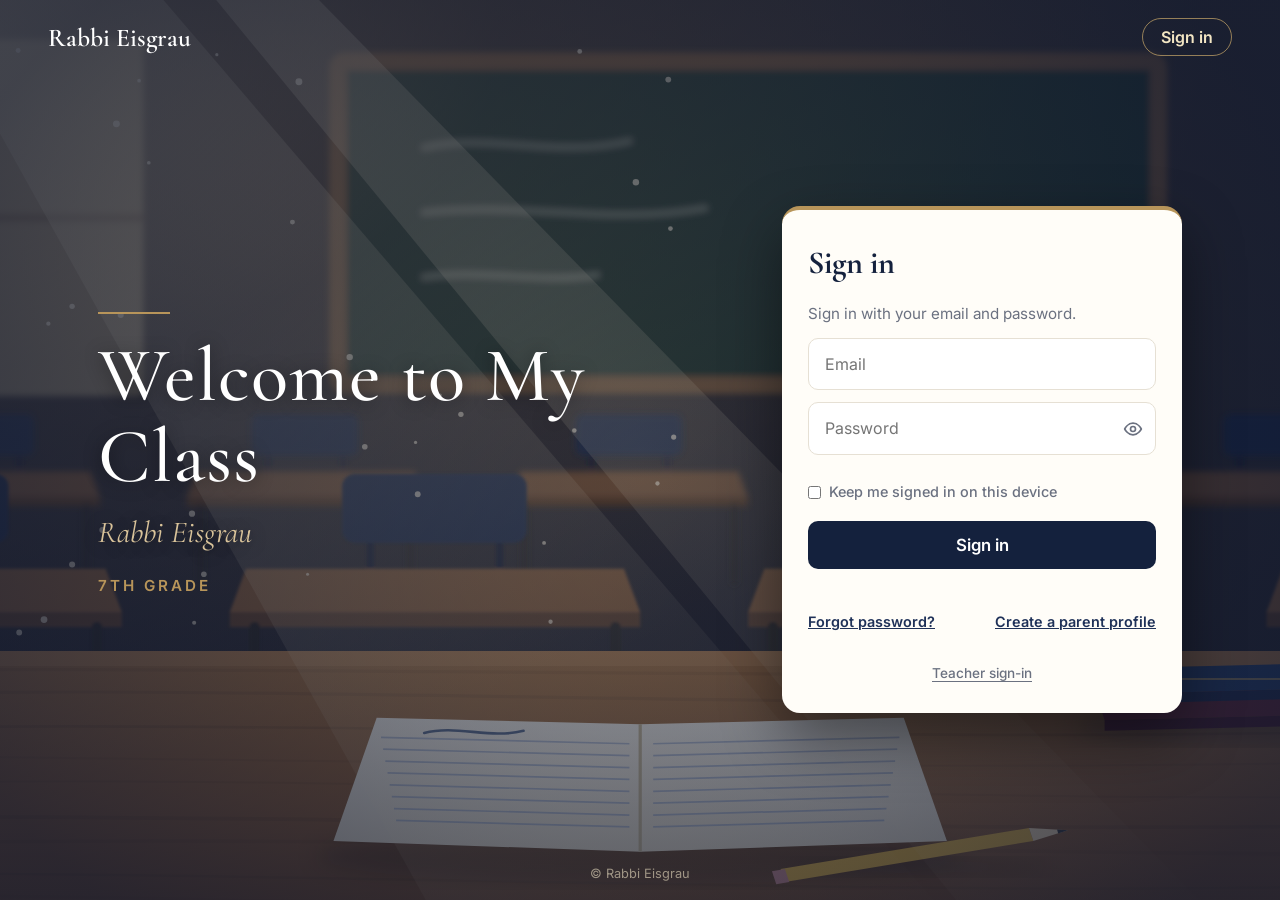
==== index.html @ 69b7c86b "Add files via upload" ====
<!doctype html>
<html lang="en">
<head>
  <meta charset="utf-8">
  <meta name="viewport" content="width=device-width, initial-scale=1">
  <title>Sign In – Rabbi Eisgrau</title>
  <link rel="stylesheet" href="style.css?v=20261238">
  <script src="data.js?v=20261238"></script>
  <script src="common.js?v=20261238"></script>
  <script>document.documentElement.classList.add("hp-wait"); setTimeout(() => document.documentElement.classList.remove("hp-wait"), 4000);</script>
</head>
<body class="landing-body" data-page="signin">
  <div class="home signin">
    <div class="home-bg signin-bg" aria-hidden="true">
      <div class="signin-photo" id="signin-photo"></div>
      <svg class="desk-scene" viewBox="0 0 1600 900" preserveAspectRatio="xMidYMid slice" aria-hidden="true">
        <defs>
          <linearGradient id="dsWall" x1="0" y1="0" x2="0" y2="1"><stop offset="0" stop-color="#3b3431"/><stop offset="1" stop-color="#26252d"/></linearGradient>
          <linearGradient id="dsWood" x1="0" y1="0" x2="0" y2="1"><stop offset="0" stop-color="#a8743f"/><stop offset=".55" stop-color="#8e5d31"/><stop offset="1" stop-color="#6b4424"/></linearGradient>
          <radialGradient id="dsSun" cx="8%" cy="8%" r="75%"><stop offset="0" stop-color="#ffe2a8" stop-opacity=".55"/><stop offset=".45" stop-color="#ffcf87" stop-opacity=".16"/><stop offset="1" stop-color="#ffcf87" stop-opacity="0"/></radialGradient>
          <linearGradient id="dsBeam" x1="0" y1="0" x2="1" y2="1"><stop offset="0" stop-color="#fff1cf" stop-opacity=".30"/><stop offset="1" stop-color="#fff1cf" stop-opacity="0"/></linearGradient>
          <linearGradient id="dsPage" x1="0" y1="0" x2="0" y2="1"><stop offset="0" stop-color="#fbf6ea"/><stop offset="1" stop-color="#e9dfc8"/></linearGradient>
          <filter id="dsBlur3"><feGaussianBlur stdDeviation="3.2"/></filter>
          <filter id="dsBlur15"><feGaussianBlur stdDeviation="1.4"/></filter>
          <filter id="dsSoft"><feGaussianBlur stdDeviation="10"/></filter>
        </defs>
        <g class="ds-move">
          <rect width="1600" height="900" fill="url(#dsWall)"/>
          <!-- window and chalkboard far behind (soft focus) -->
          <g filter="url(#dsBlur3)">
            <rect x="40" y="70" width="300" height="330" rx="6" fill="#d8c79f" opacity=".55"/>
            <path d="M190 70v330M40 235h300" stroke="#5a4a3a" stroke-width="10" opacity=".6"/>
            <rect x="520" y="90" width="760" height="300" rx="6" fill="#23372d"/>
            <rect x="520" y="90" width="760" height="300" rx="6" fill="none" stroke="#7a5a3a" stroke-width="16"/>
            <path d="M600 170c60-14 120 10 190-6M600 230c90-10 170 12 260-4M600 290c50-8 110 6 160-2" stroke="#d9e2d6" stroke-opacity=".35" stroke-width="6" fill="none" stroke-linecap="round"/>
            <rect x="140" y="417" width="99" height="38" rx="7" fill="#1d2a4a"/><path d="M155 456v29M225 456v29" stroke="#141c33" stroke-width="4"/><path d="M89 470H291L300 494H80z" fill="#7d5534"/><rect x="80" y="494" width="220" height="8" fill="#5e3d24"/><path d="M93 502V572M287 502V572" stroke="#2a2522" stroke-width="6" stroke-linecap="round"/><rect x="440" y="417" width="99" height="38" rx="7" fill="#1d2a4a"/><path d="M455 456v29M525 456v29" stroke="#141c33" stroke-width="4"/><path d="M389 470H591L600 494H380z" fill="#7d5534"/><rect x="380" y="494" width="220" height="8" fill="#5e3d24"/><path d="M393 502V572M587 502V572" stroke="#2a2522" stroke-width="6" stroke-linecap="round"/><rect x="740" y="417" width="99" height="38" rx="7" fill="#1d2a4a"/><path d="M755 456v29M825 456v29" stroke="#141c33" stroke-width="4"/><path d="M689 470H891L900 494H680z" fill="#7d5534"/><rect x="680" y="494" width="220" height="8" fill="#5e3d24"/><path d="M693 502V572M887 502V572" stroke="#2a2522" stroke-width="6" stroke-linecap="round"/><rect x="1040" y="417" width="99" height="38" rx="7" fill="#1d2a4a"/><path d="M1055 456v29M1125 456v29" stroke="#141c33" stroke-width="4"/><path d="M989 470H1191L1200 494H980z" fill="#7d5534"/><rect x="980" y="494" width="220" height="8" fill="#5e3d24"/><path d="M993 502V572M1187 502V572" stroke="#2a2522" stroke-width="6" stroke-linecap="round"/><rect x="1340" y="417" width="99" height="38" rx="7" fill="#1d2a4a"/><path d="M1355 456v29M1425 456v29" stroke="#141c33" stroke-width="4"/><path d="M1289 470H1491L1500 494H1280z" fill="#7d5534"/><rect x="1280" y="494" width="220" height="8" fill="#5e3d24"/><path d="M1293 502V572M1487 502V572" stroke="#2a2522" stroke-width="6" stroke-linecap="round"/>
          </g>
          <g filter="url(#dsBlur15)"><rect x="44" y="472" width="171" height="64" rx="12" fill="#1d2a4a"/><path d="M70 536v48M190 536v48" stroke="#141c33" stroke-width="7"/><path d="M-45 560H305L320 600H-60z" fill="#8c5f38"/><rect x="-60" y="600" width="380" height="14" fill="#64422a"/><path d="M-37 614V734M297 614V734" stroke="#2a2522" stroke-width="10" stroke-linecap="round"/><rect x="524" y="472" width="171" height="64" rx="12" fill="#1d2a4a"/><path d="M550 536v48M670 536v48" stroke="#141c33" stroke-width="7"/><path d="M435 560H785L800 600H420z" fill="#8c5f38"/><rect x="420" y="600" width="380" height="14" fill="#64422a"/><path d="M443 614V734M777 614V734" stroke="#2a2522" stroke-width="10" stroke-linecap="round"/><rect x="1004" y="472" width="171" height="64" rx="12" fill="#1d2a4a"/><path d="M1030 536v48M1150 536v48" stroke="#141c33" stroke-width="7"/><path d="M915 560H1265L1280 600H900z" fill="#8c5f38"/><rect x="900" y="600" width="380" height="14" fill="#64422a"/><path d="M923 614V734M1257 614V734" stroke="#2a2522" stroke-width="10" stroke-linecap="round"/><rect x="1484" y="472" width="171" height="64" rx="12" fill="#1d2a4a"/><path d="M1510 536v48M1630 536v48" stroke="#141c33" stroke-width="7"/><path d="M1395 560H1745L1760 600H1380z" fill="#8c5f38"/><rect x="1380" y="600" width="380" height="14" fill="#64422a"/><path d="M1403 614V734M1737 614V734" stroke="#2a2522" stroke-width="10" stroke-linecap="round"/></g>
          <!-- the desk up close -->
          <path d="M-80 900L1680 900L1530 636L70 636z" fill="url(#dsWood)"/>
          <path d="M70 636L1530 636L1545 650L55 650z" fill="#b98550" opacity=".7"/>
          <g><path d="M-79 656 C 421 646, 1032 668, 1700 652" stroke="#5a3a20" stroke-opacity="0.14" stroke-width="3.0" fill="none"/><path d="M-56 683 C 329 655, 1131 705, 1700 673" stroke="#5a3a20" stroke-opacity="0.16" stroke-width="2.9" fill="none"/><path d="M-113 715 C 351 687, 1180 736, 1700 700" stroke="#5a3a20" stroke-opacity="0.21" stroke-width="2.5" fill="none"/><path d="M-92 732 C 462 734, 1054 753, 1700 734" stroke="#5a3a20" stroke-opacity="0.14" stroke-width="1.8" fill="none"/><path d="M-81 766 C 366 737, 1168 788, 1700 766" stroke="#5a3a20" stroke-opacity="0.15" stroke-width="1.7" fill="none"/><path d="M-112 793 C 335 780, 1072 811, 1700 794" stroke="#5a3a20" stroke-opacity="0.21" stroke-width="3.4" fill="none"/><path d="M-61 819 C 436 799, 1096 829, 1700 824" stroke="#5a3a20" stroke-opacity="0.15" stroke-width="3.4" fill="none"/><path d="M-110 845 C 396 831, 1146 876, 1700 845" stroke="#5a3a20" stroke-opacity="0.24" stroke-width="2.2" fill="none"/><path d="M-111 863 C 451 855, 1062 898, 1700 873" stroke="#5a3a20" stroke-opacity="0.14" stroke-width="2.7" fill="none"/><path d="M-115 898 C 339 893, 1162 918, 1700 908" stroke="#5a3a20" stroke-opacity="0.26" stroke-width="2.3" fill="none"/></g>
          <!-- open notebook -->
          <ellipse cx="800" cy="826" rx="300" ry="26" fill="#2a1a0e" opacity=".35" filter="url(#dsSoft)"/>
          <path d="M800 704L556 698L516 812L800 822z" fill="url(#dsPage)"/>
          <path d="M800 704L1044 698L1084 812L800 822z" fill="url(#dsPage)"/>
          <path d="M800 704V822" stroke="#c8b892" stroke-width="3"/>
          <path d="M560 716L790 722" stroke="#9aa9c7" stroke-width="1.6" stroke-opacity=".7"/><path d="M562 727L790 733" stroke="#9aa9c7" stroke-width="1.6" stroke-opacity=".7"/><path d="M564 738L790 744" stroke="#9aa9c7" stroke-width="1.6" stroke-opacity=".7"/><path d="M566 749L790 755" stroke="#9aa9c7" stroke-width="1.6" stroke-opacity=".7"/><path d="M568 760L790 766" stroke="#9aa9c7" stroke-width="1.6" stroke-opacity=".7"/><path d="M570 771L790 777" stroke="#9aa9c7" stroke-width="1.6" stroke-opacity=".7"/><path d="M572 782L790 788" stroke="#9aa9c7" stroke-width="1.6" stroke-opacity=".7"/><path d="M574 793L790 799" stroke="#9aa9c7" stroke-width="1.6" stroke-opacity=".7"/><path d="M812 722L1040 716" stroke="#9aa9c7" stroke-width="1.6" stroke-opacity=".7"/><path d="M812 733L1038 727" stroke="#9aa9c7" stroke-width="1.6" stroke-opacity=".7"/><path d="M812 744L1036 738" stroke="#9aa9c7" stroke-width="1.6" stroke-opacity=".7"/><path d="M812 755L1034 749" stroke="#9aa9c7" stroke-width="1.6" stroke-opacity=".7"/><path d="M812 766L1032 760" stroke="#9aa9c7" stroke-width="1.6" stroke-opacity=".7"/><path d="M812 777L1030 771" stroke="#9aa9c7" stroke-width="1.6" stroke-opacity=".7"/><path d="M812 788L1028 782" stroke="#9aa9c7" stroke-width="1.6" stroke-opacity=".7"/><path d="M812 799L1026 793" stroke="#9aa9c7" stroke-width="1.6" stroke-opacity=".7"/>
          <path d="M600 712c30-8 60 6 92-2" stroke="#2b4470" stroke-width="2.4" fill="none" stroke-linecap="round" opacity=".8"/>
          <!-- pencil -->
          <ellipse cx="1060" cy="836" rx="120" ry="8" fill="#2a1a0e" opacity=".3" filter="url(#dsSoft)"/>
          <path d="M930 838L1160 800L1164 812L934 850z" fill="#e2b13c"/>
          <path d="M1160 800L1196 802L1164 812z" fill="#f0d9b0"/><path d="M1186 801.5L1196 802L1187 805z" fill="#333"/>
          <path d="M922 840L934 838L938 850L926 852z" fill="#c9898a"/>
          <!-- stack of books -->
          <ellipse cx="1350" cy="706" rx="150" ry="16" fill="#2a1a0e" opacity=".35" filter="url(#dsSoft)"/>
          <path d="M1222 676L1462 670L1474 694L1230 700z" fill="#6e2a36"/><path d="M1230 700L1474 694L1474 704L1230 710z" fill="#4f1d29"/>
          <path d="M1240 652L1450 647L1460 670L1246 676z" fill="#2b4470"/><path d="M1246 676L1460 670L1460 679L1246 685z" fill="#1e3155" opacity=".9"/>
          <path d="M1246 662h200" stroke="#c9a96a" stroke-width="2" opacity=".7"/>
          <!-- sunlight from the window -->
          <rect class="ds-sun" width="1600" height="900" fill="url(#dsSun)"/>
          <path class="ds-beam b1" d="M120 0L330 0L1100 900L620 900z" fill="url(#dsBeam)"/>
          <path class="ds-beam b2" d="M380 0L470 0L1350 900L1120 900z" fill="url(#dsBeam)"/>
          <g fill="#fff4da"><circle class="mote" cx="831" cy="438" r="2.4" style="--d:14.2s;--dl:-8.2s;--dx:-29px;--dy:-30px"/><circle class="mote" cx="396" cy="565" r="2.6" style="--d:9.6s;--dl:-13.2s;--dx:-1px;--dy:-49px"/><circle class="mote" cx="711" cy="536" r="1.8" style="--d:12.5s;--dl:-12.0s;--dx:-38px;--dy:-30px"/><circle class="mote" cx="592" cy="443" r="1.5" style="--d:10.1s;--dl:-1.1s;--dx:58px;--dy:-72px"/><circle class="mote" cx="252" cy="333" r="2.0" style="--d:17.3s;--dl:-8.9s;--dx:-19px;--dy:-62px"/><circle class="mote" cx="531" cy="364" r="3.0" style="--d:16.4s;--dl:-15.6s;--dx:-5px;--dy:-45px"/><circle class="mote" cx="545" cy="447" r="2.6" style="--d:12.4s;--dl:-4.2s;--dx:-30px;--dy:-79px"/><circle class="mote" cx="274" cy="317" r="2.5" style="--d:9.1s;--dl:-15.0s;--dx:-17px;--dy:-74px"/><circle class="mote" cx="408" cy="84" r="1.5" style="--d:13.8s;--dl:-11.0s;--dx:0px;--dy:-30px"/><circle class="mote" cx="248" cy="607" r="3.1" style="--d:14.9s;--dl:-13.3s;--dx:18px;--dy:-33px"/><circle class="mote" cx="816" cy="481" r="2.0" style="--d:12.5s;--dl:-8.7s;--dx:11px;--dy:-87px"/><circle class="mote" cx="315" cy="148" r="3.2" style="--d:13.0s;--dl:-2.0s;--dx:36px;--dy:-87px"/><circle class="mote" cx="224" cy="80" r="2.3" style="--d:13.8s;--dl:-17.1s;--dx:38px;--dy:-89px"/><circle class="mote" cx="192" cy="292" r="2.4" style="--d:10.3s;--dl:-4.5s;--dx:4px;--dy:-52px"/><circle class="mote" cx="492" cy="565" r="1.4" style="--d:16.6s;--dl:-17.9s;--dx:19px;--dy:-60px"/><circle class="mote" cx="615" cy="399" r="1.4" style="--d:9.9s;--dl:-6.2s;--dx:-7px;--dy:-60px"/><circle class="mote" cx="828" cy="245" r="2.2" style="--d:10.8s;--dl:-17.1s;--dx:6px;--dy:-81px"/><circle class="mote" cx="826" cy="107" r="2.7" style="--d:11.7s;--dl:-11.6s;--dx:-29px;--dy:-46px"/><circle class="mote" cx="387" cy="610" r="1.9" style="--d:10.5s;--dl:-13.9s;--dx:28px;--dy:-56px"/><circle class="mote" cx="634" cy="417" r="2.5" style="--d:14.5s;--dl:-14.2s;--dx:57px;--dy:-36px"/><circle class="mote" cx="319" cy="325" r="2.8" style="--d:15.7s;--dl:-4.1s;--dx:26px;--dy:-59px"/><circle class="mote" cx="484" cy="109" r="3.2" style="--d:16.1s;--dl:-8.5s;--dx:-16px;--dy:-46px"/><circle class="mote" cx="739" cy="432" r="2.1" style="--d:17.4s;--dl:-17.8s;--dx:6px;--dy:-85px"/><circle class="mote" cx="345" cy="184" r="1.7" style="--d:10.8s;--dl:-3.7s;--dx:39px;--dy:-33px"/><circle class="mote" cx="744" cy="81" r="2.2" style="--d:14.9s;--dl:-14.4s;--dx:-30px;--dy:-37px"/><circle class="mote" cx="796" cy="202" r="3.0" style="--d:16.0s;--dl:-13.5s;--dx:21px;--dy:-34px"/><circle class="mote" cx="302" cy="524" r="2.8" style="--d:12.0s;--dl:-14.4s;--dx:52px;--dy:-65px"/><circle class="mote" cx="594" cy="491" r="2.7" style="--d:9.8s;--dl:-2.9s;--dx:-24px;--dy:-89px"/><circle class="mote" cx="274" cy="556" r="2.8" style="--d:10.3s;--dl:-14.9s;--dx:20px;--dy:-48px"/><circle class="mote" cx="478" cy="239" r="2.3" style="--d:10.2s;--dl:-0.3s;--dx:52px;--dy:-49px"/><circle class="mote" cx="225" cy="619" r="2.7" style="--d:10.3s;--dl:-17.8s;--dx:-16px;--dy:-38px"/><circle class="mote" cx="336" cy="108" r="1.7" style="--d:11.6s;--dl:-4.3s;--dx:35px;--dy:-70px"/><circle class="mote" cx="385" cy="509" r="2.9" style="--d:9.5s;--dl:-13.3s;--dx:18px;--dy:-48px"/><circle class="mote" cx="717" cy="609" r="2.0" style="--d:17.3s;--dl:-9.0s;--dx:28px;--dy:-81px"/></g>
        </g>
      </svg>
      <div class="home-tint"></div>
    </div>
    <header class="hp-top">
      <span class="brand" data-teacher>Rabbi Eisgrau</span>
      <nav class="hp-nav"><a href="#signin-form">Sign in</a></nav>
    </header>
    <main class="hp-main">
      <section class="hp-hero">
        <div class="ornament"></div>
        <h1 data-welcome>Welcome to My Class</h1>
        <p class="teacher" data-teacher>Rabbi Eisgrau</p>
        <p class="grade-line" data-grade-wrap hidden><span data-grade></span></p>
        <p class="hp-blurb">Classwork, homework, news and programs for our class families — all in one place. Please sign in to continue.</p>
      </section>
      <form class="hp-card" id="signin-form" autocomplete="on">
        <h2>Sign in</h2>
        <div class="hp-tabs" role="tablist" aria-label="I am a">
          <button type="button" role="tab" class="hp-tab" data-role="parent" aria-selected="true">Parent</button>
          <button type="button" role="tab" class="hp-tab" data-role="teacher" aria-selected="false">Teacher</button>
        </div>
        <p class="hp-sub" id="signin-sub">Enter the class password.</p>
        <input type="email" id="si-email" class="hidden" placeholder="Email" autocomplete="username" aria-label="Email">
        <input type="password" id="si-pass" placeholder="Password" autocomplete="current-password" aria-label="Password" required>
        <label class="hp-remember"><input type="checkbox" id="si-remember"> Keep me signed in on this device</label>
        <button class="hp-btn" type="submit" id="si-btn">Sign in</button>
        <p class="hp-msg" id="si-msg"></p>
        <div class="hp-links hidden" id="si-parent-links">
          <a href="parents.html#forgot">Forgot password?</a>
          <a href="parents.html#signup">Create a parent profile</a>
        </div>
        <a class="hp-open hidden" id="si-open" href="parents.html">Go to the Parent Portal →</a>
        <button type="button" class="hp-role-link hidden" id="si-role-link"></button>
      </form>
    </main>
    <footer class="hp-foot">© <span data-teacher>Rabbi Eisgrau</span></footer>
  </div>
  <script>
    // Settings → Website Home Page (with a live preview inside the Teacher Area)
    const PREVIEW = /[?&]preview=1/.test(location.search);
    const ACCENTS = { navy: ["#14213d", "#fff"], gold: ["#c9a96a", "#14213d"], green: ["#2f6f4f", "#fff"], burgundy: ["#7d2635", "#fff"], blue: ["#1d4ed8", "#fff"] };
    const DEF_BLURB = document.querySelector(".hp-blurb").textContent;
    function applyHomePage(c) {
      let H = (c && c.settings && c.settings.home) || {}, photoData = "";
      if (PREVIEW) { try { const pv = JSON.parse(localStorage.getItem("site_home_preview") || "null"); if (pv) { H = pv.home || H; photoData = pv.photoData || "";
        applyNames(pv.teacherName || SITE.teacherName, pv.welcome || SITE.welcome); applyGrade(pv.grade); } } catch {} }
      const q = s => document.querySelector(s);
      const blurb = H.blurb == null ? DEF_BLURB : H.blurb;          // left empty in Settings = no message
      q(".hp-blurb").textContent = blurb; q(".hp-blurb").classList.toggle("hidden", !blurb.trim());
      q(".hp-card h2").textContent = H.cardTitle || "Sign in";
      q(".hp-hero .teacher").classList.toggle("hidden", H.showName === false);
      if (H.showGrade === false) q(".hp-hero .grade-line").hidden = true;
      q(".hp-nav").classList.toggle("hidden", H.showNav === false);
      const foot = q(".hp-foot");
      if (H.footer) foot.textContent = H.footer; else { foot.innerHTML = "© "; const s = document.createElement("span"); s.setAttribute("data-teacher", ""); s.textContent = q(".hp-top .brand").textContent; foot.appendChild(s); }
      const bg = q(".signin-bg"), photo = q("#signin-photo"), scene = q(".desk-scene");
      const kind = H.bg === "photo" && (photoData || H.photo) ? "photo" : H.bg === "color" ? "color" : "drawing";
      scene.classList.toggle("hidden", kind !== "drawing");
      photo.style.backgroundImage = kind === "photo" ? `url("${photoData || H.photo}")` : "";
      photo.classList.toggle("show", kind === "photo");
      bg.style.background = kind === "color" ? (H.color || "#14213d") : "";
      document.body.classList.toggle("hp-still", H.motion === false);
      q(".home-tint").style.opacity = String(H.dim == null ? 1 : H.dim);
      const main = q(".hp-main"); main.classList.toggle("lay-left", H.layout === "left"); main.classList.toggle("lay-center", H.layout === "center");
      const a = ACCENTS[H.accent] || ACCENTS.navy; q(".home").style.setProperty("--hp-accent", a[0]); q(".home").style.setProperty("--hp-accent-text", a[1]);
    }
    if (PREVIEW) window.addEventListener("storage", e => { if (e.key === "site_home_preview") loadContent().then(applyHomePage).catch(() => applyHomePage(null)); });

    (async function () {
      const $ = id => document.getElementById(id);
      const form = $("si-form") || $("signin-form"), msg = $("si-msg"), btn = $("si-btn");
      const store = (key, val, remember) => { try { (remember ? localStorage : sessionStorage).setItem(key, val); } catch {} };
      let c = null, teacherLock = null;
      try { c = await loadContent(); } catch {}
      try { teacherLock = await fetchTeacherLock(); } catch {}
      applyHomePage(c);
      const pa = c && c.settings.parentAccounts, lock = c && c.settings.siteLock;
      const profiles = !!(pa && pa.on && pa.apiKey);
      const open = c && !profiles && !(lock && lock.on && lock.hash);
      let role = "parent";
      function setRole(r) {
        role = r;
        document.querySelectorAll(".hp-tab").forEach(t => t.setAttribute("aria-selected", t.dataset.role === r ? "true" : "false"));
        const parent = r === "parent";
        $("si-email").classList.toggle("hidden", !(parent && profiles));
        $("si-parent-links").classList.toggle("hidden", !(parent && profiles));
        $("si-open").classList.toggle("hidden", !(parent && open));
        $("si-pass").classList.toggle("hidden", parent && open);
        $("si-btn").classList.toggle("hidden", parent && open);
        document.querySelector(".hp-remember").classList.toggle("hidden", parent && open);
        $("signin-sub").textContent = !parent ? "Enter your teacher password."
          : open ? "The Parent Portal is open — no password needed."
          : profiles ? "Sign in with your email and password." : "Enter the class password.";
        $("si-msg").textContent = "";
        // With parent profiles there's no Parent/Teacher switch: parents just sign in,
        // and a small link at the bottom opens the teacher sign-in.
        document.querySelector(".hp-tabs").classList.toggle("hidden", profiles);
        $("si-role-link").classList.toggle("hidden", !profiles);
        $("si-role-link").textContent = parent ? "Teacher sign-in" : "← Back to parent sign-in";
        $("si-email").placeholder = "Email";
        (parent && profiles ? $("si-email") : $("si-pass")).focus();
      }
      $("si-role-link").addEventListener("click", () => setRole(role === "parent" ? "teacher" : "parent"));
      document.querySelectorAll(".hp-tab").forEach(t => t.addEventListener("click", () => setRole(t.dataset.role)));
      form.addEventListener("submit", async e => {
        e.preventDefault();
        msg.textContent = "";
        const pw = $("si-pass").value, email = $("si-email").value.trim(), remember = $("si-remember").checked;
        if (!pw) return;
        if (!(window.crypto && crypto.subtle)) { msg.textContent = "Please open this site with https:// at the start of the address."; return; }
        btn.disabled = true; btn.textContent = "Signing in…";
        try {
          if (role === "parent" && email && profiles) {                                   // parent with a profile
            await ParentAccounts.signIn(pa.apiKey, email, pw, remember);
            location.href = "parents.html"; return;
          }
          if (teacherLock && teacherLock.salt) {                     // teacher password?
            let ok = false; try { ok = await teacherPasswordOK(teacherLock, pw); } catch {}
            if (ok) { store("classroom_teacher_unlocked", teacherLock.salt, remember); rememberPortalKey(ok, remember); location.href = "teacher.html"; return; }
          }
          if (lock && lock.hash && !profiles) {                       // class password?
            const h = await hashSitePassword(pw, lock.salt, lock.iterations);
            if (h === lock.hash) { store("classroom_site_unlocked", h, remember); location.href = "parents.html"; return; }
          }
          msg.textContent = role === "parent" && profiles && !email ? "Please type your email too." : "That password isn't right. Please try again.";
          $("si-pass").select();
        } catch (err) {
          msg.textContent = err.message || "That password isn't right. Please try again.";
        } finally { btn.disabled = false; btn.textContent = "Sign in"; }
      });
      // older way: a photo uploaded as "signin-photo.jpg" replaces the drawing (when no background is chosen in Settings)
      if (!(c && c.settings.home && c.settings.home.photo) && !(c && c.settings.home && c.settings.home.bg !== "drawing")) {
        const img = new Image();
        img.onload = () => { const el = $("signin-photo"); el.style.backgroundImage = "url(signin-photo.jpg)"; el.classList.add("show"); };
        img.src = "signin-photo.jpg";
      }
      addPasswordToggles(document);
      setRole("parent");
      document.documentElement.classList.remove("hp-wait");     // show the sign-in box now that it's set up (no flash of the wrong one)
    })();
  </script>
</body>
</html>
---- style.css ----
@import url("https://fonts.googleapis.com/css2?family=Cormorant+Garamond:wght@500;600;700&family=Inter:wght@400;500;600&display=swap");

:root {
  --navy: #14213d;
  --navy-2: #1f3158;
  --gold: #b8955a;
  --gold-soft: #d9c39a;
  --cream: #f7f4ee;
  --card: #ffffff;
  --text: #1c2333;
  --muted: #6b7180;
  --border: #e6e0d4;
  --serif: "Cormorant Garamond", Georgia, "Times New Roman", serif;
  --sans: "Inter", system-ui, -apple-system, "Segoe UI", Roboto, sans-serif;
}

* { box-sizing: border-box; }
html, body { height: 100%; }

body {
  margin: 0;
  font-family: var(--sans);
  background: var(--cream);
  color: var(--text);
  line-height: 1.55;
}

a { color: var(--navy-2); }

/* ================= Home page ================= */
.landing-body { background: var(--navy); }
.home {
  min-height: 100vh;
  min-height: 100dvh;
  display: flex;
  flex-direction: column;
  color: #fff;
  background:
    radial-gradient(ellipse 70% 55% at 30% 0%, rgba(201,169,106,.12), transparent 70%),
    linear-gradient(170deg, #0f1830 0%, #18264a 100%);
}
.home #banner .nohw-banner { margin: 12px 16px 0; }


.home-main {
  flex: 1;
  width: 100%;
  max-width: 1240px;
  margin: 0 auto;
  display: grid;
  grid-template-columns: minmax(0, 1fr) minmax(0, 350px);
  grid-template-areas: "art nav" "title nav";
  align-content: center;
  column-gap: clamp(14px, 5vw, 72px);
  row-gap: clamp(10px, 2vw, 28px);
  padding: clamp(18px, 4vw, 44px) clamp(14px, 4vw, 48px);
}
.home-art { grid-area: art; align-self: end; min-width: 0; }
.home-title { grid-area: title; align-self: start; text-align: center; min-width: 0; }
.home-nav { grid-area: nav; align-self: center; }
.classroom-art {
  width: 100%;
  max-width: 680px;
  height: auto;
  margin: 0 auto;
  display: block;
  filter: drop-shadow(0 10px 22px rgba(0,0,0,.3));
}
.home .ornament {
  width: clamp(40px, 8vw, 72px); height: 2px; background: var(--gold);
  margin: 0 auto clamp(12px, 2.4vw, 22px);
}
.home h1 {
  font-family: var(--serif);
  font-weight: 500;
  font-size: clamp(1.7rem, 6.4vw, 4.6rem);
  line-height: 1.05;
  margin: 0 0 clamp(6px, 1.5vw, 14px);
  letter-spacing: 1px;
}
.home .teacher {
  font-family: var(--serif);
  font-size: clamp(1.05rem, 2.8vw, 1.9rem);
  color: var(--gold-soft);
  margin: 0;
  font-style: italic;
}

/* side buttons */
.home-nav {
  display: flex;
  flex-direction: column;
  gap: clamp(10px, 2vw, 16px);
  min-width: 0;
}
.side-btn {
  display: flex;
  align-items: center;
  gap: 16px;
  padding: 16px 20px 16px 16px;
  background: linear-gradient(180deg, rgba(38,59,104,.85) 0%, rgba(26,42,77,.85) 100%);
  border: 1px solid rgba(201,169,106,.7);
  border-radius: 14px;
  color: #fff;
  text-decoration: none;
  font-family: var(--serif);
  font-size: 1.6rem;
  font-weight: 600;
  letter-spacing: .4px;
  line-height: 1.12;
  box-shadow: 0 8px 22px rgba(0,0,0,.28), inset 0 1px 0 rgba(255,255,255,.08);
  transition: transform .2s, box-shadow .2s, background .2s, color .2s;
}
.side-btn .badge {
  flex: none;
  display: grid;
  place-items: center;
  width: 58px; height: 58px;
  border-radius: 50%;
  background: rgba(201,169,106,.08);
  border: 1.5px solid var(--gold);
  transition: background .2s;
}
.side-btn svg { width: 30px; height: 30px; stroke: var(--gold-soft); }
.side-btn svg .accent { stroke: var(--gold-soft); opacity: .75; }
.side-btn:hover, .side-btn:focus-visible {
  transform: translateY(-3px);
  background: var(--gold);
  color: var(--navy);
  box-shadow: 0 14px 30px rgba(0,0,0,.45);
}
.side-btn:hover .badge, .side-btn:focus-visible .badge { background: var(--navy); border-color: var(--navy); }
.side-btn:hover svg, .side-btn:focus-visible svg,
.side-btn:hover svg .accent, .side-btn:focus-visible svg .accent { stroke: var(--gold-soft); }

/* contact button across the bottom + small login icon */
.home-bottom {
  position: relative;
  padding: 0 clamp(14px, 4vw, 48px) 38px;
  width: 100%;
  max-width: 1240px;
  margin: 0 auto;
}
.home-contact {
  display: flex;
  align-items: center;
  justify-content: center;
  gap: 14px;
  width: 100%;
  padding: clamp(11px, 1.8vw, 14px) 16px;
  background: linear-gradient(180deg, #d4b375 0%, var(--gold) 100%);
  border: 1.5px solid #e8d3a4;
  border-radius: 999px;
  color: var(--navy);
  text-decoration: none;
  font-weight: 600;
  letter-spacing: 4px;
  text-transform: uppercase;
  font-size: clamp(1rem, 2.4vw, 1.2rem);
  box-shadow: 0 10px 24px rgba(0,0,0,.35), inset 0 1px 0 rgba(255,255,255,.35);
  transition: transform .2s, box-shadow .2s, filter .2s;
}
.home-contact svg { width: 22px; height: 22px; }
.home-contact:hover, .home-contact:focus-visible {
  transform: translateY(-2px);
  filter: brightness(1.06);
  box-shadow: 0 14px 30px rgba(0,0,0,.45), inset 0 1px 0 rgba(255,255,255,.35);
}
.login-icon {
  position: absolute;
  right: clamp(14px, 4vw, 48px);
  bottom: 6px;
  display: grid;
  place-items: center;
  width: 26px; height: 26px;
  border-radius: 50%;
  color: var(--gold-soft);
  opacity: .8;
  transition: opacity .2s, background .2s, color .2s;
}
.login-icon svg { width: 15px; height: 15px; }
.login-icon:hover, .login-icon:focus-visible { opacity: 1; background: var(--gold); color: var(--navy); }

/* phones: same side-by-side layout, just more compact */
@media (max-width: 640px) {
  .home-main {
    grid-template-columns: minmax(0, 1.2fr) minmax(0, 1fr);
    grid-template-areas: "art art" "title nav";
    align-content: start;
    row-gap: 18px;
  }
  .home-title { align-self: center; }
  .side-btn {
    flex-direction: column;
    text-align: center;
    gap: 8px;
    padding: 12px 6px;
    font-size: 1.08rem;
  }
  .side-btn .badge { width: 44px; height: 44px; }
  .side-btn svg { width: 26px; height: 26px; }
  .side-btn:hover, .side-btn:focus-visible { transform: none; }
}

/* ================= Top bar on inner pages ================= */
.topbar {
  background: var(--navy);
  color: #fff;
  padding: 14px 20px;
  display: flex;
  align-items: center;
  justify-content: space-between;
  gap: 12px;
}
.topbar .brand {
  font-family: var(--serif);
  font-size: 1.5rem;
  font-weight: 600;
  color: #fff;
  text-decoration: none;
}
.topbar .back {
  color: var(--gold-soft);
  text-decoration: none;
  font-size: .9rem;
  white-space: nowrap;
}
.topbar .back:hover { color: #fff; }
.home-btn {
  display: inline-flex;
  align-items: center;
  gap: 8px;
  padding: 8px 18px;
  border: 1.5px solid var(--gold);
  border-radius: 999px;
  color: #fff;
  text-decoration: none;
  font-weight: 600;
  font-size: 1rem;
  letter-spacing: .5px;
  transition: background .2s, color .2s;
}
.home-btn svg { width: 18px; height: 18px; stroke: var(--gold-soft); }
.home-btn:hover, .home-btn:focus-visible { background: var(--gold); color: var(--navy); }
.home-btn:hover svg { stroke: var(--navy); }
@media (max-width: 420px) { .topbar .brand { font-size: 1.2rem; } }

/* ================= Options (menu) page ================= */
.menu-page {
  min-height: 100vh;
  display: flex;
  flex-direction: column;
  background: var(--cream);
}
.menu {
  flex: 1;
  display: grid;
  grid-template-columns: repeat(3, 1fr);
  grid-template-rows: 1fr auto;
  gap: 20px;
  padding: 20px;
}
.tile {
  --tile: #1e3a8a;
  position: relative;
  overflow: hidden;
  display: flex;
  flex-direction: column;
  align-items: center;
  justify-content: center;
  gap: 22px;
  min-height: 260px;
  padding: 32px 20px;
  background: linear-gradient(160deg, color-mix(in srgb, var(--tile) 88%, #fff) 0%, var(--tile) 55%, color-mix(in srgb, var(--tile) 80%, #000) 100%);
  border-radius: 16px;
  color: #fff;
  text-decoration: none;
  text-align: center;
  box-shadow: 0 6px 18px rgba(16,26,51,.18);
  transition: transform .2s, box-shadow .2s, filter .2s;
}
.tile::after {            /* thin gold inner frame */
  content: "";
  position: absolute;
  inset: 10px;
  border: 1px solid rgba(232,215,176,.35);
  border-radius: 10px;
  pointer-events: none;
}
.tile svg {
  width: 112px; height: 112px;
  stroke: #fff;
}
.tile svg .accent { stroke: var(--gold-soft); }
.tile .label {
  font-family: var(--serif);
  font-size: clamp(1.9rem, 3vw, 2.6rem);
  font-weight: 700;
  line-height: 1.1;
}
.tile .sub {
  font-size: .85rem;
  letter-spacing: 2px;
  text-transform: uppercase;
  color: rgba(255,255,255,.82);
  margin-top: -10px;
}
.tile:hover, .tile:focus-visible {
  transform: translateY(-5px);
  box-shadow: 0 18px 34px rgba(16,26,51,.3);
  filter: brightness(1.08);
}
.tile-classwork { --tile: #1e40af; }   /* deep blue */
.tile-homework  { --tile: #166534; }   /* forest green */
.tile-news      { --tile: #9f1239; }   /* burgundy */
.tile-contact   { --tile: #14213d; }   /* navy */

.tile.wide {
  grid-column: 1 / -1;
  flex-direction: row;
  min-height: 120px;
  gap: 22px;
}
.tile.wide svg { width: 56px; height: 56px; }

@media (max-width: 760px) {
  .menu { grid-template-columns: 1fr; grid-template-rows: none; gap: 14px; padding: 14px; }
  .tile { min-height: 180px; gap: 14px; }
  .tile svg { width: 64px; height: 64px; }
  .tile.wide { flex-direction: column; min-height: 150px; }
}

/* ================= Inner page content ================= */
main {
  max-width: 920px;
  margin: 0 auto;
  padding: 32px 16px 56px;
}
.card {
  background: var(--card);
  border: 1px solid var(--border);
  border-radius: 14px;
  padding: 28px;
  margin-bottom: 20px;
}
.page-title {
  font-family: var(--serif);
  font-weight: 600;
  font-size: 2.4rem;
  line-height: 1.1;
  margin: 0 0 6px;
  color: var(--navy);
}
.date { color: var(--muted); margin: 0 0 14px; }
.due {
  display: inline-block;
  font-weight: 600;
  color: var(--navy);
  background: #f3ead9;
  border-left: 3px solid var(--gold);
  padding: 6px 12px;
  border-radius: 4px;
  margin: 0 0 14px;
}
.rule { width: 56px; height: 2px; background: var(--gold); margin: 10px 0 18px; border: 0; }

/* Preview & download */
.preview {
  width: 100%;
  height: 75vh;
  min-height: 420px;
  border: 1px solid var(--border);
  border-radius: 10px;
  background: #fafafa;
}
img.preview { height: auto; min-height: 0; object-fit: contain; }

.actions { display: flex; flex-wrap: wrap; gap: 12px; margin-top: 18px; }
.button {
  display: inline-flex;
  align-items: center;
  gap: 8px;
  padding: 13px 26px;
  border-radius: 8px;
  border: 1.5px solid var(--navy);
  background: var(--navy);
  color: #fff;
  font: 500 1rem var(--sans);
  text-decoration: none;
  cursor: pointer;
  transition: background .2s, color .2s;
}
.button:hover { background: var(--navy-2); }
.button.secondary { background: transparent; color: var(--navy); }
.button.secondary:hover { background: var(--navy); color: #fff; }
.button:disabled { opacity: .6; cursor: wait; }
.button svg { width: 18px; height: 18px; }

.empty { text-align: center; color: var(--muted); padding: 40px 16px; }

/* News */
.news-item { border-left: 3px solid var(--gold); }
.news-item h2 {
  font-family: var(--serif);
  font-size: 1.7rem;
  font-weight: 600;
  margin: 0 0 2px;
  color: var(--navy);
}
.news-item p { margin: 0; white-space: pre-line; }
.news-item .date { margin-bottom: 10px; font-size: .9rem; letter-spacing: .5px; }

/* Contact */
.contact-grid { display: grid; grid-template-columns: 1fr 1.6fr; gap: 20px; }
@media (max-width: 760px) { .contact-grid { grid-template-columns: 1fr; } }
.contact-grid .card { margin: 0; align-self: start; }
.section-title {
  font-family: var(--serif);
  font-size: 1.6rem;
  font-weight: 600;
  color: var(--navy);
  margin: 0 0 4px;
}
.phone-number {
  font-family: var(--serif);
  font-size: 2rem;
  font-weight: 600;
  color: var(--navy);
  text-decoration: none;
  display: block;
  margin: 8px 0 4px;
}
.phone-number:hover { color: var(--gold); }
.call-big {
  display: flex;
  align-items: center;
  justify-content: center;
  gap: 12px;
  width: 100%;
  margin-top: 16px;
  padding: 18px 16px;
  border-radius: 10px;
  background: #166534;
  color: #fff;
  text-decoration: none;
  font-size: 1.25rem;
  font-weight: 600;
  letter-spacing: .5px;
  transition: filter .2s;
}
.call-big:hover { filter: brightness(1.1); }
.call-big svg { width: 24px; height: 24px; }
.call-big small { display: block; font-weight: 400; font-size: .8rem; letter-spacing: 1.5px; text-transform: uppercase; opacity: .85; }

form label { display: block; font-weight: 500; margin: 14px 0 6px; font-size: .95rem; }
form input, form textarea {
  width: 100%;
  padding: 12px 14px;
  font: inherit;
  border: 1px solid var(--border);
  border-radius: 8px;
  background: #fdfcf9;
}
form textarea { min-height: 150px; resize: vertical; }
form input:focus, form textarea:focus {
  outline: 3px solid rgba(184,149,90,.25);
  border-color: var(--gold);
}
.status { margin-top: 14px; font-weight: 500; }
.status.ok { color: #2f6b3f; }
.status.err { color: #b42318; }

/* ================= No-homework banner ================= */
.nohw-banner {
  display: flex;
  align-items: center;
  justify-content: center;
  gap: 10px;
  margin: 16px 20px 0;
  padding: 8px 16px;
  background: var(--b-bg, #fcd34d);
  border: 1.5px solid var(--b-border, #eab308);
  border-radius: 10px;
  color: var(--b-text, #3b2f05);
  font-family: var(--serif);
  font-size: clamp(1.1rem, 2.4vw, 1.45rem);
  font-weight: 700;
  line-height: 1.2;
  text-align: center;
  box-shadow: 0 4px 12px rgba(0,0,0,.14);
}

main .nohw-banner { margin: 0 0 20px; }
.page-banners { display: flex; flex-direction: column; gap: 10px; padding: 14px 16px 0; }
.page-banners .nohw-banner { margin: 0; }


/* ================= Posted files ================= */
.file-head {
  display: flex; align-items: center; gap: 10px;
  font-weight: 600; color: var(--navy); margin-bottom: 14px; word-break: break-word;
}
.file-head svg { width: 22px; height: 22px; stroke: var(--gold); flex: none; }
.notes { margin: 0; white-space: pre-line; }

.news-text { white-space: pre-line; }
.attachment {
  display: flex; align-items: center; gap: 10px; flex-wrap: wrap;
  margin-top: 12px; padding: 10px 14px;
  background: #faf7f0; border: 1px solid var(--border); border-radius: 8px;
}
.attachment svg { width: 20px; height: 20px; stroke: var(--gold); flex: none; }
.attachment-name { flex: 1; min-width: 120px; font-weight: 500; word-break: break-word; }
.link { color: var(--navy-2); font-weight: 600; text-decoration: none; }
.link:hover { text-decoration: underline; }

/* ================= Teacher portal ================= */
.portal main { max-width: 860px; padding-bottom: 120px; }
.portal .field { margin-bottom: 16px; }
.portal label, .portal .label-text { display: block; font-weight: 500; margin-bottom: 6px; font-size: .95rem; }
.portal input[type=text], .portal input[type=password], .portal input[type=date], .portal input[type=email], .portal input[type=tel], .portal input[type=search], .portal textarea {
  width: 100%;
  padding: 11px 14px;
  font: inherit;
  border: 1px solid var(--border);
  border-radius: 8px;
  background: #fdfcf9;
}
.portal textarea { min-height: 110px; resize: vertical; }
.portal input:focus, .portal textarea:focus { outline: 3px solid rgba(184,149,90,.25); border-color: var(--gold); }
.portal .row { display: flex; gap: 10px; align-items: center; }
.portal .row input { flex: 1; }
.portal .two { display: grid; grid-template-columns: 1fr 1fr; gap: 16px; }
@media (max-width: 640px) { .portal .two { grid-template-columns: 1fr; } }
.help { color: var(--muted); font-size: .9rem; margin: 4px 0 0; }

.small-btn {
  padding: 9px 14px; border-radius: 8px; border: 1px solid var(--border);
  background: #fff; font: 500 .9rem var(--sans); color: var(--navy); cursor: pointer; white-space: nowrap;
}
.small-btn:hover { border-color: var(--navy); }
.small-btn.danger { color: #b42318; }
.small-btn.danger:hover { border-color: #b42318; }

.tabs { display: flex; gap: 8px; margin: 8px 0 16px; flex-wrap: wrap; }
.tab {
  padding: 11px 22px; border-radius: 999px; border: 1.5px solid var(--navy);
  background: transparent; color: var(--navy); font: 600 1rem var(--sans); cursor: pointer;
}
.tab[aria-selected=true] { background: var(--navy); color: #fff; }

.file-list { list-style: none; padding: 0; margin: 0 0 12px; }
.file-list li {
  display: flex; align-items: center; gap: 10px;
  padding: 10px 12px; border: 1px solid var(--border); border-radius: 8px; margin-bottom: 8px; background: #fff;
}
.file-list li svg { width: 20px; height: 20px; stroke: var(--gold); flex: none; }
.file-list .fname { flex: 1; word-break: break-word; }
.file-list .tag { font-size: .75rem; letter-spacing: 1px; text-transform: uppercase; color: #92400e; background: #fef3c7; padding: 2px 8px; border-radius: 999px; }
.upload-zone {
  display: block; text-align: center; padding: 18px; border: 2px dashed var(--gold-soft);
  border-radius: 10px; color: var(--navy); cursor: pointer; background: #fdfaf3; font-weight: 500;
}
.upload-zone:hover, .upload-zone.drag { background: #f7efdc; }
.upload-zone input { display: none; }

/* toggle switch */
.switch-row { display: flex; align-items: center; justify-content: space-between; gap: 16px; }
.switch { position: relative; width: 64px; height: 36px; flex: none; }
.switch input { opacity: 0; width: 0; height: 0; }
.switch .slider {
  position: absolute; inset: 0; background: #cbd5e1; border-radius: 999px; cursor: pointer; transition: background .2s;
}
.switch .slider::before {
  content: ""; position: absolute; width: 28px; height: 28px; left: 4px; top: 4px;
  background: #fff; border-radius: 50%; transition: transform .2s; box-shadow: 0 1px 3px rgba(0,0,0,.3);
}
.switch input:checked + .slider { background: #eab308; }
.switch input:checked + .slider::before { transform: translateX(28px); }
.switch input:focus-visible + .slider { outline: 3px solid rgba(184,149,90,.5); }
.switch-state { font-weight: 700; min-width: 34px; }

.savebar {
  position: fixed; left: 0; right: 0; bottom: 0;
  background: var(--navy); color: #fff;
  display: flex; align-items: center; justify-content: center; gap: 16px; flex-wrap: wrap;
  padding: 14px 16px; box-shadow: 0 -6px 20px rgba(0,0,0,.15); z-index: 10;
}
.savebar .msg { font-size: .95rem; color: var(--gold-soft); }
.savebar .msg.err { color: #fecaca; }
.savebar .button { background: var(--gold); border-color: var(--gold); color: var(--navy); font-weight: 600; }
.savebar .button:hover { background: #d6b878; }

.steps { padding-left: 20px; margin: 8px 0 0; }
.steps li { margin-bottom: 6px; }
details summary { cursor: pointer; font-weight: 600; color: var(--navy); }
.topbar .top-actions { display: flex; gap: 16px; align-items: center; }
.topbar button.back { background: none; border: 0; font: inherit; cursor: pointer; padding: 0; }
.hidden { display: none !important; }
.nohw-emoji { font-size: 1.15em; line-height: 1; display: inline-block; animation: nohw-bounce 1.6s ease-in-out infinite; }
.nohw-emoji:last-child { animation-delay: .3s; }
@keyframes nohw-bounce { 0%, 100% { transform: translateY(0) rotate(0); } 25% { transform: translateY(-5px) rotate(-8deg); } 50% { transform: translateY(0) rotate(0); } 75% { transform: translateY(-3px) rotate(8deg); } }
@media (prefers-reduced-motion: reduce) { .nohw-emoji { animation: none; } }

/* ================= News count on the home button ================= */
.side-btn .badge { position: relative; }
.side-btn .count {
  position: absolute;
  top: -5px; right: -7px;
  min-width: 22px; height: 22px;
  padding: 0 6px;
  border-radius: 999px;
  background: #b3261e;
  color: #fff;
  border: 2px solid var(--gold-soft);
  font-family: var(--sans);
  font-size: .72rem;
  font-weight: 700;
  line-height: 18px;
  text-align: center;
  box-shadow: 0 2px 6px rgba(0,0,0,.35);
}
@media (max-width: 640px) {
  .side-btn .count { min-width: 19px; height: 19px; line-height: 15px; font-size: .66rem; padding: 0 5px; top: -4px; right: -6px; }
}
.new-tag {
  display: inline-block;
  margin-left: 10px;
  padding: 2px 9px;
  border-radius: 999px;
  background: #b3261e;
  color: #fff;
  font-family: var(--sans);
  font-size: .7rem;
  font-weight: 700;
  letter-spacing: 1px;
  text-transform: uppercase;
  vertical-align: middle;
}
.post-image {
  display: block;
  max-width: 100%;
  max-height: 420px;
  margin-top: 14px;
  border-radius: 10px;
  border: 1px solid var(--border);
}

/* ================= Classwork page with side menu ================= */
.cw-layout {
  display: grid;
  grid-template-columns: 270px minmax(0, 1fr);
  min-height: calc(100vh - 70px);
}
.cw-main { min-width: 0; max-width: 1040px; width: 100%; margin: 0; padding: 32px clamp(16px, 4vw, 48px) 56px; }

/* follow menu: pinned to the left edge, stays in view while scrolling */
.cw-menu {
  position: sticky;
  top: 0;
  align-self: start;
  height: 100vh;
  overflow-y: auto;
  display: flex;
  flex-direction: column;
  gap: 4px;
  padding: 26px 14px;
  background: linear-gradient(180deg, #14213d 0%, #101a33 100%);
  border-right: 1px solid rgba(201,169,106,.35);
  box-shadow: 6px 0 24px rgba(20,33,61,.12);
  z-index: 5;
}
.cw-menu-title {
  font-family: var(--serif);
  font-size: 1.7rem;
  font-weight: 700;
  color: #fff;
  text-decoration: none;
  padding: 0 14px 16px;
  margin-bottom: 10px;
  border-bottom: 1px solid rgba(201,169,106,.45);
}
.cw-item {
  position: relative;
  display: flex;
  align-items: center;
  gap: 12px;
  padding: 12px 14px;
  border-radius: 10px;
  color: #e9e3d6;
  text-decoration: none;
  font-weight: 500;
  transition: background .15s, color .15s;
  word-break: break-word;
}
.cw-item::before {
  content: "";
  flex: none;
  width: 8px; height: 8px;
  border-radius: 50%;
  border: 1.5px solid var(--gold);
  transition: background .15s;
}
.cw-item:hover { background: rgba(255,255,255,.07); color: #fff; }
.cw-item.active { background: rgba(201,169,106,.16); color: var(--gold-soft); font-weight: 600; }
.cw-item.active::before { background: var(--gold); }
.cw-item.active::after {
  content: "";
  position: absolute; left: -14px; top: 8px; bottom: 8px;
  width: 4px; border-radius: 0 4px 4px 0;
  background: var(--gold);
}
.cw-menu-title.active { color: var(--gold-soft); }

/* phones: the menu becomes a bar that sticks to the top while scrolling */
@media (max-width: 760px) {
  .cw-layout { grid-template-columns: 1fr; min-height: 0; align-content: start; }
  .cw-menu {
    position: sticky;
    top: 0;
    height: auto;
    flex-direction: row;
    align-items: center;
    gap: 8px;
    padding: 10px 12px;
    overflow-x: auto;
    overflow-y: hidden;
    border-right: 0;
    border-bottom: 2px solid var(--gold);
    box-shadow: 0 6px 16px rgba(20,33,61,.2);
    scrollbar-width: none;
    -webkit-overflow-scrolling: touch;
  }
  .cw-menu::-webkit-scrollbar { display: none; }
  .cw-menu-title, .cw-item {
    flex: none;
    white-space: nowrap;
    font-family: var(--sans);
    font-size: .95rem;
    font-weight: 600;
    padding: 8px 14px;
    margin: 0;
    border: 1px solid rgba(201,169,106,.45);
    border-radius: 999px;
    color: #e9e3d6;
  }
  .cw-item::before, .cw-item.active::after { display: none; }
  .cw-menu-title.active, .cw-item.active { background: var(--gold); color: var(--navy); border-color: var(--gold); }
  .cw-main { padding: 18px 16px 48px; }
}

/* ================= Portal: classwork sections ================= */
.portal details.section-card { padding: 0; }
.portal details.section-card > summary {
  list-style: none;
  display: flex; align-items: center; gap: 12px;
  padding: 18px 22px;
  cursor: pointer;
}
.portal details.section-card > summary::-webkit-details-marker { display: none; }
.portal details.section-card > summary::after { content: "▾"; margin-left: auto; color: var(--muted); transition: transform .2s; }
.portal details.section-card[open] > summary::after { transform: rotate(180deg); }
.portal .section-body { padding: 0 22px 22px; }
.portal .sec-num { font-weight: 700; color: var(--gold); min-width: 22px; }
.portal .sec-name { font-family: var(--serif); font-size: 1.35rem; font-weight: 700; color: var(--navy); }
.portal .sec-off .sec-name { color: var(--muted); text-decoration: line-through; }
.portal .pill { font-size: .72rem; letter-spacing: 1px; text-transform: uppercase; padding: 2px 9px; border-radius: 999px; }
.portal .pill.on { background: #dcfce7; color: #166534; }
.portal .pill.off { background: #f1f5f9; color: #64748b; }
.portal input[type=number] { width: 90px; padding: 11px 14px; font: inherit; border: 1px solid var(--border); border-radius: 8px; background: #fdfcf9; }

/* ================= News & Programs: click to open ================= */
.post { padding: 0; border-left: 3px solid var(--gold); overflow: hidden; }
.post-head {
  list-style: none;
  display: flex;
  align-items: center;
  gap: 16px;
  padding: 20px 24px;
  cursor: pointer;
  transition: background .15s;
}
.post-head::-webkit-details-marker { display: none; }
.post-head:hover { background: #fbf8f1; }
.post-titles { flex: 1; min-width: 0; }
.post-title {
  font-family: var(--serif);
  font-size: 1.7rem;
  font-weight: 700;
  line-height: 1.15;
  color: var(--navy);
  margin: 0;
}
.post-subtitle { margin: 4px 0 0; font-size: 1.05rem; color: var(--text); }
.post-date { margin: 6px 0 0; font-size: .85rem; color: var(--muted); letter-spacing: .3px; }
.post-toggle {
  flex: none;
  width: 34px; height: 34px;
  border-radius: 50%;
  border: 1.5px solid var(--gold);
  position: relative;
  transition: transform .2s, background .2s;
}
.post-toggle::before {
  content: "";
  position: absolute; left: 50%; top: 45%;
  width: 9px; height: 9px;
  border-right: 2px solid var(--navy); border-bottom: 2px solid var(--navy);
  transform: translate(-50%, -50%) rotate(45deg);
}
.post[open] .post-toggle { transform: rotate(180deg); background: var(--gold); }
.post-body { padding: 0 24px 22px; border-top: 1px solid var(--border); padding-top: 16px; }
.post-body .news-text { margin: 0; }
@media (max-width: 640px) {
  .post-head { padding: 16px 16px; gap: 12px; }
  .post-title { font-size: 1.4rem; }
  .post-body { padding: 14px 16px 18px; }
}

/* ================= Portal: banner editor ================= */
.portal .banner-card .banner-top { display: flex; align-items: center; justify-content: space-between; gap: 12px; flex-wrap: wrap; }
.portal .swatches { display: flex; flex-wrap: wrap; gap: 8px; align-items: center; }
.portal .swatch {
  width: 34px; height: 34px; border-radius: 50%;
  border: 2px solid rgba(0,0,0,.15); cursor: pointer; padding: 0;
  box-shadow: inset 0 0 0 2px #fff;
}
.portal .swatch[aria-pressed=true] { outline: 3px solid var(--navy); outline-offset: 2px; }
.portal .custom-color { display: inline-flex; align-items: center; gap: 6px; font-size: .9rem; color: var(--muted); }
.portal .custom-color input { width: 40px; height: 34px; padding: 0; border: 1px solid var(--border); border-radius: 8px; background: #fff; cursor: pointer; }
.portal .emoji-row { display: flex; gap: 16px; flex-wrap: wrap; }
.portal .emoji-row .field { flex: 1; min-width: 200px; }
.portal .emoji-box { width: 72px !important; text-align: center; font-size: 1.4rem; }
.portal .emoji-picks { display: flex; flex-wrap: wrap; gap: 4px; margin-top: 6px; }
.portal .emoji-picks button {
  font-size: 1.25rem; line-height: 1; padding: 5px; border-radius: 8px;
  border: 1px solid transparent; background: none; cursor: pointer;
}
.portal .emoji-picks button:hover { background: #f3ead9; border-color: var(--border); }
.portal .page-checks { display: flex; flex-wrap: wrap; gap: 8px 18px; }
.portal .page-checks label { display: inline-flex; align-items: center; gap: 6px; font-weight: 400; margin: 0; }
.portal .banner-preview { margin-top: 6px; }
.portal .banner-preview .nohw-banner { margin: 0; }
.portal .emoji-picks .no-emoji {
  font-size: .85rem; font-weight: 600; padding: 6px 12px;
  border: 1px solid var(--border); border-radius: 999px; color: var(--navy); background: #fff;
}
.portal .emoji-picks button[aria-pressed=true] { background: #f3ead9; border-color: var(--gold); box-shadow: 0 0 0 2px rgba(184,149,90,.35); }

/* ================= Site lock screen ================= */
html.gate-wait body > :not(.site-gate) { visibility: hidden; }
.site-gate {
  position: fixed; inset: 0; z-index: 1000;
  display: grid; place-items: center;
  padding: 20px;
  background:
    radial-gradient(ellipse 70% 55% at 50% 0%, rgba(201,169,106,.14), transparent 70%),
    linear-gradient(170deg, #0f1830 0%, #18264a 100%);
}
.gate-box {
  width: 100%; max-width: 380px;
  display: flex; flex-direction: column; align-items: center; gap: 14px;
  padding: 34px 28px;
  background: rgba(255,255,255,.04);
  border: 1px solid rgba(201,169,106,.6);
  border-radius: 18px;
  text-align: center;
  color: #fff;
  box-shadow: 0 20px 50px rgba(0,0,0,.35);
}
.gate-box svg { width: 40px; height: 40px; color: var(--gold-soft); }
.gate-title { font-family: var(--serif); font-weight: 500; font-size: 2rem; margin: 0; letter-spacing: .5px; }
.gate-sub { margin: 0 0 6px; color: #d8cfbd; font-size: .95rem; }
.gate-box input[type=password] {
  width: 100%; padding: 13px 16px; font: inherit; font-size: 1.05rem;
  border-radius: 10px; border: 1px solid rgba(201,169,106,.6);
  background: rgba(255,255,255,.95); color: var(--text);
}
.gate-box input[type=password]:focus { outline: 3px solid rgba(201,169,106,.45); }
.gate-remember { display: flex; align-items: center; gap: 8px; font-size: .9rem; color: #d8cfbd; align-self: flex-start; }
.gate-btn {
  width: 100%; padding: 13px; border: 0; border-radius: 999px;
  background: linear-gradient(180deg, #d4b375 0%, var(--gold) 100%);
  color: var(--navy); font: 700 1rem var(--sans); letter-spacing: 2px; text-transform: uppercase; cursor: pointer;
}
.gate-btn:disabled { opacity: .7; cursor: wait; }
.gate-msg { margin: 0; min-height: 1.2em; color: #fca5a5; font-size: .92rem; }

/* ================= Urgent news ================= */
.post.urgent { border: 2px solid #b3261e; border-left-width: 6px; }
.post.urgent .post-head { background: #fff5f5; }
.post.urgent .post-head:hover { background: #ffecec; }
.urgent-tag {
  display: inline-block;
  margin-right: 10px;
  padding: 3px 10px;
  border-radius: 6px;
  background: #b3261e;
  color: #fff;
  font-family: var(--sans);
  font-size: .72rem;
  font-weight: 800;
  letter-spacing: 1.5px;
  text-transform: uppercase;
  vertical-align: middle;
}

/* Portal: site lock + urgent controls */
.portal .lock-box { margin-top: 18px; padding-top: 18px; border-top: 1px solid var(--border); }
.portal .check-line { display: flex !important; align-items: center; gap: 8px; font-weight: 600 !important; }
.portal .news-item.is-urgent { border: 2px solid #b3261e; }
.gate-box .gate-remember input { width: auto; padding: 0; margin: 0; }
.gate-box .gate-remember { margin: 0; font-weight: 400; }

/* ================= Show/hide password (eye) ================= */
.pw-wrap { position: relative; display: block; width: 100%; }
.pw-wrap > input { width: 100%; padding-right: 46px !important; }
.pw-eye {
  position: absolute; right: 6px; top: 50%; transform: translateY(-50%);
  width: 34px; height: 34px; display: grid; place-items: center;
  border: 0; border-radius: 8px; background: transparent; color: #6b7180; cursor: pointer;
}
.pw-eye:hover, .pw-eye:focus-visible { background: rgba(20,33,61,.07); color: var(--navy); }
.pw-eye svg { width: 20px; height: 20px; }
.site-gate .pw-eye { color: #475069; }

/* ================= Portal: Website | Classroom switch ================= */
.mode-switch {
  display: grid; grid-template-columns: 1fr 1fr; gap: 6px;
  padding: 6px; margin-bottom: 22px;
  background: var(--navy); border-radius: 14px;
  box-shadow: 0 8px 22px rgba(20,33,61,.18);
}
.mode-btn {
  display: flex; align-items: center; justify-content: center; gap: 10px;
  padding: 14px 12px; border: 0; border-radius: 10px;
  background: transparent; color: #d8cfbd; cursor: pointer;
  font: 600 1.1rem var(--sans); letter-spacing: .5px;
}
.mode-btn svg { width: 22px; height: 22px; }
.mode-btn:hover { color: #fff; background: rgba(255,255,255,.06); }
.mode-btn[aria-selected=true] { background: var(--gold); color: var(--navy); }

/* ================= Classroom tools ================= */
.cr-head .page-title { margin-bottom: 4px; }
.cr-menu { display: grid; grid-template-columns: repeat(5, 1fr); gap: 12px; margin-bottom: 20px; }
@media (max-width: 700px) { .cr-menu { grid-template-columns: 1fr 1fr; } }
.cr-tool {
  display: flex; flex-direction: column; align-items: center; gap: 10px;
  padding: 18px 10px; border-radius: 14px; cursor: pointer;
  background: #fff; border: 1px solid var(--border); color: var(--navy);
  font: 600 1rem var(--sans); transition: border-color .15s, box-shadow .15s, transform .15s;
}
.cr-tool:hover { border-color: var(--gold); transform: translateY(-2px); box-shadow: 0 8px 18px rgba(20,33,61,.1); }
.cr-tool-icon { width: 50px; height: 50px; border-radius: 50%; display: grid; place-items: center; border: 1.5px solid var(--gold); color: var(--gold); }
.cr-tool-icon svg { width: 26px; height: 26px; }
.cr-tool[aria-current=true] { background: var(--navy); color: #fff; border-color: var(--navy); }
.cr-tool[aria-current=true] .cr-tool-icon { color: var(--gold-soft); border-color: var(--gold-soft); }
.cr-row { display: flex; align-items: center; justify-content: space-between; gap: 12px; flex-wrap: wrap; }
.cr-count { color: var(--muted); font-size: .9rem; }
.cr-names { min-height: 180px; }
.cr-chips { display: flex; flex-wrap: wrap; gap: 8px; margin-top: 10px; }
.cr-chip {
  padding: 7px 14px; border-radius: 999px; border: 1px solid var(--border);
  background: #fdfcf9; color: var(--navy); font: 500 .95rem var(--sans); cursor: pointer;
}
.cr-chip:hover { border-color: var(--gold); }
.cr-chip[aria-pressed=true] { background: var(--navy); color: #fff; border-color: var(--navy); }
.cr-chip.away { background: #f1f0ec; color: #9a9aa3; text-decoration: line-through; border-style: dashed; }
.cr-num { width: 96px; padding: 10px 12px; font: inherit; border: 1px solid var(--border); border-radius: 8px; background: #fdfcf9; }
.cr-ico { display: inline-flex; } .cr-ico svg { width: 16px; height: 16px; }
.cr-stage { background: #fff; border-radius: 12px; }
.cr-stage:fullscreen { padding: 4vh 4vw; background: var(--cream); overflow: auto; display: flex; flex-direction: column; justify-content: center; }
.cr-center { text-align: center; padding: 26px 10px 10px; }
.cr-big {
  font-family: var(--serif); font-weight: 600; color: var(--navy);
  font-size: clamp(4rem, 14vw, 8rem); line-height: 1.05; min-height: 1.1em;
}
.cr-name { font-size: clamp(2.4rem, 8vw, 5rem); word-break: break-word; }
.cr-stage:fullscreen .cr-big { font-size: min(30vh, 20vw); }
.cr-stage:fullscreen .cr-name { font-size: min(16vh, 10vw); }
.cr-big.pop { animation: cr-pop .35s ease-out; }
@keyframes cr-pop { 0% { transform: scale(.85); color: var(--gold); } 100% { transform: scale(1); } }
.cr-go { font-size: 1.1rem; padding: 14px 30px; }
.cr-history { color: var(--muted); text-align: center; margin: 14px 0 0; font-size: .95rem; }
.cr-groups { display: grid; grid-template-columns: repeat(auto-fill, minmax(210px, 1fr)); gap: 14px; }
.cr-group { background: #fff; border: 1px solid var(--border); border-top: 4px solid var(--gold); border-radius: 12px; padding: 14px 16px; }
.cr-group h3 { display: flex; justify-content: space-between; align-items: baseline; margin: 0 0 8px; font-family: var(--serif); font-size: 1.4rem; color: var(--navy); }
.cr-group h3 span { font-family: var(--sans); font-size: .8rem; color: var(--muted); font-weight: 500; }
.cr-group ol { margin: 0; padding-left: 22px; } .cr-group li { padding: 3px 0; }
.cr-stage:fullscreen .cr-group { font-size: 1.3rem; }
.cr-order { columns: 3 200px; column-gap: 28px; margin: 14px 0 0; padding-left: 28px; font-size: 1.05rem; }
.cr-order li { padding: 4px 0; break-inside: avoid; }
.cr-stage:fullscreen .cr-order { font-size: 1.6rem; }
.cr-empty { text-align: center; padding: 24px; color: var(--muted); }
.cr-upload {
  display: flex; align-items: center; gap: 16px;
  padding: 18px 22px; margin-top: 6px;
  border: 2px dashed var(--gold); border-radius: 14px;
  background: #fdfaf3; color: var(--navy); cursor: pointer;
  transition: background .15s, border-color .15s;
}
.cr-upload:hover, .cr-upload.drag { background: #f7efdc; border-style: solid; }
.cr-upload input { display: none; }
.cr-upload-icon { flex: none; width: 54px; height: 54px; border-radius: 12px; display: grid; place-items: center; background: var(--navy); color: var(--gold-soft); }
.cr-upload-icon svg { width: 30px; height: 30px; }
.cr-upload strong { display: block; font-family: var(--serif); font-size: 1.45rem; }
.cr-upload small { display: block; color: var(--muted); font-size: .9rem; }
.cr-chooser { margin-top: 16px; padding: 18px 20px; border: 1px solid var(--gold); border-radius: 12px; background: #fffdf8; }
.portal .cr-chooser select { width: 100%; padding: 10px 12px; font: inherit; border: 1px solid var(--border); border-radius: 8px; background: #fff; }
.cr-preview { margin: 0; padding-left: 24px; columns: 2 180px; }
.cr-preview li { padding: 2px 0; }
.portal .cr-upload { display: flex; margin-bottom: 0; font-weight: 400; }
.cr-big { font-variant-numeric: tabular-nums; word-break: break-all; }

/* Random number: newest big, earlier picks small and numbered */
.cr-pickno { font-size: .85rem; letter-spacing: 2px; text-transform: uppercase; color: var(--gold); font-weight: 700; min-height: 1.2em; }
.cr-picks { margin-top: 18px; padding-top: 14px; border-top: 1px solid var(--border); }
.cr-picks:empty { display: none; }
.cr-picks-title { font-size: .78rem; letter-spacing: 1.5px; text-transform: uppercase; color: var(--muted); margin-bottom: 8px; }
.cr-picks-list { list-style: none; margin: 0; padding: 0; display: flex; flex-wrap: wrap; justify-content: center; gap: 6px; }
.cr-picks-list li { padding: 4px 10px; border-radius: 999px; background: #f6f1e6; border: 1px solid var(--border); font-size: .95rem; color: var(--navy); font-variant-numeric: tabular-nums; }
.cr-picks-list .n { color: var(--muted); font-size: .8rem; }
.cr-stage:fullscreen .cr-picks-list li { font-size: 1.4rem; }

/* Printing groups: only the groups sheet prints */
#print-area { display: none; }
@media print {
  body.printing > *:not(#print-area) { display: none !important; }
  body.printing { background: #fff !important; }
  body.printing #print-area { display: block; font-family: var(--sans); color: #000; }
  #print-area h1 { font-family: var(--serif); font-size: 28pt; margin: 0 0 2pt; }
  #print-area .print-sub { margin: 0 0 14pt; color: #444; font-size: 11pt; }
  #print-area .print-groups { display: grid; grid-template-columns: repeat(3, 1fr); gap: 10pt; }
  #print-area .print-group { border: 1.5pt solid #333; border-radius: 6pt; padding: 8pt 10pt; break-inside: avoid; }
  #print-area .print-group h2 { font-family: var(--serif); font-size: 15pt; margin: 0 0 4pt; border-bottom: 1pt solid #999; padding-bottom: 3pt; }
  #print-area .print-group ol { margin: 0; padding-left: 16pt; font-size: 12pt; }
  #print-area .print-group li { padding: 1.5pt 0; }
  @page { margin: 14mm; }
}
@media print {
  #print-area .print-list { column-gap: 30pt; margin: 0; padding-left: 26pt; font-size: 13pt; }
  #print-area .print-list.cols-1 { columns: 1; font-size: 16pt; }
  #print-area .print-list.cols-2 { columns: 2; }
  #print-area .print-list.cols-3 { columns: 3; }
  #print-area .print-list li { padding: 3pt 0; break-inside: avoid; }
}

/* ================= Raffle ================= */
.rf-form { display: flex; gap: 10px; align-items: center; flex-wrap: wrap; }
.portal .rf-form .rf-name { flex: 1; min-width: 180px; width: auto; }
.rf-times { color: var(--muted); font-weight: 600; }
.rf-list { display: flex; flex-direction: column; gap: 6px; margin-top: 8px; max-height: 340px; overflow: auto; }
.rf-row {
  display: grid; grid-template-columns: minmax(0, 1fr) auto auto auto; gap: 12px; align-items: center;
  padding: 8px 12px; border: 1px solid var(--border); border-radius: 10px; background: #fdfcf9;
}
.rf-row-name { font-weight: 600; color: var(--navy); overflow-wrap: anywhere; }
.rf-row-nums { color: var(--muted); font-size: .85rem; font-variant-numeric: tabular-nums; }
.rf-stepper { display: inline-flex; align-items: center; gap: 8px; }
.rf-stepper button, .rf-x {
  width: 30px; height: 30px; border-radius: 50%; border: 1px solid var(--border); background: #fff;
  color: var(--navy); font-size: 1.1rem; line-height: 1; cursor: pointer;
}
.rf-stepper button:hover { border-color: var(--gold); }
.rf-stepper strong { min-width: 22px; text-align: center; font-variant-numeric: tabular-nums; }
.rf-x { border-color: transparent; color: #b42318; font-size: 1.3rem; }
.rf-x:hover { background: #fdecea; }
.rf-options { display: flex; gap: 18px 28px; flex-wrap: wrap; align-items: center; justify-content: center; margin-top: 14px; }
.portal .rf-opt { display: inline-flex; align-items: center; gap: 8px; margin: 0; font-weight: 500; }
.rf-select { padding: 8px 10px; font: inherit; border: 1px solid var(--border); border-radius: 8px; background: #fff; }

.rf-stage {
  position: relative; overflow: hidden; min-height: 360px;
  display: grid; place-items: center; padding: 22px 14px;
  background: radial-gradient(ellipse 70% 60% at 50% 40%, #213563 0%, #14213d 70%);
  border-radius: 14px; border: 1px solid rgba(201,169,106,.45);
}
.rf-confetti { position: absolute; inset: 0; width: 100%; height: 100%; pointer-events: none; z-index: 1; }
.rf-drum { grid-area: 1 / 1; width: min(320px, 78%); transition: opacity .4s, transform .4s; }
.rf-drum svg { width: 100%; height: auto; display: block; filter: drop-shadow(0 12px 24px rgba(0,0,0,.35)); }
.rf-wheel { transform-origin: 130px 104px; transform-box: view-box; }
.rf-stage.spinning .rf-wheel { animation: rf-spin .5s linear infinite; }
@keyframes rf-spin { to { transform: rotate(360deg); } }
.rf-flicker {
  grid-area: 1 / 1; align-self: end; margin-bottom: 4px; min-height: 1.4em;
  font-family: var(--serif); font-size: 1.5rem; color: var(--gold-soft); letter-spacing: .5px;
}
.rf-stage.won .rf-drum { opacity: .18; transform: scale(.92); }
.rf-winner { grid-area: 1 / 1; z-index: 2; width: 100%; display: grid; place-items: center; }
.rf-winner:not(.hidden) .rf-ticket { animation: rf-reveal .7s cubic-bezier(.2,.9,.3,1.25) both; }
@keyframes rf-reveal { from { transform: translateY(70px) scale(.4) rotate(-8deg); opacity: 0; } to { transform: none; opacity: 1; } }

/* the gold winning ticket */
.rf-ticket {
  --notch: 14px;
  display: grid; grid-template-columns: 1fr auto;
  width: min(560px, 94%);
  background: linear-gradient(135deg, #f1dfae 0%, #d9bb7c 45%, #c9a96a 100%);
  color: var(--navy);
  border-radius: 10px;
  box-shadow: 0 0 0 1px rgba(255,255,255,.5) inset, 0 18px 40px rgba(0,0,0,.45), 0 0 60px rgba(227,200,143,.35);
  -webkit-mask: radial-gradient(circle var(--notch) at 0 50%, #0000 98%, #000) left / 51% 100% no-repeat,
                radial-gradient(circle var(--notch) at 100% 50%, #0000 98%, #000) right / 51% 100% no-repeat;
          mask: radial-gradient(circle var(--notch) at 0 50%, #0000 98%, #000) left / 51% 100% no-repeat,
                radial-gradient(circle var(--notch) at 100% 50%, #0000 98%, #000) right / 51% 100% no-repeat;
}
.rf-ticket-main { padding: 22px 26px 22px 34px; text-align: center; border: 2px solid rgba(20,33,61,.25); border-right: 0; margin: 8px 0 8px 8px; border-radius: 6px 0 0 6px; }
.rf-ticket-label { font: 700 .8rem var(--sans); letter-spacing: 6px; text-transform: uppercase; color: #6b4f1d; }
.rf-ticket-name { font-family: var(--serif); font-weight: 700; font-size: clamp(2rem, 6vw, 3.4rem); line-height: 1.05; margin: 6px 0; overflow-wrap: anywhere; }
.rf-ticket-meta { font: 600 .9rem var(--sans); color: #5a4420; letter-spacing: .5px; }
.rf-ticket-stub {
  display: flex; flex-direction: column; align-items: center; justify-content: center; gap: 2px;
  padding: 0 24px 0 20px; margin: 8px 8px 8px 0; border: 2px solid rgba(20,33,61,.25); border-left: 2px dashed rgba(20,33,61,.45);
  border-radius: 0 6px 6px 0; font-family: var(--sans); color: #5a4420;
}
.rf-ticket-stub span { font-size: .7rem; letter-spacing: 2px; text-transform: uppercase; }
.rf-ticket-stub strong { font-family: var(--serif); font-size: 1.9rem; color: var(--navy); font-variant-numeric: tabular-nums; }
.rf-stage.won { animation: rf-glow 1.6s ease-out 1; }
@keyframes rf-glow { 0% { box-shadow: 0 0 0 0 rgba(227,200,143,.0); } 30% { box-shadow: 0 0 0 6px rgba(227,200,143,.45); } 100% { box-shadow: 0 0 0 0 rgba(227,200,143,0); } }
.rf-stage:fullscreen { min-height: 100vh; border-radius: 0; }
.rf-stage:fullscreen .rf-drum { width: min(46vh, 60vw); }
.rf-stage:fullscreen .rf-ticket { width: min(900px, 90vw); }
.rf-stage:fullscreen .rf-ticket-name { font-size: min(12vh, 8vw); }
.rf-winners { margin: 10px 0 0; padding-left: 24px; }
.rf-winners li { padding: 4px 0; }
.rf-winners li span { color: var(--muted); font-size: .92rem; }
@media (max-width: 700px) {
  .rf-row { grid-template-columns: minmax(0, 1fr) auto auto; }
  .rf-row-nums { display: none; }
  .rf-stage { min-height: 300px; }
  .rf-ticket-main { padding: 16px 14px 16px 22px; }
  .rf-ticket-stub { padding: 0 14px; }
}
@media (prefers-reduced-motion: reduce) { .rf-stage.spinning .rf-wheel { animation-duration: 2s; } .rf-winner .rf-ticket { animation: none !important; } }
.rf-upload { margin-bottom: 4px; }
.rf-or { text-align: center; color: var(--muted); font-size: .8rem; letter-spacing: 2px; text-transform: uppercase; margin: 14px 0 10px; }
.rf-three { display: grid; grid-template-columns: repeat(3, minmax(0, 1fr)); gap: 12px; }
@media (max-width: 700px) { .rf-three { grid-template-columns: 1fr; } }
.portal .cr-chooser .rf-three select { width: 100%; padding: 10px 12px; font: inherit; border: 1px solid var(--border); border-radius: 8px; background: #fff; }

/* controls inside full screen */
.fs-bar { display: none; }
:fullscreen > .fs-bar {
  display: flex; gap: 12px; flex-wrap: wrap; justify-content: center; align-items: center;
  position: fixed; left: 50%; bottom: 3vh; transform: translateX(-50%); z-index: 20;
  padding: 10px 14px; border-radius: 999px;
  background: rgba(20,33,61,.88); border: 1px solid rgba(201,169,106,.55);
  box-shadow: 0 10px 30px rgba(0,0,0,.35);
}
:fullscreen > .fs-bar .button { font-size: 1.1rem; padding: 12px 24px; }
:fullscreen > .fs-bar .button.secondary { background: transparent; color: #f3e6c4; border-color: rgba(201,169,106,.7); }
:fullscreen > .fs-bar .button.secondary:hover { background: rgba(201,169,106,.18); }
:fullscreen > .fs-bar .button.cr-go { background: var(--gold); border-color: var(--gold); color: var(--navy); }
.cr-stage:fullscreen { padding-bottom: 14vh; }
.rf-stage.cr-stage:fullscreen {
  display: grid; place-items: center; padding: 4vh 4vw 14vh;
  background: radial-gradient(ellipse 70% 60% at 50% 40%, #213563 0%, #14213d 70%);
}
.rf-stage.cr-stage:fullscreen .rf-flicker { font-size: 2.4rem; }

/* ================= Home: moving picture of desks ================= */
.home { position: relative; isolation: isolate; overflow: hidden; }
.home > :not(.home-bg) { position: relative; z-index: 1; }
.home-bg { position: absolute; inset: 0; z-index: 0; overflow: hidden; }
.desk-scene, .home-photo { position: absolute; inset: -4%; width: 108%; height: 108%; }
.desk-scene .ds-move, .home-photo {
  transform-origin: 60% 70%;
  animation: ds-drift 38s ease-in-out infinite alternate;
}
.desk-scene .ds-move { transform-box: view-box; }
@keyframes ds-drift {
  0%   { transform: scale(1.02) translate(0, 0); }
  50%  { transform: scale(1.10) translate(-1.6%, -1%); }
  100% { transform: scale(1.16) translate(-3%, 0.6%); }
}
.ds-beam { animation: ds-beam 9s ease-in-out infinite alternate; }
.ds-beam.b2 { animation-duration: 12s; animation-delay: -4s; }
@keyframes ds-beam { from { opacity: .35; } to { opacity: 1; } }
.ds-sun { animation: ds-beam 14s ease-in-out infinite alternate; }
.mote { animation: ds-mote var(--d) ease-in-out var(--dl) infinite alternate; opacity: .7; }
@keyframes ds-mote { from { transform: translate(0, 0); opacity: .15; } 50% { opacity: .8; } to { transform: translate(var(--dx), var(--dy)); opacity: .2; } }
.home-photo { background: center / cover no-repeat; opacity: 0; transition: opacity 1.2s; }
.home-photo.show { opacity: 1; }
.home-tint {
  position: absolute; inset: 0;
  background:
    linear-gradient(90deg, rgba(15,24,48,.78) 0%, rgba(15,24,48,.42) 50%, rgba(15,24,48,.55) 100%),
    linear-gradient(180deg, rgba(15,24,48,.30) 0%, rgba(15,24,48,0) 35%, rgba(15,24,48,.25) 80%, rgba(15,24,48,.6) 100%);
}
@media (prefers-reduced-motion: reduce) {
  .desk-scene .ds-move, .home-photo, .ds-beam, .ds-sun, .mote { animation: none; }
}

/* the moving desk picture replaces the bookshelf drawing on the home page */
.home .home-art { display: none; }
.home .home-main { grid-template-areas: "title nav"; }
.home .home-title { align-self: center; text-align: left; }
.home .home-title .ornament { margin-left: 0; }
.home h1, .home .teacher { text-shadow: 0 2px 18px rgba(0,0,0,.45); }
@media (max-width: 640px) {
  .home .home-main { grid-template-areas: "title nav"; align-content: center; }
  .home .home-title { text-align: center; }
  .home .home-title .ornament { margin-left: auto; }
}

/* ================= Main site (hub) ================= */
.hub { min-height: 100vh; min-height: 100dvh; }
.hub-top {
  display: flex; align-items: center; justify-content: space-between; gap: 12px;
  padding: 16px clamp(16px, 4vw, 44px);
  position: relative; z-index: 5 !important;
}
.hub-top .brand { font-family: var(--serif); font-size: 1.5rem; font-weight: 600; color: #fff; letter-spacing: .5px; }
.hub-menu { position: relative; }
.hub-menu-btn {
  display: inline-flex; align-items: center; gap: 10px;
  padding: 10px 18px; border-radius: 999px;
  background: rgba(20,33,61,.7); color: #f3e6c4;
  border: 1px solid rgba(201,169,106,.7);
  font: 600 1rem var(--sans); letter-spacing: .3px; cursor: pointer;
  backdrop-filter: blur(4px);
  transition: background .2s, color .2s;
}
.hub-menu-btn svg { width: 20px; height: 20px; }
.hub-menu-btn .caret { width: 16px; height: 16px; transition: transform .2s; }
.hub-menu-btn[aria-expanded=true] .caret { transform: rotate(180deg); }
.hub-menu-btn:hover, .hub-menu-btn[aria-expanded=true] { background: var(--gold); color: var(--navy); }
.hub-dropdown {
  position: absolute; right: 0; top: calc(100% + 10px);
  width: min(360px, calc(100vw - 32px));
  padding: 8px; border-radius: 14px;
  background: #fffdf8; border: 1px solid var(--gold);
  box-shadow: 0 18px 40px rgba(0,0,0,.35);
  animation: hub-drop .16s ease-out;
}
.hub-dropdown[hidden] { display: none; }
@keyframes hub-drop { from { opacity: 0; transform: translateY(-6px); } to { opacity: 1; transform: none; } }
.hub-dropdown a {
  display: flex; align-items: center; gap: 14px;
  padding: 12px 12px; border-radius: 10px;
  color: var(--navy); text-decoration: none;
}
.hub-dropdown a + a { margin-top: 2px; }
.hub-dropdown a:hover, .hub-dropdown a:focus-visible { background: #f3ead9; outline: none; }
.hub-dropdown strong { display: block; font-family: var(--serif); font-size: 1.25rem; line-height: 1.15; }
.hub-dropdown small { display: block; color: var(--muted); font-size: .85rem; margin-top: 2px; }
.hub-ico { flex: none; width: 44px; height: 44px; border-radius: 50%; display: grid; place-items: center; border: 1.5px solid var(--gold); color: var(--gold); }
.hub-ico svg { width: 22px; height: 22px; }

.hub-main {
  flex: 1; display: flex; flex-direction: column; align-items: center; justify-content: center;
  text-align: center; padding: 20px 16px 60px;
}
.hub-main .ornament { margin: 0 auto 22px; }
.hub-main h1 { font-size: clamp(2.6rem, 8vw, 5.4rem); }
.hub-main .teacher { margin-bottom: 38px; }
.hub-parent {
  display: inline-flex; align-items: center; gap: 14px;
  padding: 18px 36px; border-radius: 999px;
  background: linear-gradient(180deg, #d4b375 0%, var(--gold) 100%);
  border: 1.5px solid #e8d3a4; color: var(--navy); text-decoration: none;
  font: 600 1.25rem var(--sans); letter-spacing: 3px; text-transform: uppercase;
  box-shadow: 0 12px 28px rgba(0,0,0,.35);
  transition: transform .2s, box-shadow .2s, filter .2s;
}
.hub-parent svg { width: 26px; height: 26px; }
.hub-parent .arrow { transition: transform .2s; }
.hub-parent:hover, .hub-parent:focus-visible { transform: translateY(-2px); filter: brightness(1.05); box-shadow: 0 16px 34px rgba(0,0,0,.45); }
.hub-parent:hover .arrow { transform: translateX(4px); }
.hub-sub { margin: 18px 0 0; color: #d8cfbd; font-size: .9rem; letter-spacing: 1.5px; }
.hub .home-tint { background: linear-gradient(180deg, rgba(15,24,48,.55) 0%, rgba(15,24,48,.62) 50%, rgba(15,24,48,.8) 100%); }
@media (max-width: 520px) {
  .hub-menu-btn span { display: none; }
  .hub-parent { padding: 16px 26px; font-size: 1.05rem; letter-spacing: 2px; }
}

/* small "Main site" link on the Parent Portal home */
.to-main {
  position: absolute; top: 14px; left: 16px; z-index: 6 !important;
  display: inline-flex; align-items: center; gap: 4px;
  padding: 5px 12px 5px 8px; border-radius: 999px;
  color: #e8dcc0; font-size: .82rem; text-decoration: none;
  border: 1px solid rgba(201,169,106,.45); background: rgba(15,24,48,.45);
}
.to-main svg { width: 14px; height: 14px; }
.to-main:hover { background: var(--gold); color: var(--navy); }

/* Classroom Tools / Teacher Tools pages */
.tools-note { text-align: center; color: var(--muted); font-size: .85rem; margin: 26px 0 0; }
.coming-soon { text-align: center; padding: 48px 24px; }
.coming-soon .rule { margin: 10px auto 18px; }
.home > .to-main { position: absolute; }
.gate-foot { margin: 4px 0 0; font-size: .85rem; }
.gate-foot a { color: var(--gold-soft); }

/* ================= Parent sign-in & profile ================= */
.parent-box input[type=text], .parent-box input[type=email], .parent-box input[type=password] {
  width: 100%; padding: 12px 16px; font: inherit; font-size: 1rem;
  border-radius: 10px; border: 1px solid rgba(201,169,106,.6); background: rgba(255,255,255,.95); color: var(--text);
}
.parent-box { gap: 10px; max-width: 400px; }
.gate-links { display: flex; justify-content: space-between; gap: 12px; width: 100%; flex-wrap: wrap; }
.gate-link { background: none; border: 0; padding: 4px 0; color: var(--gold-soft); font: 500 .9rem var(--sans); cursor: pointer; text-decoration: underline; text-underline-offset: 3px; }
.gate-link:hover { color: #fff; }
.gate-msg.ok { color: #bbf7d0; }
.parent-pill { position: fixed; right: 12px; bottom: 12px; z-index: 950; }
.parent-pill-btn {
  display: inline-flex; align-items: center; gap: 8px; max-width: 70vw;
  padding: 7px 14px 7px 10px; border-radius: 999px; cursor: pointer;
  background: rgba(20,33,61,.9); color: #f3e6c4; border: 1px solid rgba(201,169,106,.6);
  font: 500 .85rem var(--sans); box-shadow: 0 6px 18px rgba(0,0,0,.25);
}
.parent-pill-btn span { overflow: hidden; text-overflow: ellipsis; white-space: nowrap; }
.parent-pill-btn svg { width: 18px; height: 18px; flex: none; }
.parent-pill-menu {
  position: absolute; right: 0; bottom: calc(100% + 8px); width: 240px;
  padding: 12px; border-radius: 12px; background: #fffdf8; border: 1px solid var(--gold);
  box-shadow: 0 14px 30px rgba(0,0,0,.25); display: flex; flex-direction: column; gap: 8px;
}
.parent-pill-menu.hidden { display: none; }
.parent-pill-email { margin: 0 0 4px; color: var(--muted); font-size: .85rem; overflow-wrap: anywhere; }
@media print { .parent-pill { display: none; } }
.home .home-bottom { padding-bottom: 46px; }

/* Portal: Parent Portal access choice */
.access-box { border-top: 0; margin-top: 18px; padding-top: 0; }
.access-choices { display: grid; grid-template-columns: repeat(3, minmax(0, 1fr)); gap: 10px; margin-top: 10px; }
@media (max-width: 700px) { .access-choices { grid-template-columns: 1fr; } }
.portal .access-opt {
  display: flex; gap: 10px; align-items: flex-start; margin: 0; cursor: pointer;
  padding: 12px 14px; border: 1.5px solid var(--border); border-radius: 12px; background: #fdfcf9; font-weight: 400;
}
.access-opt input { margin-top: 4px; accent-color: var(--navy); }
.access-opt strong { display: block; color: var(--navy); }
.access-opt small { display: block; color: var(--muted); font-size: .85rem; line-height: 1.35; margin-top: 2px; }
.access-opt.chosen { border-color: var(--gold); background: #fff8e8; box-shadow: 0 0 0 2px rgba(201,169,106,.25); }

/* ================= Prize Boxes ================= */
.pz-quick { display: inline-flex; gap: 6px; }
.pz-more { margin-top: 10px; }
.pz-more summary { cursor: pointer; font-weight: 600; color: var(--navy); margin-bottom: 8px; }
.portal .pz-paste { min-height: 96px; }
.pz-stage {
  position: relative; overflow: hidden; padding: 34px 18px 26px; min-height: 340px;
  background: radial-gradient(ellipse 70% 60% at 50% 35%, #213563 0%, #14213d 72%);
  border-radius: 14px; border: 1px solid rgba(201,169,106,.45);
  display: flex; flex-direction: column; align-items: center; justify-content: center;
}
.pz-boxes { position: relative; z-index: 2; display: grid; grid-template-columns: repeat(var(--pz-cols, 4), minmax(0, 1fr)); justify-content: center; gap: clamp(12px, 3vw, 34px); width: 100%; max-width: 900px; }
.pz-msg { position: relative; z-index: 2; color: var(--gold-soft); font-family: var(--serif); font-size: 1.5rem; margin: 18px 0 0; min-height: 1.4em; text-align: center; }
.pz-box {
  position: relative; height: clamp(170px, 24vw, 230px); padding: 0; border: 0; background: none; cursor: pointer;
  display: flex; flex-direction: column; align-items: center; justify-content: flex-end;
  transition: transform .2s, opacity .3s, filter .3s;
}
.pz-box:not([disabled]):hover { transform: translateY(-6px) rotate(-1.5deg); }
.pz-box:not([disabled]):focus-visible { outline: 3px solid var(--gold); outline-offset: 6px; border-radius: 10px; }
.pz-body {
  position: relative; width: 86%; height: 62%;
  background: linear-gradient(180deg, #2b4470 0%, #1a2a4d 100%);
  border: 2px solid #c9a96a; border-top: 0; border-radius: 0 0 8px 8px;
  box-shadow: 0 16px 28px rgba(0,0,0,.4);
  display: grid; place-items: center;
}
.pz-body::before { content: ""; position: absolute; top: 0; bottom: 0; left: 50%; width: 16%; transform: translateX(-50%); background: linear-gradient(180deg, #e3c88f, #b8955a); }
.pz-num {
  position: relative; z-index: 1; width: 2.1em; height: 2.1em; border-radius: 50%; display: grid; place-items: center;
  background: #14213d; border: 2px solid #e3c88f; color: #f3e6c4;
  font-family: var(--serif); font-weight: 700; font-size: clamp(1.4rem, 3.4vw, 2.2rem);
}
.pz-lid {
  position: absolute; left: 3%; right: 3%; bottom: 62%; height: 15%; z-index: 3;
  background: linear-gradient(180deg, #34508a 0%, #22365f 100%);
  border: 2px solid #c9a96a; border-radius: 6px; box-shadow: 0 4px 10px rgba(0,0,0,.3);
  transition: transform .55s cubic-bezier(.3,1.4,.5,1), opacity .5s;
}
.pz-lid::before { content: ""; position: absolute; top: 0; bottom: 0; left: 50%; width: 16%; transform: translateX(-50%); background: linear-gradient(180deg, #e3c88f, #b8955a); }
.pz-bow { position: absolute; left: 50%; bottom: 100%; width: 46%; height: 70%; transform: translateX(-50%); }
.pz-bow::before, .pz-bow::after {
  content: ""; position: absolute; bottom: -2px; width: 50%; height: 100%;
  border: 3px solid #e3c88f; border-radius: 50% 50% 10% 50%; background: rgba(227,200,143,.25);
}
.pz-bow::before { left: 0; transform: rotate(-18deg); }
.pz-bow::after { right: 0; transform: scaleX(-1) rotate(-18deg); }
.pz-prize {
  position: absolute; left: 50%; bottom: 40%; z-index: 2; width: 118%;
  transform: translate(-50%, 30%) scale(.4); opacity: 0;
  padding: 12px 10px; border-radius: 10px; text-align: center;
  background: linear-gradient(135deg, #f1dfae 0%, #d9bb7c 55%, #c9a96a 100%); color: var(--navy);
  box-shadow: 0 14px 30px rgba(0,0,0,.45), 0 0 40px rgba(227,200,143,.35);
  transition: transform .6s cubic-bezier(.2,1.3,.4,1) .15s, opacity .35s .15s;
}
.pz-prize small { display: block; font: 700 .7rem var(--sans); letter-spacing: 3px; text-transform: uppercase; color: #6b4f1d; }
.pz-prize strong { display: block; font-family: var(--serif); font-size: clamp(1.15rem, 2.4vw, 1.7rem); line-height: 1.1; margin-top: 4px; overflow-wrap: anywhere; }
.pz-box.open .pz-lid { transform: translate(-30%, -150%) rotate(-28deg); opacity: 0; }
.pz-box.open .pz-prize { opacity: 1; transform: translate(-50%, -38%) scale(1); }
.pz-box.open { z-index: 4; }
.pz-box.other { opacity: .42; filter: saturate(.6); cursor: default; }
.pz-box.peek { opacity: .85; filter: none; }
.pz-box.peek .pz-lid { transform: translateY(-70%) rotate(-6deg); }
.pz-box.peek .pz-prize { opacity: 1; transform: translate(-50%, -10%) scale(.78); background: #f7efdc; box-shadow: 0 8px 18px rgba(0,0,0,.35); }
.pz-box[disabled] { cursor: default; }
.pz-stage:fullscreen { min-height: 100vh; border-radius: 0; padding: 6vh 4vw 16vh; }
.pz-stage:fullscreen .pz-boxes { max-width: 1400px; }
.pz-stage:fullscreen .pz-box { height: 42vh; }
.pz-stage:fullscreen .pz-prize strong { font-size: min(5vh, 3vw); }
.pz-boxes.many { max-width: 1100px; row-gap: 46px; }
.pz-boxes.many .pz-box { height: clamp(130px, 16vw, 190px); }
.pz-prize.empty strong { color: #8a8f98; font-style: italic; }
.pz-settings { display: flex; flex-wrap: wrap; gap: 10px 24px; align-items: center; }
.pz-settings select { width: auto; padding: 6px 10px; margin-left: 6px; }
@media (max-width: 700px) {
  .pz-boxes { grid-template-columns: repeat(2, minmax(0, 1fr)); row-gap: 46px; }
  .pz-box { height: 160px; }
}
@media (prefers-reduced-motion: reduce) { .pz-lid, .pz-prize, .pz-box { transition: none; } }

/* ================= Sign-in home page ================= */
.signin-main { flex: 1; display: grid; place-items: center; padding: 24px 16px; }
.signin-box { max-width: 400px; gap: 12px; background: rgba(15,24,48,.62); backdrop-filter: blur(6px); }
.signin-box input[type=password], .signin-box input[type=email] {
  width: 100%; padding: 13px 16px; font: inherit; font-size: 1.05rem;
  border-radius: 10px; border: 1px solid rgba(201,169,106,.6); background: rgba(255,255,255,.95); color: var(--text);
}
.signin-eyebrow { margin: 0; font-size: .78rem; letter-spacing: 3px; text-transform: uppercase; color: var(--gold-soft); }
.signin-box .gate-title { font-size: 2.4rem; }
.signin-open { color: var(--gold-soft); font-weight: 600; text-decoration: none; letter-spacing: 1px; }
.signin-open:hover { color: #fff; }
.signin .home-tint { background: radial-gradient(ellipse 60% 70% at 50% 50%, rgba(15,24,48,.35) 0%, rgba(15,24,48,.75) 100%); }
/* the empty classroom slowly pulls back ("pans out") */
.signin .desk-scene .ds-move, .signin-photo { animation: si-pullback 26s cubic-bezier(.2,.6,.2,1) forwards; }
@keyframes si-pullback {
  from { transform: scale(1.75) translate(4%, 9%); }
  to   { transform: scale(1.0) translate(0, 0); }
}
.signin-photo { position: absolute; inset: -4%; width: 108%; height: 108%; background: center / cover no-repeat; opacity: 0; transition: opacity 1.2s; transform-origin: 55% 75%; }
.signin-photo.show { opacity: 1; }
.hub-right { display: flex; align-items: center; gap: 10px; }
.hub-signout {
  padding: 9px 14px; border-radius: 999px; cursor: pointer;
  background: transparent; color: #e8dcc0; border: 1px solid rgba(201,169,106,.5); font: 500 .9rem var(--sans);
}
.hub-signout:hover { background: rgba(201,169,106,.2); color: #fff; }
@media (prefers-reduced-motion: reduce) { .signin .desk-scene .ds-move, .signin-photo { animation: none; } }

/* ================= Home page with sign-in ================= */
.hp-top { position: relative; z-index: 5 !important; display: flex; align-items: center; justify-content: space-between; padding: 18px clamp(16px, 4vw, 48px); }
.hp-top .brand { font-family: var(--serif); font-size: 1.6rem; font-weight: 600; color: #fff; }
.hp-nav a { color: #f3e6c4; text-decoration: none; padding: 8px 18px; border: 1px solid rgba(201,169,106,.7); border-radius: 999px; font-weight: 600; }
.hp-nav a:hover { background: var(--gold); color: var(--navy); }
.hp-main {
  flex: 1; width: 100%; max-width: 1180px; margin: 0 auto;
  display: grid; grid-template-columns: minmax(0, 1.2fr) minmax(0, 400px); gap: clamp(24px, 6vw, 80px);
  align-items: center; padding: 20px clamp(16px, 4vw, 48px) 40px;
}
.hp-hero .ornament { margin: 0 0 22px; }
.hp-hero h1 { font-family: var(--serif); font-weight: 500; font-size: clamp(2.6rem, 6vw, 4.8rem); line-height: 1.05; margin: 0 0 12px; color: #fff; text-shadow: 0 2px 18px rgba(0,0,0,.45); }
.hp-hero .teacher { margin: 0 0 22px; }
.hp-blurb { color: #e3dccd; font-size: 1.1rem; max-width: 520px; line-height: 1.6; margin: 0; }
.hp-card {
  background: #fffdf8; color: var(--text); border-radius: 18px; padding: 28px 26px;
  box-shadow: 0 24px 60px rgba(0,0,0,.45); border-top: 4px solid var(--gold);
  display: flex; flex-direction: column; gap: 12px;
}
.hp-card h2 { font-family: var(--serif); font-size: 2rem; color: var(--navy); margin: 0; }
.hp-tabs { display: grid; grid-template-columns: 1fr 1fr; background: #f1ebdf; border-radius: 999px; padding: 4px; }
.hp-tab { border: 0; background: none; padding: 10px; border-radius: 999px; font: 600 1rem var(--sans); color: var(--navy); cursor: pointer; }
.hp-tab[aria-selected=true] { background: var(--navy); color: #fff; }
.hp-sub { margin: 2px 0 0; color: var(--muted); font-size: .95rem; }
.hp-card input[type=password], .hp-card input[type=email], .hp-card input[type=text] {
  width: 100%; padding: 13px 16px; font: inherit; border: 1px solid var(--border); border-radius: 10px; background: #fff;
}
.hp-card input:focus { outline: 3px solid rgba(201,169,106,.3); border-color: var(--gold); }
.hp-remember { display: flex; gap: 8px; align-items: center; font-size: .9rem; color: var(--muted); }
.hp-btn { padding: 14px; border: 0; border-radius: 10px; background: var(--navy); color: #fff; font: 600 1.05rem var(--sans); cursor: pointer; }
.hp-btn:hover { background: var(--navy-2); }
.hp-btn:disabled { opacity: .7; }
.hp-msg { margin: 0; min-height: 1.2em; color: #b42318; font-size: .92rem; }
.hp-links { display: flex; justify-content: space-between; gap: 10px; font-size: .9rem; }
.hp-links a, .hp-open { color: var(--navy-2); font-weight: 600; }
.hp-open { display: block; text-align: center; padding: 14px; border-radius: 10px; background: var(--gold); color: var(--navy); text-decoration: none; }
.hp-foot { position: relative; z-index: 2; text-align: center; color: rgba(232,220,192,.6); font-size: .8rem; padding: 0 0 16px; }
.hp-card .hidden { display: none !important; }
@media (max-width: 820px) {
  .hp-main { grid-template-columns: 1fr; text-align: center; }
  .hp-hero .ornament { margin: 0 auto 18px; }
  .hp-blurb { margin: 0 auto; }
  .hp-nav { display: none; }
}
.hp-card .hp-remember input { width: auto; margin: 0; padding: 0; } .hp-card .hp-remember { justify-content: flex-start; text-align: left; }
.cr-menu { grid-auto-flow: row; }
@media (max-width: 900px) { .cr-menu { grid-template-columns: repeat(3, minmax(0,1fr)) !important; } }
@media (max-width: 520px) { .cr-menu { grid-template-columns: repeat(2, minmax(0,1fr)) !important; } }

/* ================= Teacher Area shell (side menu) ================= */
body.tshell { display: grid; grid-template-columns: 260px minmax(0, 1fr); align-items: start; height: auto; min-height: 100vh;
  /* navy ribbon painted down the whole left side, however long the page is */
  background: linear-gradient(90deg, #14213d 0, #0f1830 260px, var(--cream) 260px) fixed, var(--cream); }
html:has(body.tshell) { height: auto; }
.ts-side {
  position: sticky; top: 0; height: 100vh; display: flex; flex-direction: column; gap: 6px;
  padding: 22px 14px; background: linear-gradient(180deg, #14213d 0%, #0f1830 100%); color: #e9e3d6;
  border-right: 1px solid rgba(201,169,106,.35);
}
.ts-brand { display: flex; align-items: center; gap: 12px; padding: 4px 8px 18px; margin-bottom: 8px; border-bottom: 1px solid rgba(201,169,106,.35); color: #fff; text-decoration: none; }
.ts-mono { width: 44px; height: 44px; border-radius: 50%; display: grid; place-items: center; background: var(--gold); color: var(--navy); font: 700 1rem var(--sans); letter-spacing: 1px; flex: none; }
.ts-brand strong { display: block; font-family: var(--serif); font-size: 1.3rem; }
.ts-brand small { display: block; color: var(--gold-soft); font-size: .78rem; letter-spacing: 1.5px; text-transform: uppercase; }
.ts-nav { display: flex; flex-direction: column; gap: 4px; flex: 1; }
.ts-item {
  position: relative; display: flex; align-items: center; gap: 12px; padding: 12px 14px; border-radius: 10px;
  color: #e9e3d6; text-decoration: none; font: 500 .98rem var(--sans); background: none; border: 0; cursor: pointer; text-align: left; width: 100%;
}
.ts-item svg { width: 20px; height: 20px; flex: none; color: var(--gold-soft); }
.ts-item:hover { background: rgba(255,255,255,.07); color: #fff; }
.ts-item.active { background: rgba(201,169,106,.16); color: var(--gold-soft); font-weight: 600; }
.ts-item.active::before { content: ""; position: absolute; left: -14px; top: 8px; bottom: 8px; width: 4px; border-radius: 0 4px 4px 0; background: var(--gold); }
.ts-out { margin-top: auto; color: #cfc6b4; }
.ts-side { overflow-y: auto; scrollbar-width: thin; }
.ts-main { min-height: 100vh; min-width: 0; padding: clamp(18px, 3vw, 36px) clamp(16px, 3.5vw, 44px) 60px; }
.ts-main > main, .ts-main > section { max-width: 1100px; }
.tshell .ts-main #classroom, .tshell .ts-main #phonelog { max-width: 1100px; }
/* dashboard */
.ts-hero h1 { font-family: var(--serif); font-weight: 600; font-size: clamp(2rem, 4vw, 2.8rem); color: var(--navy); margin: 0; }
.ts-date { margin: 0 0 4px; color: var(--gold); font-size: .85rem; letter-spacing: 2px; text-transform: uppercase; font-weight: 600; }
.ts-lead { color: var(--muted); margin: 6px 0 24px; }
.ts-stats { display: grid; grid-template-columns: repeat(3, minmax(0, 1fr)); gap: 16px; max-width: 1100px; }
.ts-stat {
  display: flex; flex-direction: column; gap: 2px; padding: 20px 22px; border-radius: 16px; text-decoration: none;
  background: linear-gradient(160deg, #1f3158 0%, #14213d 100%); color: #fff; box-shadow: 0 10px 24px rgba(20,33,61,.18);
  transition: transform .2s;
}
.ts-stat:hover { transform: translateY(-3px); }
.ts-stat-num { font-family: var(--serif); font-size: 2.8rem; font-weight: 600; line-height: 1; color: var(--gold-soft); }
.ts-stat-label { font-weight: 600; margin-top: 6px; }
.ts-stat small { color: #c9c2b2; font-size: .82rem; }
.ts-stat.alert { background: linear-gradient(160deg, #8a2430 0%, #5e1a24 100%); }
.ts-stat.alert .ts-stat-num { color: #fff; }
.ts-h2 { font-family: var(--serif); color: var(--navy); font-size: 1.6rem; margin: 30px 0 12px; }
.ts-cards { display: grid; grid-template-columns: repeat(2, minmax(0, 1fr)); gap: 16px; max-width: 1100px; }
.ts-card {
  display: grid; grid-template-columns: auto 1fr; grid-template-rows: auto auto; column-gap: 16px; align-items: center;
  padding: 20px; border-radius: 16px; background: #fff; border: 1px solid var(--border); text-decoration: none; color: var(--navy);
  transition: border-color .2s, box-shadow .2s, transform .2s;
}
.ts-card:hover { border-color: var(--gold); box-shadow: 0 10px 24px rgba(20,33,61,.1); transform: translateY(-2px); }
.ts-card-ico { grid-row: span 2; width: 52px; height: 52px; border-radius: 14px; display: grid; place-items: center; background: var(--navy); color: var(--gold-soft); }
.ts-card-ico svg { width: 26px; height: 26px; }
.ts-card strong { font-family: var(--serif); font-size: 1.35rem; }
.ts-card small { color: var(--muted); }
@media (max-width: 860px) {
  body.tshell { grid-template-columns: 1fr; background: var(--cream); }
  .ts-side { position: sticky; top: 0; z-index: 30; height: auto; flex-direction: row; align-items: center; padding: 8px 10px; overflow-x: auto; gap: 4px; border-right: 0; border-bottom: 2px solid var(--gold); scrollbar-width: none; }
  .ts-side::-webkit-scrollbar { display: none; }
  .ts-brand { padding: 0 6px 0 0; margin: 0; border: 0; }
  .ts-brand > span:last-child { display: none; }
  .ts-mono { width: 36px; height: 36px; font-size: .85rem; }
  .ts-nav { flex-direction: row; flex: none; }
  .ts-item { width: auto; white-space: nowrap; padding: 9px 12px; font-size: .9rem; }
  .ts-item.active::before { display: none; }
  .ts-out { margin: 0; }
  .ts-stats { grid-template-columns: 1fr; }
  .ts-cards { grid-template-columns: 1fr; }
}

/* ================= Phone Log ================= */
.pl-tabs { display: flex; gap: 6px; flex-wrap: wrap; margin: 0 0 18px; padding: 5px; background: var(--navy); border-radius: 14px; max-width: 1100px; }
.pl-tabs button { flex: 1; min-width: 120px; padding: 11px 14px; border: 0; border-radius: 10px; background: none; color: #d8cfbd; font: 600 1rem var(--sans); cursor: pointer; position: relative; }
.pl-tabs button:hover { color: #fff; background: rgba(255,255,255,.06); }
.pl-tabs button[aria-selected=true] { background: var(--gold); color: var(--navy); }
.pl-tab-badge { margin-left: 6px; display: inline-grid; place-items: center; min-width: 20px; height: 20px; padding: 0 6px; border-radius: 999px; background: #c0392b; color: #fff; font-size: .75rem; }
.pl-panel h3 { font-family: var(--serif); color: var(--navy); font-size: 1.4rem; margin: 0 0 6px; }
.pl-count { display: inline-grid; place-items: center; min-width: 26px; height: 26px; padding: 0 8px; margin-left: 6px; border-radius: 999px; background: #f1ebdf; color: var(--navy); font: 700 .85rem var(--sans); vertical-align: middle; }
.pl-none { color: var(--muted); margin: 6px 0; }
.pl-top { display: grid; grid-template-columns: minmax(0, 1fr) minmax(0, 1.4fr); gap: 16px; }
.pl-top .card { margin-bottom: 0; }
.pl-chips { display: flex; flex-wrap: wrap; gap: 8px; }
.pl-chip { padding: 7px 14px; border-radius: 999px; border: 1px solid #d9d4c8; background: #f4f2ee; color: var(--navy); font: 500 .92rem var(--sans); cursor: pointer; }
.pl-chip:hover { border-color: var(--gold); background: #fff8e8; }
.pl-legend { display: inline-flex; align-items: center; gap: 6px; color: var(--muted); font-size: .82rem; flex-wrap: wrap; }
.pl-legend i { display: inline-block; width: 14px; height: 6px; border-radius: 3px; margin-left: 8px; }
.pl-legend i.green, .pl-stu.green::before { background: #2f8f57; }
.pl-legend i.gold, .pl-stu.gold::before { background: #c9a96a; }
.pl-legend i.grey, .pl-stu.grey::before { background: #b5b1a8; }
.pl-grid { display: grid; grid-template-columns: repeat(auto-fill, minmax(170px, 1fr)); gap: 12px; margin-top: 14px; }
.pl-stu {
  position: relative; overflow: hidden; display: flex; flex-direction: column; align-items: flex-start; gap: 4px;
  padding: 16px 14px 14px; border-radius: 12px; border: 1px solid var(--border); background: #fff; cursor: pointer; text-align: left;
  transition: transform .15s, box-shadow .15s, border-color .15s;
}
.pl-stu::before { content: ""; position: absolute; left: 0; right: 0; top: 0; height: 6px; }
.pl-stu:hover { transform: translateY(-2px); box-shadow: 0 8px 18px rgba(20,33,61,.12); border-color: var(--gold); }
.pl-stu-name { font-weight: 600; color: var(--navy); font-size: 1.02rem; overflow-wrap: anywhere; }
.pl-stu-when { color: var(--muted); font-size: .85rem; }
.pl-stu.grey .pl-stu-when { color: #8a867d; }
.pl-tags { display: flex; flex-wrap: wrap; gap: 5px; margin: 6px 0 2px; }
.pl-tag { padding: 2px 9px; border-radius: 999px; border: 1px solid; font-size: .78rem; font-weight: 600; line-height: 1.5; }
.pl-tags.small .pl-tag { font-size: .72rem; padding: 1px 7px; }
.pl-fu, .pl-entry { display: grid; grid-template-columns: 6px minmax(0, 1fr) auto; gap: 14px; align-items: start; padding: 12px 0; border-top: 1px solid var(--border); }
.pl-fu:first-of-type { border-top: 0; }
.pl-fu-stripe { align-self: stretch; border-radius: 4px; min-height: 36px; }
.pl-fu-top { display: flex; justify-content: space-between; gap: 10px; flex-wrap: wrap; }
.pl-fu-top strong { color: var(--navy); font-size: 1.05rem; }
.pl-fu-when { color: var(--muted); font-size: .88rem; }
.pl-fu.due .pl-fu-when { color: #b42318; font-weight: 700; }
.pl-fu-meta { margin: 2px 0; color: var(--muted); font-size: .85rem; }
.pl-fu-note { margin: 6px 0 0; white-space: pre-line; font-size: .95rem; }
.pl-fu-flag { margin: 6px 0 0; font-size: .85rem; font-weight: 600; color: #b25e00; }
.pl-fu-flag.done { color: #2f8f57; }
.pl-fu-btns { display: flex; gap: 8px; flex-wrap: wrap; justify-content: flex-end; }
.pl-fu-btns .button { padding: 8px 14px; font-size: .9rem; }
.pl-group { display: flex; align-items: center; }
.pl-group.red { color: #b42318 !important; }
.pl-bar { display: flex; flex-wrap: wrap; gap: 12px 18px; align-items: center; }
.portal .pl-bar label { margin: 0; display: inline-flex; align-items: center; gap: 8px; font-weight: 500; }
.pl-bar-btns { margin-left: auto; display: flex; gap: 8px; flex-wrap: wrap; }
.pl-select { padding: 9px 12px; font: inherit; border: 1px solid var(--border); border-radius: 8px; background: #fff; max-width: 100%; }
.pl-day h3 { font-size: 1.2rem; border-bottom: 1px solid var(--border); padding-bottom: 8px; }
.pl-check { display: inline-flex !important; align-items: center; gap: 8px; font-weight: 600 !important; margin: 14px 0 4px !important; }
.portal .pl-names { min-height: 120px; }
/* form */
.pl-overlay { position: fixed; inset: 0; z-index: 1200; background: rgba(15,24,48,.6); display: grid; place-items: start center; overflow-y: auto; padding: 4vh 12px; }
.pl-form { width: min(680px, 100%); background: #fffdf8; border-radius: 18px; padding: 22px 24px; box-shadow: 0 24px 60px rgba(0,0,0,.4); border-top: 5px solid var(--gold); }
.pl-form-head { display: flex; justify-content: space-between; align-items: flex-start; gap: 10px; }
.pl-form-head small { color: var(--gold); font-weight: 700; letter-spacing: 2px; text-transform: uppercase; font-size: .75rem; }
.pl-form-head h2 { font-family: var(--serif); font-size: 2rem; color: var(--navy); margin: 2px 0 6px; }
.pl-x { border: 0; background: #f1ebdf; width: 38px; height: 38px; border-radius: 50%; font-size: 1.4rem; cursor: pointer; color: var(--navy); }
.pl-label { margin: 16px 0 6px; font-weight: 700; color: var(--navy); font-size: .92rem; }
.pl-opt { font-weight: 400; color: var(--muted); }
.pl-seg { display: flex; flex-wrap: wrap; gap: 8px; }
.pl-seg-btn { padding: 9px 16px; border-radius: 999px; border: 1.5px solid var(--border); background: #fff; color: var(--navy); font: 600 .95rem var(--sans); cursor: pointer; }
.pl-seg-btn[aria-pressed=true] { background: var(--navy); color: #fff; border-color: var(--navy); }
.pl-cats { display: grid; grid-template-columns: repeat(4, minmax(0, 1fr)); gap: 8px; }
.portal .pl-cat { display: flex; align-items: center; gap: 8px; margin: 0; padding: 10px 12px; border-radius: 10px; border: 2px solid var(--c); color: var(--c); font-weight: 700; cursor: pointer; background: #fff; }
.pl-cat input { accent-color: var(--c); width: 18px; height: 18px; }
.pl-cat.on { background: var(--bg); }
.pl-subs { display: flex; flex-wrap: wrap; gap: 6px; align-items: center; margin-top: 8px; padding: 10px; border-radius: 10px; background: var(--bg); border-left: 4px solid var(--c); }
.pl-subs-label { font-weight: 700; color: var(--c); font-size: .85rem; margin-right: 4px; }
.pl-sub { padding: 6px 12px; border-radius: 999px; border: 1.5px solid var(--c); background: #fff; color: var(--c); font: 600 .85rem var(--sans); cursor: pointer; }
.pl-sub[aria-pressed=true] { background: var(--c); color: #fff; }
.portal .pl-note { width: 100%; min-height: 80px; }
.pl-dt { padding: 10px 12px; font: inherit; border: 1px solid var(--border); border-radius: 8px; background: #fff; }
.pl-select + .pl-label, .pl-form > .pl-select { margin-top: 8px; width: 100%; }
.pl-msg { color: #b42318; min-height: 1.2em; margin: 10px 0 0; }
.pl-actions { display: flex; justify-content: flex-end; gap: 10px; margin-top: 8px; }
.pl-actions .button { padding: 12px 26px; }
.pl-toast { position: fixed; left: 50%; bottom: 24px; transform: translateX(-50%); z-index: 1300; display: flex; gap: 16px; align-items: center; padding: 12px 18px; border-radius: 12px; background: var(--navy); color: #fff; box-shadow: 0 12px 30px rgba(0,0,0,.35); max-width: calc(100vw - 24px); }
.pl-toast button { background: none; border: 1px solid var(--gold); color: var(--gold-soft); border-radius: 999px; padding: 5px 14px; font-weight: 700; cursor: pointer; }
.pl-empty { text-align: center; }
@media (max-width: 760px) {
  .pl-top { grid-template-columns: 1fr; }
  .pl-cats { grid-template-columns: 1fr 1fr; }
  .pl-fu, .pl-entry { grid-template-columns: 6px minmax(0, 1fr); }
  .pl-fu-btns { grid-column: 2; justify-content: flex-start; }
  .pl-tabs button { min-width: 0; padding: 10px 8px; font-size: .92rem; }
  .pl-bar-btns { margin-left: 0; }
}
@media print {
  #print-area .pl-print h2 { font-family: var(--serif); font-size: 14pt; margin: 14pt 0 4pt; border-bottom: 1pt solid #999; }
  #print-area .pl-print-row { padding: 4pt 0 6pt; border-bottom: .5pt solid #ddd; break-inside: avoid; }
  #print-area .pl-print-row p { margin: 1pt 0; font-size: 11pt; }
  #print-area .pl-print-row .note { font-style: italic; }
}
.pl-form .pl-check input, .pl-bar .pl-check input { width: 18px; height: 18px; margin: 0; flex: none; }
.pl-form .pl-check { display: flex !important; }
.pl-top { margin-bottom: 16px; }
.pl-box .pl-fu.due { background: #fff4f2; border-radius: 8px; padding: 10px; border-top: 0; }
.portal .pl-cat { min-width: 0; padding: 10px; font-size: .92rem; line-height: 1.2; } .pl-cat span { overflow-wrap: anywhere; }

/* Phone Log settings */
.pl-set-cats { display: flex; flex-direction: column; gap: 12px; }
.pl-set-cat { border: 2px solid var(--c); border-left-width: 6px; border-radius: 12px; padding: 12px; background: var(--bg); }
.pl-set-cat-head { display: flex; align-items: center; gap: 10px; flex-wrap: wrap; margin-bottom: 8px; }
.pl-set-cat-head input[type=color] { width: 42px; height: 38px; padding: 0; border: 1px solid var(--border); border-radius: 8px; background: #fff; cursor: pointer; }
.portal .pl-set-name { flex: 1; min-width: 160px; width: auto; padding: 9px 12px; font: 700 1.05rem var(--sans); color: var(--c); border: 1px solid var(--border); border-radius: 8px; background: #fff; }
.pl-set-btns { display: flex; gap: 6px; }
.portal .pl-set-subs { width: 100%; min-height: 70px; font: inherit; padding: 10px 12px; border: 1px solid var(--border); border-radius: 8px; background: #fff; }
.pl-set-two { display: grid; grid-template-columns: 1fr 1fr; gap: 16px; }
.pl-set-row { display: flex; align-items: center; gap: 8px; flex-wrap: wrap; margin: 8px 0; }
.pl-set-when { display: flex; flex-direction: column; gap: 4px; align-items: flex-start; }
.pl-set-save { display: flex; align-items: center; gap: 14px; flex-wrap: wrap; position: sticky; bottom: 12px; box-shadow: 0 10px 24px rgba(20,33,61,.15); }
.pl-set-save .status { margin: 0; }
@media (max-width: 760px) { .pl-set-two { grid-template-columns: 1fr; } }

.hp-message { margin: 14px 0 0; color: #e3dccd; font-size: 1.1rem; line-height: 1.5; max-width: 560px; text-shadow: 0 1px 10px rgba(0,0,0,.4); }
.hp-words { margin-top: 16px; padding-top: 14px; border-top: 1px solid var(--border); }
.hp-words summary { cursor: pointer; font-family: var(--serif); font-size: 1.3rem; font-weight: 600; color: var(--navy); }
.hp-words-grid { display: grid; grid-template-columns: repeat(auto-fill, minmax(180px, 1fr)); gap: 0 14px; }
.pl-set-row .cr-num { width: 72px; }

/* ================= Teacher Tools switcher ================= */
/* Teacher Tools switch: navy bar, gold highlight slides to the chosen tool */
.tt-switch {
  position: relative; display: grid; grid-template-columns: repeat(6, minmax(0, 1fr)); gap: 4px; padding: 6px; margin-bottom: 20px; max-width: 1100px;
  background: linear-gradient(180deg, #1b2b4f, #14213d); border-radius: 18px; box-shadow: 0 10px 28px rgba(20,33,61,.18), inset 0 1px 0 rgba(255,255,255,.06);
}
.tt-switch button {
  position: relative; z-index: 1; display: flex; align-items: center; justify-content: center; gap: 10px; padding: 14px 12px; border: 0; border-radius: 13px;
  background: none; color: #d9d0bd; font: 600 1.02rem var(--sans); cursor: pointer; white-space: nowrap; transition: color .35s ease;
}
.tt-switch button svg { width: 22px; height: 22px; color: var(--gold-soft); flex: none; transition: color .35s ease, transform .35s ease; }
.tt-switch button:hover { color: #fff; }
.tt-switch button:hover svg { transform: translateY(-1px); }
.tt-switch button:focus-visible { outline: 2px solid var(--gold); outline-offset: 2px; }
.tt-switch button[aria-selected=true] { color: var(--navy); }
.tt-switch button[aria-selected=true] svg { color: var(--navy); }
.tt-glider {
  position: absolute; left: 0; top: 0; z-index: 0; border-radius: 13px; pointer-events: none;
  background: linear-gradient(180deg, #e2c58f, #c9a96a); box-shadow: 0 6px 16px rgba(201,169,106,.35);
  transition: transform .45s cubic-bezier(.65,.05,.25,1), width .45s cubic-bezier(.65,.05,.25,1);
}
.tt-enter { animation: tt-fade .4s ease both; }
@keyframes tt-fade { from { opacity: 0; transform: translateY(8px); } to { opacity: 1; transform: none; } }
@media (max-width: 1400px) { .tt-switch button { font-size: .9rem; gap: 6px; padding: 13px 5px; } .tt-switch button svg { width: 19px; height: 19px; } }
@media (max-width: 1240px) {
  .tt-switch { display: flex; overflow-x: auto; scroll-snap-type: x mandatory; scrollbar-width: none; }
  .tt-switch::-webkit-scrollbar { display: none; }
  .tt-switch button { flex: none; scroll-snap-align: center; padding: 12px 16px; }
}
@media (prefers-reduced-motion: reduce) { .tt-glider, .tt-enter { transition: none; animation: none; } }

/* ================= Gradebook ================= */
.gb-tiles { display: grid; grid-template-columns: repeat(auto-fill, minmax(170px, 1fr)); gap: 12px; margin-bottom: 16px; }
.gb-tile { display: flex; flex-direction: column; gap: 2px; padding: 14px 16px; border-radius: 14px; background: #fff; border: 1px solid var(--border); border-top: 5px solid var(--c); }
.gb-tile-name { font-weight: 700; color: var(--navy); }
.gb-tile-num { font-family: var(--serif); font-size: 2rem; font-weight: 600; color: var(--navy); line-height: 1.1; }
.gb-tile small { color: var(--muted); font-size: .8rem; }
.gb-tile.g { background: #f0fbf3; } .gb-tile.y { background: #fffaeb; } .gb-tile.r { background: #fff3f2; }
.gb-flags { display: flex; flex-direction: column; gap: 8px; }
.gb-flag { display: flex; flex-wrap: wrap; align-items: center; gap: 6px; padding: 10px 12px; border-radius: 10px; border: 1px solid var(--border); background: #fff; cursor: pointer; text-align: left; }
.gb-flag strong { margin-right: 6px; color: var(--navy); }
.gb-flag:hover { border-color: var(--gold); }
.gb-scroll { overflow-x: auto; }
.gb-table { border-collapse: collapse; width: 100%; font-size: .95rem; }
.gb-table th, .gb-table td { padding: 8px 10px; border-bottom: 1px solid var(--border); text-align: center; white-space: nowrap; }
.gb-table thead th { position: sticky; top: 0; background: #f6f1e6; color: var(--navy); border-top: 4px solid transparent; font-size: .85rem; }
.gb-table thead th small { display: block; font-weight: 400; color: var(--muted); }
.gb-table tbody th, .gb-table tr > th:first-child { text-align: left; }
.gb-table.small th, .gb-table.small td { padding: 5px 8px; font-size: .85rem; }
.gb-table td.gb-text { white-space: normal; text-align: left; min-width: 180px; }
.gb-link { background: none; border: 0; padding: 0; color: var(--navy); font: 600 .95rem var(--sans); cursor: pointer; text-decoration: underline; text-underline-offset: 3px; }
.gb-c.g, .gb-cell.g, td.gb-avg.g { background: #dcfce7; } .gb-c.y, .gb-cell.y, td.gb-avg.y { background: #fef3c7; } .gb-c.r, .gb-cell.r, td.gb-avg.r { background: #fee2e2; }
.gb-c { font-variant-numeric: tabular-nums; font-weight: 600; border-radius: 6px; padding: 2px 8px; }
.gb-detail { width: min(900px, 100%); }
.gb-dh { display: flex; align-items: center; gap: 12px; margin: 18px 0 6px; padding-left: 10px; border-left: 5px solid; font-size: 1.2rem; }
.gb-toolbar { gap: 10px 16px; }
.gb-week, .gb-fill { display: inline-flex; align-items: center; gap: 6px; flex-wrap: wrap; }
.portal .gb-week label, .portal .gb-fill label { display: inline-flex; align-items: center; gap: 6px; margin: 0; font-weight: 500; }
/* the spreadsheet */
.gb-gridcard { position: relative; padding: 14px; }
.gb-grid { border-collapse: separate; border-spacing: 0; font-size: .95rem; outline: none; user-select: none; }
.gb-grid th, .gb-grid td { border-right: 1px solid #e4ded1; border-bottom: 1px solid #e4ded1; padding: 0 8px; height: 38px; min-width: 84px; text-align: center; }
.gb-grid thead th { background: var(--navy); color: #fff; font-weight: 600; font-size: .85rem; position: sticky; top: 0; z-index: 2; border-color: #2b3a5c; }
.gb-grid thead th.today { background: var(--gold); color: var(--navy); }
.gb-grid .gb-name { position: sticky; left: 0; z-index: 1; background: #f6f1e6; text-align: left; min-width: 170px; color: var(--navy); font-weight: 600; white-space: nowrap; border-left: 4px solid var(--c); }
.gb-grid thead .gb-name { z-index: 3; background: var(--navy); color: #fff; border-left-color: var(--c); }
.gb-cell { background: #fff; cursor: cell; font-variant-numeric: tabular-nums; }
.gb-cell.text { text-align: left; max-width: 240px; overflow: hidden; text-overflow: ellipsis; white-space: nowrap; }
.gb-cell.sel { background: #e8eef8 !important; }
.gb-cell.act { box-shadow: inset 0 0 0 2px var(--navy); }
.gb-cell.fill { box-shadow: inset 0 0 0 2px var(--gold); background: #fff8e8 !important; }
.gb-avg { background: #f6f1e6; font-weight: 700; color: var(--navy); }
.gb-foot td, .gb-foot th { background: #eef1f7; font-weight: 700; color: var(--navy); }
.gb-handle { position: absolute; width: 10px; height: 10px; background: var(--gold); border: 2px solid #fff; box-shadow: 0 0 0 1px var(--navy); cursor: crosshair; display: none; z-index: 5; touch-action: none; }
.gb-editor { position: absolute; display: none; z-index: 6; box-sizing: border-box; border: 2px solid var(--navy) !important; border-radius: 0 !important; padding: 0 8px !important; font: inherit; text-align: center; background: #fff; }
.gb-set-grid { display: grid; grid-template-columns: repeat(auto-fill, minmax(190px, 1fr)); gap: 10px; margin-bottom: 8px; }
.portal .gb-set-f { display: flex; flex-direction: column; gap: 4px; margin: 0; font-weight: 500; font-size: .85rem; color: var(--muted); }
.gb-set-f input[type=checkbox] { width: 20px; height: 20px; }

/* Parent Portal Controls inside the Teacher Area shell */
.tshell .ts-main > main { max-width: 1100px; padding: 0; margin: 0; }
.tshell .savebar { left: 260px; }
.pp-head { display: flex; align-items: flex-end; justify-content: space-between; gap: 14px; flex-wrap: wrap; margin: 0 0 18px; }
.pp-head h1 { font-family: var(--serif); font-weight: 600; font-size: clamp(1.9rem, 3.6vw, 2.6rem); color: var(--navy); margin: 0; }
@media (max-width: 860px) { .tshell .savebar { left: 0; } }

/* ===== Printing Teacher Area pages: only the page content, no menus or toggles ===== */
.gb-print-title { display: none; }
@media print {
  body.tshell { display: block; background: #fff !important; }
  .tshell .ts-side, .tshell .tt-switch, .tshell .pl-tabs, .tshell .savebar { display: none !important; }
  .tshell .ts-main { padding: 0; min-height: 0; }
  #gradebook .pl-bar, #gradebook .pl-actions, #gradebook .gb-toolbar, #gradebook .pl-empty button { display: none !important; }
  #gradebook .gb-print-title { display: block; font-family: var(--serif); font-size: 20pt; margin: 0 0 10pt; color: #000; }
  #gradebook .card { box-shadow: none; border: 1px solid #ccc; break-inside: avoid; }
  #gradebook .gb-scroll { overflow: visible; }
  .gb-link, .gb-flag { border: 0 !important; background: none !important; color: #000 !important; padding: 0 !important; }
  body.gb-print-detail > *:not(.pl-overlay) { display: none !important; }
  body.gb-print-detail .pl-overlay { position: static; background: none; padding: 0; display: block; overflow: visible; }
  body.gb-print-detail .gb-detail { box-shadow: none; border: 0; width: auto; max-width: none; max-height: none; overflow: visible; padding: 0; }
  body.gb-print-detail .gb-detail .pl-x, body.gb-print-detail .gb-detail .pl-actions { display: none !important; }
  * { -webkit-print-color-adjust: exact; print-color-adjust: exact; }
}

/* ================= Teacher Area home page widgets ================= */
.th-customize { color: var(--gold); font-weight: 600; margin-left: 8px; white-space: nowrap; }
#th-home { display: flex; flex-direction: column; gap: 18px; max-width: 1100px; }
.th-wide .ts-h2 { margin-top: 6px; }
.th-grid { display: grid; grid-template-columns: repeat(2, minmax(0, 1fr)); gap: 16px; align-items: start; }
.th-card { background: #fff; border: 1px solid var(--border); border-radius: 16px; padding: 18px 20px; }
.th-card-head { display: flex; align-items: baseline; justify-content: space-between; gap: 10px; margin-bottom: 10px; }
.th-card-head h3 { margin: 0; font-family: var(--serif); font-size: 1.35rem; color: var(--navy); }
.th-more { font-size: .85rem; font-weight: 600; color: var(--gold); text-decoration: none; white-space: nowrap; }
.th-more:hover { text-decoration: underline; }
.th-none { margin: 4px 0; color: var(--muted); }
.th-list { list-style: none; margin: 0; padding: 0; }
.th-list li { display: flex; flex-wrap: wrap; align-items: baseline; gap: 4px 10px; padding: 8px 0; border-top: 1px solid #f0ebe0; }
.th-list li:first-child { border-top: 0; }
.th-list li strong { color: var(--navy); }
.th-list li span { color: var(--muted); font-size: .92rem; }
.th-list li small { color: var(--gold); font-weight: 600; }
.th-list li.today { background: #fff7e6; margin: 0 -10px; padding: 8px 10px; border-radius: 10px; }
.th-list li.today span { color: #8a5a00; font-weight: 700; }
.th-list li.past { opacity: .6; }
.th-list li.late span { color: #b42318; font-weight: 600; }
.th-ol { counter-reset: th; }
.th-ol li::before { counter-increment: th; content: counter(th); width: 22px; height: 22px; border-radius: 50%; background: var(--gold); color: var(--navy); font: 700 .75rem var(--sans); display: inline-grid; place-items: center; align-self: center; }
.th-tags { display: flex; flex-wrap: wrap; gap: 6px; }
.th-tag { --c: var(--navy); display: inline-block; padding: 3px 10px; border-radius: 999px; font-size: .82rem; font-weight: 600; color: #fff; background: var(--c); }
.th-avgs { display: grid; grid-template-columns: repeat(auto-fill, minmax(150px, 1fr)); gap: 10px; }
.th-avg { --c: var(--navy); border-radius: 12px; padding: 12px 14px; background: #fbf8f2; border-left: 5px solid var(--c); display: flex; flex-direction: column; }
.th-avg strong { font-family: var(--serif); font-size: 1.7rem; color: var(--navy); line-height: 1.1; }
.th-avg small { color: var(--muted); font-weight: 600; }
.th-avg.g { background: #ecfdf3; } .th-avg.y { background: #fff8e6; } .th-avg.r { background: #fdecec; }
.th-notes { width: 100%; min-height: 110px; }
/* settings: home page choices + birthdays */
.th-choices { display: flex; flex-direction: column; gap: 8px; margin: 10px 0; }
.th-choice { display: flex; align-items: center; justify-content: space-between; gap: 10px; padding: 10px 12px; border: 1px solid var(--border); border-radius: 12px; background: #fffdf8; }
.th-choice.off { opacity: .6; }
.th-choice label { display: flex; align-items: center; gap: 12px; margin: 0; font-weight: 400; cursor: pointer; flex: 1; }
.th-choice label input { width: 20px; height: 20px; margin: 0; flex: none; }
.th-choice strong { display: block; color: var(--navy); }
.th-choice small { display: block; color: var(--muted); font-size: .82rem; }
.th-move { display: flex; gap: 4px; flex: none; }
.th-move .small-btn { padding: 4px 10px; }
.th-bdays { display: grid; grid-template-columns: repeat(2, minmax(0, 1fr)); gap: 6px 20px; margin-top: 10px; }
.th-bday { display: flex; align-items: center; gap: 10px; margin: 0; font-weight: 500; }
.th-bday > span { flex: 1; min-width: 0; overflow: hidden; text-overflow: ellipsis; white-space: nowrap; }
.th-bday input { width: 170px; flex: none; margin: 0; padding: 7px 10px; }
.th-bday input.bad { border-color: #dc2626; background: #fef2f2; }
.th-bday.extra > span { color: var(--muted); font-style: italic; }
@media (max-width: 860px) { .th-grid, .th-bdays { grid-template-columns: 1fr; } }

/* ================= Teacher Tools: three-way switch + Student Info ================= */
.tt-switch button { white-space: nowrap; }
.si-search { flex: 1; min-width: 200px; margin: 0; padding: 11px 14px; font: 400 1rem var(--sans); border: 1px solid var(--border); border-radius: 10px; background: #fffdf8; color: var(--navy); }
.si-search:focus { outline: 2px solid var(--gold); border-color: var(--gold); }
.si-grid { display: grid; grid-template-columns: repeat(auto-fill, minmax(300px, 1fr)); gap: 14px; max-width: 1100px; }
.si-card { background: #fff; border: 1px solid var(--border); border-radius: 16px; padding: 16px 18px; break-inside: avoid; }
.si-card header { display: flex; justify-content: space-between; align-items: flex-start; gap: 10px; margin-bottom: 8px; }
.si-card h3 { margin: 0; font-family: var(--serif); font-size: 1.35rem; color: var(--navy); }
.si-card header small { color: var(--gold); font-weight: 600; }
.si-card .si-missing { color: var(--muted); font-weight: 400; }
.si-dl { display: grid; grid-template-columns: auto 1fr; gap: 4px 12px; margin: 0; font-size: .93rem; }
.si-dl dt { color: var(--muted); }
.si-dl dd { margin: 0; color: var(--navy); overflow-wrap: anywhere; white-space: pre-line; }
.si-link { color: var(--navy); font-weight: 600; text-decoration: underline; text-decoration-color: var(--gold); }
.si-edit { width: min(760px, 100%); }
.si-form { display: grid; grid-template-columns: repeat(2, minmax(0, 1fr)); gap: 4px 16px; margin-top: 12px; }
.si-form label { display: flex; flex-direction: column; gap: 4px; font-weight: 600; font-size: .9rem; color: var(--navy); }
.si-form label input, .si-form label textarea { margin: 0 0 8px; font-weight: 400; }
.si-form .si-full { grid-column: 1 / -1; }
.si-fields { display: flex; flex-direction: column; gap: 8px; margin: 10px 0; }
.si-field { display: flex; flex-wrap: wrap; align-items: center; gap: 8px 12px; padding: 10px 12px; border: 1px solid var(--border); border-radius: 12px; background: #fffdf8; }
.si-field > input[type=text] { flex: 1; min-width: 180px; margin: 0; }
.si-field select { width: auto; margin: 0; }
@media (max-width: 640px) { .si-form { grid-template-columns: 1fr; } .tt-switch button { padding-left: 10px; padding-right: 10px; } }
@media print {
  #info .pl-bar { display: none !important; }
  #info .gb-print-title { display: block; font-family: var(--serif); font-size: 20pt; margin: 0 0 10pt; }
  #info .si-grid { grid-template-columns: repeat(2, 1fr); }
  #info .si-card { border: 1px solid #bbb; }
  #info .small-btn { display: none; }
  #info .cr-head { display: none; }
}

/* grade / class line under the teacher's name */
.grade-line { margin: -4px 0 10px; font-family: var(--sans); font-size: .95rem; font-weight: 600; letter-spacing: 3px; text-transform: uppercase; color: var(--gold); }
.grade-line[hidden], [data-grade-wrap][hidden] { display: none !important; }

/* ================= Gradebook: subjects editor ================= */
.gb-subj-line { margin: 10px 0 0; font-size: .9rem; color: var(--muted); }
.gb-subj-line strong { color: var(--navy); }
.gb-subj-line a { color: var(--gold); font-weight: 600; }
.gb-subj-list { display: flex; flex-direction: column; gap: 6px; max-width: 560px; }
.gb-subj-row { display: flex; gap: 6px; align-items: center; }
.gb-subj-row input { flex: 1; margin: 0; font-size: 1.05rem; }
.gb-subj-row .small-btn { padding: 6px 10px; }
.gb-subj-add { display: flex; gap: 8px; align-items: center; margin-top: 10px; max-width: 560px; }
.gb-subj-add input { flex: 1; margin: 0; }
.gb-subj-grid { border-collapse: collapse; font-size: .95rem; }
.gb-subj-grid th, .gb-subj-grid td { padding: 8px 12px; border-bottom: 1px solid #eee6d6; text-align: center; }
.gb-subj-grid thead th { color: var(--navy); font-size: 1.02rem; }
.gb-subj-grid tbody th { text-align: left; font-weight: 600; color: var(--navy); white-space: nowrap; }
.gb-subj-grid input { width: 20px; height: 20px; margin: 0; cursor: pointer; }
.gb-subj-dot { display: inline-block; width: 10px; height: 10px; border-radius: 50%; margin-right: 8px; }

/* ================= Student Support ================= */
.sp-layout { display: grid; grid-template-columns: 230px minmax(0, 1fr); gap: 18px; align-items: start; max-width: 1100px; }
.sp-side { position: sticky; top: 16px; display: flex; flex-direction: column; gap: 4px; padding: 8px; background: #fff; border: 1px solid var(--border); border-radius: 16px; max-height: calc(100vh - 32px); overflow-y: auto; }
.sp-tab { display: flex; align-items: center; justify-content: space-between; gap: 8px; padding: 10px 12px; border: 0; border-radius: 10px; background: none; color: var(--navy); font: 500 .98rem var(--sans); text-align: left; cursor: pointer; transition: background .2s, color .2s; }
.sp-tab:hover { background: #f6f1e6; }
.sp-tab.active { background: var(--navy); color: #fff; font-weight: 600; }
.sp-tab-name { min-width: 0; overflow: hidden; text-overflow: ellipsis; white-space: nowrap; }
.sp-tab-meta { display: flex; gap: 4px; flex: none; }
.sp-pill { min-width: 22px; height: 22px; padding: 0 6px; border-radius: 999px; display: inline-grid; place-items: center; font-size: .75rem; font-weight: 700; background: #efe8da; color: var(--navy); }
.sp-pill.plan { background: #fde7c0; color: #8a5a00; }
.sp-tab.active .sp-pill { background: rgba(255,255,255,.18); color: #fff; }
.sp-tab.active .sp-pill.plan { background: var(--gold); color: var(--navy); }
.sp-main { min-width: 0; display: flex; flex-direction: column; gap: 14px; }
.sp-main > .card { margin: 0; }
.sp-head { display: flex; justify-content: space-between; align-items: center; gap: 12px; }
.sp-head h2 { margin: 0; font-family: var(--serif); font-size: 1.9rem; color: var(--navy); }
.sp-worked { background: #f0faf4; border-color: #b7e2c6; }
.sp-worked h3 { margin: 0 0 6px; color: #1f6f43; }
.sp-worked ul { margin: 0; padding-left: 20px; }
.sp-worked li { padding: 2px 0; } .sp-worked small { color: var(--muted); }
.sp-add h3 { margin: 0 0 10px; }
.sp-kind { margin-bottom: 10px; }
.sp-text { width: 100%; margin: 0; }
.sp-areas { display: flex; flex-wrap: wrap; gap: 6px; margin-bottom: 6px; }
.sp-add-foot { display: flex; justify-content: space-between; align-items: center; gap: 12px; flex-wrap: wrap; margin-top: 12px; }
.sp-add-foot label { display: flex; align-items: center; gap: 8px; margin: 0; font-weight: 600; }
.sp-add-foot input { margin: 0; width: auto; }
.sp-filter { flex-wrap: wrap; }
.sp-timeline { position: relative; display: flex; flex-direction: column; gap: 12px; padding-left: 22px; }
.sp-timeline::before { content: ""; position: absolute; left: 7px; top: 6px; bottom: 6px; width: 2px; background: #e6dcc8; border-radius: 2px; }
.sp-entry { position: relative; background: #fff; border: 1px solid var(--border); border-radius: 14px; padding: 14px 16px; animation: tt-fade .35s ease both; }
.sp-entry::before { content: ""; position: absolute; left: -21px; top: 18px; width: 12px; height: 12px; border-radius: 50%; background: var(--navy); border: 2px solid var(--cream); box-shadow: 0 0 0 2px #e6dcc8; }
.sp-entry.plan { border-style: dashed; background: #fffcf5; }
.sp-entry.plan::before { background: var(--gold); }
.sp-entry.o-worked { border-left: 5px solid #2f8f57; } .sp-entry.o-worked::before { background: #2f8f57; }
.sp-entry.o-partly { border-left: 5px solid #c9a96a; }
.sp-entry.o-no { border-left: 5px solid #c0392b; } .sp-entry.o-no::before { background: #c0392b; }
.sp-entry.o-wait { border-left: 5px solid #8a93a6; }
.sp-entry-head { display: flex; flex-wrap: wrap; align-items: center; gap: 6px 10px; }
.sp-badge { padding: 2px 10px; border-radius: 999px; font-size: .75rem; font-weight: 700; letter-spacing: .5px; text-transform: uppercase; background: var(--navy); color: #fff; }
.sp-badge.plan { background: #fde7c0; color: #8a5a00; }
.sp-date { color: var(--muted); font-size: .9rem; font-weight: 600; }
.sp-area { padding: 2px 9px; border-radius: 999px; font-size: .8rem; background: #f1ece1; color: var(--navy); }
.sp-entry-btns { margin-left: auto; display: flex; gap: 6px; }
.sp-entry-btns .small-btn { padding: 4px 10px; }
.sp-entry-text { margin: 10px 0 0; color: var(--navy); font-size: 1.05rem; white-space: pre-line; }
.sp-outcome { display: flex; flex-wrap: wrap; align-items: center; gap: 8px; margin-top: 12px; padding-top: 10px; border-top: 1px dashed #e6dcc8; }
.sp-outcome-q { font-weight: 600; font-size: .9rem; color: var(--muted); }
.sp-outcome-btns { display: flex; flex-wrap: wrap; gap: 6px; }
.sp-o { padding: 6px 12px; border-radius: 999px; border: 1px solid var(--border); background: #fff; color: var(--navy); font: 600 .85rem var(--sans); cursor: pointer; transition: background .2s, color .2s, border-color .2s; }
.sp-o:hover { border-color: var(--gold); }
.sp-o-worked[aria-pressed=true] { background: #2f8f57; border-color: #2f8f57; color: #fff; }
.sp-o-partly[aria-pressed=true] { background: #c9a96a; border-color: #c9a96a; color: var(--navy); }
.sp-o-no[aria-pressed=true] { background: #c0392b; border-color: #c0392b; color: #fff; }
.sp-o-wait[aria-pressed=true] { background: #8a93a6; border-color: #8a93a6; color: #fff; }
.sp-onote { flex: 1 1 100%; margin: 4px 0 0; }
.sp-settings { margin-top: 18px; max-width: 1100px; }
.sp-settings summary { cursor: pointer; font-weight: 600; color: var(--navy); }
@media (max-width: 860px) {
  .sp-layout { grid-template-columns: 1fr; }
  .sp-side { position: static; flex-direction: row; overflow-x: auto; max-height: none; scrollbar-width: none; }
  .sp-tab { flex: none; }
}
@media print { #support .sp-side, #support .sp-add, #support .sp-filter, #support .sp-entry-btns, #support .sp-settings, #support .cr-head { display: none !important; } }
.sp-areas .pl-sub { padding: 6px 13px; border-radius: 999px; border: 1px solid var(--border); background: #fff; color: var(--navy); font: 600 .85rem var(--sans); cursor: pointer; transition: background .2s, color .2s, border-color .2s; }
.sp-areas .pl-sub:hover { border-color: var(--gold); }
.sp-areas .pl-sub[aria-pressed=true] { background: var(--navy); border-color: var(--navy); color: #fff; }
.sp-settings summary { border: 0 !important; padding: 2px 0 !important; background: none !important; list-style-position: inside; }
.sp-settings[open] summary { margin-bottom: 12px; }

/* ================= PDF Joiner ================= */
.pj-drop { width: 100%; display: flex; flex-direction: column; align-items: center; gap: 6px; padding: 30px 16px; border: 2px dashed #d8c7a3; border-radius: 16px; background: #fffcf5; color: var(--navy); cursor: pointer; font: inherit; transition: background .2s, border-color .2s, transform .2s; }
.pj-drop:hover, .pj-drop.over { background: #fbf3e1; border-color: var(--gold); }
.pj-drop.over { transform: scale(1.01); }
.pj-drop strong { font-family: var(--serif); font-size: 1.4rem; }
.pj-drop small { color: var(--muted); }
.pj-drop-ico { width: 52px; height: 52px; border-radius: 14px; display: grid; place-items: center; background: var(--navy); color: var(--gold-soft); }
.pj-drop-ico svg { width: 28px; height: 28px; }
.pj-tools { display: flex; justify-content: space-between; align-items: center; gap: 10px; flex-wrap: wrap; margin: 18px 0 8px; }
.pj-tools-btns { display: flex; gap: 6px; flex-wrap: wrap; }
.pj-list { list-style: none; margin: 0; padding: 0; display: flex; flex-direction: column; gap: 8px; }
.pj-item { display: grid; grid-template-columns: auto auto auto minmax(0, 1fr) auto auto; align-items: center; gap: 10px; padding: 10px 12px; background: #fff; border: 1px solid var(--border); border-radius: 12px; cursor: grab; transition: box-shadow .2s, border-color .2s, opacity .2s; }
.pj-item.pj-new { animation: tt-fade .3s ease both; }
.pj-item:hover { border-color: #e2d3b3; box-shadow: 0 4px 12px rgba(20,33,61,.06); }
.pj-item.dragging { opacity: .45; }
.pj-item.over { border-color: var(--gold); box-shadow: 0 -3px 0 var(--gold); }
.pj-item.bad { background: #fff5f5; border-color: #f3c4c4; }
.pj-item.bad small { color: #b42318; }
.pj-grip { color: #b9ad94; letter-spacing: -2px; font-weight: 700; user-select: none; }
.pj-num { width: 26px; height: 26px; border-radius: 50%; display: grid; place-items: center; background: #f1ece1; color: var(--navy); font-weight: 700; font-size: .82rem; }
.pj-ico { width: 36px; height: 36px; border-radius: 9px; display: grid; place-items: center; background: #fde8e6; color: #b42318; }
.pj-ico.jpg, .pj-ico.png { background: #e7f0fd; color: #1d4ed8; }
.pj-ico svg { width: 20px; height: 20px; }
.pj-info { min-width: 0; display: flex; flex-direction: column; }
.pj-info strong { color: var(--navy); overflow: hidden; text-overflow: ellipsis; white-space: nowrap; }
.pj-info small { color: var(--muted); }
.pj-pages { display: flex; flex-direction: column; align-items: flex-end; }
.pj-pages label { display: flex; align-items: center; gap: 6px; margin: 0; font-size: .85rem; font-weight: 600; color: var(--muted); }
.pj-range { width: 110px; margin: 0; padding: 6px 9px; font-size: .9rem; }
.pj-range.bad { border-color: #dc2626; background: #fef2f2; }
.pj-range-msg { color: #b42318; font-size: .75rem; max-width: 220px; text-align: right; }
.pj-btns { display: flex; gap: 4px; align-items: center; }
.pj-btns .small-btn { padding: 4px 9px; }
.pj-total { padding: 6px 4px 0; color: var(--muted); font-weight: 600; font-size: .9rem; text-align: right; }
.pj-foot { display: flex; justify-content: space-between; align-items: flex-end; gap: 12px; flex-wrap: wrap; margin-top: 14px; }
.pj-foot label { display: flex; flex-direction: column; gap: 4px; margin: 0; font-weight: 600; color: var(--navy); flex: 1; max-width: 420px; }
.pj-name { margin: 0; }
.pj-join { min-width: 200px; }
@media (max-width: 700px) {
  .pj-item { grid-template-columns: auto auto minmax(0, 1fr) auto; }
  .pj-grip, .pj-num { display: none; }
  .pj-pages { grid-column: 2 / -1; align-items: flex-start; }
}

/* ================= PDF Tools: split & arrange pages ================= */
.pj-modes { margin: 0 0 14px; }
.pj-foot-btns { display: flex; gap: 8px; flex-wrap: wrap; justify-content: flex-end; }
.pp-grid { display: grid; grid-template-columns: repeat(auto-fill, minmax(150px, 1fr)); gap: 14px; padding: 14px; background: #f6f1e6; border-radius: 14px; min-height: 120px; }
.pp-tile { --fc: var(--navy); position: relative; display: flex; flex-direction: column; background: #fff; border: 2px solid transparent; border-radius: 12px; padding: 8px; box-shadow: 0 2px 8px rgba(20,33,61,.08); cursor: grab; transition: transform .2s, box-shadow .2s, border-color .2s, opacity .2s; }
.pp-tile:hover { transform: translateY(-2px); box-shadow: 0 8px 18px rgba(20,33,61,.12); }
.pp-tile.sel { border-color: var(--gold); background: #fffaf0; }
.pp-tile.dragging { opacity: .4; }
.pp-tile.over-l { box-shadow: -5px 0 0 var(--gold), 0 8px 18px rgba(20,33,61,.12); }
.pp-tile.over-r { box-shadow: 5px 0 0 var(--gold), 0 8px 18px rgba(20,33,61,.12); }
.pp-pic { aspect-ratio: 3 / 4; display: grid; place-items: center; background: #fbfaf7; border: 1px solid #eee6d6; border-radius: 6px; overflow: hidden; }
.pp-pic img { max-width: 100%; max-height: 100%; object-fit: contain; display: block; transition: transform .25s; }
.pp-wait, .pp-noimg { color: var(--muted); font-weight: 600; }
.pp-pos { position: absolute; top: 2px; left: 2px; z-index: 2; min-width: 26px; height: 26px; padding: 0 7px; border-radius: 999px; display: grid; place-items: center; background: var(--navy); color: #fff; font: 700 .8rem var(--sans); box-shadow: 0 2px 6px rgba(0,0,0,.2); }
.pp-check { position: absolute; top: 4px; right: 4px; z-index: 2; margin: 0; width: 26px; height: 26px; display: grid; place-items: center; background: rgba(255,255,255,.92); border-radius: 7px; box-shadow: 0 1px 4px rgba(0,0,0,.15); cursor: pointer; }
.pp-check input { width: 17px; height: 17px; margin: 0; cursor: pointer; }
.pp-cap { display: flex; align-items: center; gap: 5px; margin-top: 7px; font-size: .8rem; min-width: 0; }
.pp-dot { width: 9px; height: 9px; border-radius: 50%; background: var(--fc); flex: none; }
.pp-name { flex: 1; min-width: 0; overflow: hidden; text-overflow: ellipsis; white-space: nowrap; color: var(--navy); font-weight: 600; }
.pp-cap small { color: var(--muted); flex: none; }
.pp-btns { display: flex; justify-content: space-between; gap: 2px; margin-top: 6px; }
.pp-btns button { flex: 1; padding: 4px 0; border: 1px solid #eee6d6; border-radius: 7px; background: #fff; color: var(--navy); font-size: .95rem; cursor: pointer; transition: background .15s, border-color .15s; }
.pp-btns button:hover:not([disabled]) { background: #f6f1e6; border-color: var(--gold); }
.pp-btns button.x { color: #b42318; }
.pp-btns button[disabled] { opacity: .3; cursor: default; }
.pp-tile::after { content: ""; position: absolute; left: 8px; right: 8px; top: 0; height: 3px; border-radius: 0 0 3px 3px; background: var(--fc); }
@media (max-width: 600px) { .pp-grid { grid-template-columns: repeat(2, minmax(0, 1fr)); padding: 10px; gap: 10px; } }

/* ================= Parent Portal: visible sign out ================= */
.parent-pill-menu { min-width: 230px; padding: 10px; }
.parent-pill-email { padding: 4px 6px 8px; margin: 0 0 4px !important; border-bottom: 1px solid #eee6d6; }
.parent-pill-item { display: flex; align-items: center; gap: 10px; width: 100%; padding: 10px 10px; border: 0; border-radius: 8px; background: none; color: var(--navy); font: 600 .95rem var(--sans); text-align: left; cursor: pointer; transition: background .15s; }
.parent-pill-item:hover { background: #f6f1e6; }
.parent-pill-item svg { width: 18px; height: 18px; flex: none; color: var(--gold); }
.parent-pill-item.danger { color: #b42318; } .parent-pill-item.danger svg { color: #b42318; }
.parent-pill-btn[aria-expanded=true] { box-shadow: 0 0 0 3px rgba(201,169,106,.45), 0 4px 14px rgba(0,0,0,.18); }

/* ================= Parents list (Parent Portal Settings) ================= */
.plist-who { display: flex; align-items: center; justify-content: space-between; gap: 10px; flex-wrap: wrap; padding: 10px 14px; margin-bottom: 14px; background: #eef6f1; border: 1px solid #b7e2c6; border-radius: 12px; font-size: .92rem; }
.plist-top { display: flex; justify-content: space-between; align-items: flex-start; gap: 10px; flex-wrap: wrap; }
.plist-table { width: 100%; border-collapse: collapse; font-size: .93rem; }
.plist-table th { text-align: left; padding: 8px 10px; color: var(--muted); font-size: .78rem; text-transform: uppercase; letter-spacing: 1px; border-bottom: 2px solid #eee6d6; }
.plist-table td { padding: 10px; border-bottom: 1px solid #f0ebe0; vertical-align: top; }
.plist-table td strong { color: var(--navy); display: block; }
.plist-table td small { display: block; color: var(--muted); font-size: .8rem; margin-top: 2px; }
.plist-table tr.is-blocked td { background: #fdf3f3; }
.plist-note { max-width: 220px; overflow: hidden; text-overflow: ellipsis; white-space: nowrap; }
.plist-status { display: inline-block; padding: 2px 10px; border-radius: 999px; font-size: .78rem; font-weight: 700; }
.plist-status.online { background: #dcfce7; color: #166534; }
.plist-status.online::before { content: "●  "; color: #16a34a; }
.plist-status.in { background: #e0ecff; color: #1e40af; }
.plist-status.out { background: #f1ece1; color: #6b6253; }
.plist-status.blocked { background: #fde2e2; color: #b42318; }
.plist-acts { white-space: nowrap; text-align: right; }
.plist-acts .small-btn { padding: 4px 10px; margin-left: 4px; }
.plist-blocked { list-style: none; margin: 10px 0 0; padding: 0; }
.plist-blocked li { display: flex; justify-content: space-between; align-items: center; gap: 10px; padding: 8px 0; border-top: 1px solid #f0ebe0; }
.plist-blocked small { color: var(--muted); }
.plist-setup summary { cursor: pointer; font-weight: 600; color: var(--navy); }
.plist-rules-head { display: flex; justify-content: space-between; align-items: center; gap: 10px; margin-top: 10px; font-size: .9rem; }
.plist-rules { background: #14213d; color: #f3e6c4; padding: 14px 16px; border-radius: 10px; font-size: .8rem; line-height: 1.5; overflow-x: auto; white-space: pre; }
/* teacher viewing the Parent Portal: way back */
.teacher-back { position: fixed; left: 12px; bottom: 12px; z-index: 960; display: inline-flex; align-items: center; gap: 6px; padding: 10px 16px 10px 12px; border-radius: 999px; background: linear-gradient(180deg, #e2c58f, #c9a96a); color: #14213d; font: 700 .92rem var(--sans); text-decoration: none; box-shadow: 0 6px 18px rgba(0,0,0,.25); transition: transform .2s, box-shadow .2s; }
.teacher-back:hover { transform: translateY(-2px); box-shadow: 0 10px 22px rgba(0,0,0,.3); }
.teacher-back svg { width: 18px; height: 18px; }
@media print { .teacher-back, .parent-pill { display: none !important; } }
.plist-status { white-space: nowrap; }
#panel-parents .pj-foot input { margin: 0; padding: 11px 14px; font: 400 1rem var(--sans); border: 1px solid var(--border); border-radius: 10px; background: #fffdf8; color: var(--navy); width: 100%; }
#panel-parents .pj-foot input:focus { outline: 2px solid var(--gold); border-color: var(--gold); }

/* user button: top-right (in the top bar, or the corner of the home page) */
.parent-pill.in-bar { position: relative; right: auto; bottom: auto; z-index: 960; }
.parent-pill.corner { position: fixed; top: 16px; right: 16px; bottom: auto; z-index: 960; }
.parent-pill.in-bar .parent-pill-btn, .parent-pill.corner .parent-pill-btn { padding: 8px 16px 8px 8px; font: 600 .95rem var(--sans); max-width: 60vw; }
.parent-pill.in-bar .parent-pill-btn { background: rgba(255,255,255,.06); box-shadow: none; }
.parent-pill-btn svg:first-child { width: 28px; height: 28px; padding: 5px; border-radius: 50%; background: var(--gold); color: var(--navy); }
.parent-pill-btn::after { content: ""; width: 7px; height: 7px; border-right: 2px solid var(--gold-soft); border-bottom: 2px solid var(--gold-soft); transform: rotate(45deg) translate(-2px, -2px); margin-left: 4px; flex: none; transition: transform .2s; }
.parent-pill-btn[aria-expanded=true]::after { transform: rotate(-135deg) translate(-2px, -2px); }
.parent-pill.in-bar .parent-pill-menu, .parent-pill.corner .parent-pill-menu { top: calc(100% + 8px); bottom: auto; right: 0; }
.parent-pill-who { display: flex; flex-direction: column; gap: 1px; padding: 4px 8px 10px; margin-bottom: 4px; border-bottom: 1px solid #eee6d6; }
.parent-pill-who strong { color: var(--navy); font-size: 1rem; }
.parent-pill-who span { color: var(--gold); font-weight: 600; font-size: .85rem; }
.parent-pill-who small { color: var(--muted); font-size: .82rem; overflow-wrap: anywhere; }
@media (max-width: 520px) {
  .parent-pill.in-bar .parent-pill-btn span, .parent-pill.corner .parent-pill-btn span { max-width: 34vw; }
  .parent-pill.corner { top: 10px; right: 10px; }
}

/* sign-in page: small teacher link (when parents sign in with profiles) */
.hp-role-link { display: block; margin: 16px auto 0; padding: 4px 8px; border: 0; background: none; color: var(--muted); font: 500 .85rem var(--sans); text-decoration: underline; text-underline-offset: 3px; cursor: pointer; }
.hp-role-link:hover { color: var(--navy); }
.hp-card .hp-role-link.hidden, .hp-tabs.hidden { display: none !important; }

/* ================= Back / Home bar (Teacher Area) ================= */
.tn-bar { display: flex; align-items: center; gap: 8px; flex-wrap: wrap; margin: 0 0 18px; max-width: 1100px; }
.tn-btn { display: inline-flex; align-items: center; gap: 6px; padding: 8px 16px 8px 12px; border-radius: 999px; border: 1px solid #d9c9a6; background: #fffdf8; color: var(--navy); font: 600 .92rem var(--sans); text-decoration: none; cursor: pointer; box-shadow: 0 1px 2px rgba(20,33,61,.06); transition: background .2s, border-color .2s, box-shadow .2s, transform .2s; }
.tn-btn svg { width: 17px; height: 17px; }
.tn-back { background: var(--navy); border-color: var(--navy); color: #f3e6c4; }
.tn-back svg { color: var(--gold-soft); transition: transform .2s; }
.tn-back:hover { background: #1f3158; box-shadow: 0 6px 14px rgba(20,33,61,.18); }
.tn-back:hover svg { transform: translateX(-2px); }
.tn-home svg { color: var(--gold); }
.tn-home:hover { border-color: var(--gold); box-shadow: 0 6px 14px rgba(20,33,61,.1); transform: translateY(-1px); }
.tn-trail { display: inline-flex; align-items: center; gap: 4px; margin-left: 8px; padding-left: 14px; border-left: 1px solid #e2d6bd; font-size: .92rem; color: var(--muted); min-width: 0; flex-wrap: wrap; }
.tn-crumb { border: 0; background: none; padding: 2px 4px; font: inherit; color: var(--muted); }
button.tn-crumb { cursor: pointer; text-decoration: underline; text-decoration-color: #d9c9a6; text-underline-offset: 3px; }
button.tn-crumb:hover { color: var(--navy); }
.tn-crumb.current { color: var(--navy); font-weight: 700; }
.tn-sep svg { width: 14px; height: 14px; color: var(--gold); vertical-align: -2px; }
@media (max-width: 600px) { .tn-trail { flex-basis: 100%; margin: 4px 0 0; padding-left: 4px; border-left: 0; } }
@media print { .tn-bar, .sec-chooser { display: none !important; } }

/* ================= Sections as choices ================= */
.sec-hide { display: none !important; }
.sec-chooser { max-width: 1100px; margin-bottom: 20px; }
.sec-chooser.hidden { display: none; }
.sec-chooser.buttons { display: grid; grid-template-columns: repeat(auto-fill, minmax(250px, 1fr)); gap: 16px; }
.sec-chooser.list { display: flex; flex-direction: column; background: #fff; border: 1px solid var(--border); border-radius: 18px; overflow: hidden; box-shadow: 0 6px 20px rgba(20,33,61,.06); }
.sec-choice { display: flex; align-items: center; gap: 16px; text-align: left; font: inherit; color: var(--navy); cursor: pointer; border: 0; background: none; }
.sec-choice .sec-ico { flex: none; display: grid; place-items: center; border-radius: 16px; background: var(--navy); color: var(--gold-soft); transition: transform .25s, background .25s; }
.sec-choice .sec-ico svg { width: 28px; height: 28px; }
.sec-choice .sec-text { flex: 1; min-width: 0; display: flex; flex-direction: column; gap: 3px; }
.sec-choice strong { font-family: var(--serif); font-size: 1.35rem; font-weight: 600; }
.sec-choice small { color: var(--muted); font-size: .9rem; line-height: 1.35; }
.sec-choice .sec-go { flex: none; color: var(--gold); transition: transform .25s; }
.sec-choice .sec-go svg { width: 22px; height: 22px; }
.sec-choice:hover .sec-go { transform: translateX(4px); }
.sec-choice:focus-visible { outline: 3px solid var(--gold); outline-offset: 2px; }
/* buttons */
.sec-chooser.buttons .sec-choice { flex-direction: column; align-items: flex-start; gap: 14px; padding: 24px 22px 20px; min-height: 190px; border-radius: 20px; background: linear-gradient(160deg, #ffffff 0%, #fbf6ec 100%); border: 1px solid #eadfca; box-shadow: 0 4px 14px rgba(20,33,61,.06); position: relative; overflow: hidden; transition: transform .25s, box-shadow .25s, border-color .25s; }
.sec-chooser.buttons .sec-choice::before { content: ""; position: absolute; left: 0; right: 0; top: 0; height: 4px; background: linear-gradient(90deg, var(--gold), #e2c58f); opacity: 0; transition: opacity .25s; }
.sec-chooser.buttons .sec-choice:hover { transform: translateY(-4px); box-shadow: 0 16px 30px rgba(20,33,61,.12); border-color: var(--gold); }
.sec-chooser.buttons .sec-choice:hover::before { opacity: 1; }
.sec-chooser.buttons .sec-choice:hover .sec-ico { transform: scale(1.06); }
.sec-chooser.buttons .sec-ico { width: 58px; height: 58px; }
.sec-chooser.buttons .sec-go { position: absolute; right: 18px; bottom: 18px; }
/* list */
.sec-chooser.list .sec-choice { padding: 16px 22px; border-top: 1px solid #f0ebe0; transition: background .2s; }
.sec-chooser.list .sec-choice:first-child { border-top: 0; }
.sec-chooser.list .sec-choice:hover { background: #fbf6ec; }
.sec-chooser.list .sec-ico { width: 46px; height: 46px; border-radius: 12px; }
.sec-chooser.list .sec-ico svg { width: 24px; height: 24px; }
.sec-chooser.list strong { font-size: 1.2rem; }
@media (max-width: 600px) { .sec-chooser.buttons { grid-template-columns: 1fr 1fr; gap: 10px; } .sec-chooser.buttons .sec-choice { min-height: 150px; padding: 16px 14px; } .sec-chooser.buttons small { display: none; } .sec-chooser.buttons .sec-go { display: none; } }
/* settings rows */
.sec-set { display: flex; flex-direction: column; gap: 8px; margin: 10px 0; }
.sec-set-row { display: flex; justify-content: space-between; align-items: center; gap: 12px; flex-wrap: wrap; padding: 12px 14px; border: 1px solid var(--border); border-radius: 12px; background: #fffdf8; }
.sec-set-row strong { display: block; color: var(--navy); }
.sec-set-row small { color: var(--muted); font-size: .85rem; }

/* ================= Sync between devices ================= */
.sync-head { display: flex; align-items: center; gap: 14px; margin-bottom: 14px; }
.sync-ico { width: 50px; height: 50px; border-radius: 14px; display: grid; place-items: center; background: var(--navy); color: var(--gold-soft); flex: none; }
.sync-ico svg { width: 28px; height: 28px; }
.sync-what { columns: 2; margin: 6px 0 14px; padding-left: 20px; color: var(--navy); font-size: .92rem; }
.sync-status { display: flex; align-items: center; gap: 12px; padding: 14px 16px; border-radius: 14px; background: #eef6f1; border: 1px solid #b7e2c6; margin-bottom: 8px; }
.sync-status > div { flex: 1; }
.sync-status strong { display: block; color: #1f6f43; }
.sync-status small { color: var(--muted); }
.sync-dot { width: 12px; height: 12px; border-radius: 50%; background: #16a34a; box-shadow: 0 0 0 4px rgba(22,163,74,.18); flex: none; }
.sync-more { border-top: 1px solid #f0ebe0; padding: 10px 0 4px; margin-top: 6px; }
.sync-more summary { cursor: pointer; font-weight: 600; color: var(--navy); }
.sync-more[open] summary { margin-bottom: 10px; }
.sync-rec .sync-rec-key { margin: 14px 0; padding: 18px; border-radius: 12px; background: var(--navy); color: #f3e6c4; font: 700 1.35rem/1.4 ui-monospace, Menlo, Consolas, monospace; letter-spacing: 2px; text-align: center; word-break: break-all; }
.sync-rec-in { font-family: ui-monospace, Menlo, Consolas, monospace; letter-spacing: 1px; text-transform: uppercase; }
#sync-settings .pj-foot input { margin: 0; }
/* side-menu badge */
.ts-sync { display: flex; align-items: center; gap: 10px; margin: auto 0 6px; padding: 9px 14px; border-radius: 10px; color: #cfc6b4; font: 500 .85rem var(--sans); text-decoration: none; background: rgba(255,255,255,.04); }
.ts-sync svg { width: 20px; height: 20px; flex: none; }
.ts-sync.on svg { color: #86efac; }
.ts-sync.syncing svg, .ts-sync.pending svg { color: var(--gold-soft); animation: sync-pulse 1.2s ease-in-out infinite; }
.ts-sync.locked svg, .ts-sync.error svg { color: #fca5a5; }
.ts-sync.offline svg { color: #9ca3af; }
.ts-sync:hover { background: rgba(255,255,255,.08); color: #fff; }
.ts-sync + .ts-out { margin-top: 0; }
@keyframes sync-pulse { 50% { opacity: .4; } }
@media (max-width: 860px) { .ts-sync { margin: 0; white-space: nowrap; } }

/* ================= Stopwatch & Timer ================= */
.tm-modes { margin: 0 0 14px; }
.tm-stage { position: relative; display: flex; flex-direction: column; align-items: center; gap: 22px; padding: 34px 20px 28px; transition: background .4s; }
.tm-face { position: relative; width: min(420px, 82vw); aspect-ratio: 1; }
.tm-ring { position: absolute; inset: 0; width: 100%; height: 100%; }
.tm-ring-bg { fill: none; stroke: rgba(255,255,255,.08); stroke-width: 14; }
.tm-ring-fg { fill: none; stroke: var(--gold); stroke-width: 14; stroke-linecap: round; transition: stroke-dashoffset .25s linear, stroke .3s; filter: drop-shadow(0 0 10px rgba(201,169,106,.35)); }
.tm-center { position: absolute; inset: 0; display: flex; flex-direction: column; align-items: center; justify-content: center; gap: 6px; text-align: center; padding: 0 12%; }
.tm-digits { font: 600 clamp(3rem, 9vw, 5.6rem)/1 var(--sans); font-variant-numeric: tabular-nums; letter-spacing: -1px; color: #fff; }
.tm-stopwatch .tm-digits { font-size: clamp(2.6rem, 7.5vw, 4.6rem); }
.tm-sub { color: var(--gold-soft); font: 600 1rem var(--sans); letter-spacing: 1.5px; text-transform: uppercase; min-height: 1.2em; max-width: 100%; overflow: hidden; text-overflow: ellipsis; white-space: nowrap; }
.tm-controls { position: relative; z-index: 2; display: flex; flex-wrap: wrap; justify-content: center; gap: 10px; }
.tm-btn { display: inline-flex; align-items: center; gap: 8px; padding: 12px 20px; border-radius: 999px; border: 1px solid rgba(201,169,106,.55); background: rgba(255,255,255,.06); color: #f3e6c4; font: 600 1rem var(--sans); cursor: pointer; transition: background .2s, transform .15s; }
.tm-btn svg { width: 20px; height: 20px; }
.tm-btn:hover { background: rgba(255,255,255,.14); }
.tm-btn:active { transform: scale(.97); }
.tm-btn.main { min-width: 150px; justify-content: center; padding: 14px 28px; border: 0; background: linear-gradient(180deg, #e2c58f, #c9a96a); color: var(--navy); font-size: 1.1rem; box-shadow: 0 8px 20px rgba(201,169,106,.3); }
.tm-btn.main:hover { background: linear-gradient(180deg, #ead3a3, #d1b37a); }
.tm-btn.main.stop { background: linear-gradient(180deg, #ef6b5b, #c0392b); color: #fff; }
.tm-btn.small { padding: 10px 14px; font-size: .9rem; }
.tm-stage.low .tm-ring-fg { stroke: #f59e0b; }
.tm-stage.low .tm-digits { color: #fde68a; }
.tm-stage.done .tm-digits { color: #fecaca; }
.tm-stage.flash { animation: tm-flash 1s ease-in-out infinite; }
@keyframes tm-flash { 50% { background: #7f1d1d; } }
.tm-stage.rest .tm-ring-fg { stroke: #60a5fa; }
.tm-stage.rest .tm-sub { color: #93c5fd; }
.tm-stage:fullscreen { justify-content: center; border-radius: 0; }
.tm-stage:fullscreen .tm-face { width: min(78vh, 90vw); }
.tm-stage:fullscreen .tm-digits { font-size: min(17vh, 13vw); }
.tm-stage:fullscreen .tm-sub { font-size: min(3.4vh, 2.4vw); }
.tm-set { display: flex; flex-wrap: wrap; align-items: center; gap: 14px 22px; margin-top: 18px; }
.tm-hms { display: flex; gap: 8px; }
.tm-hms label { display: flex; flex-direction: column; align-items: center; gap: 2px; margin: 0; font-size: .78rem; color: var(--muted); font-weight: 600; }
.tm-in { width: 76px; margin: 0; padding: 10px 6px; text-align: center; font: 600 1.6rem var(--sans); font-variant-numeric: tabular-nums; border: 1px solid var(--border); border-radius: 12px; background: #fffdf8; color: var(--navy); }
.tm-in.small { width: 90px; font-size: 1.2rem; }
.tm-presets { display: flex; flex-wrap: wrap; gap: 6px; }
.tm-label-in { width: 100%; margin: 14px 0 0; padding: 11px 14px; border: 1px solid var(--border); border-radius: 10px; background: #fffdf8; font: 400 1rem var(--sans); }
.tm-laps-head { display: flex; justify-content: space-between; align-items: center; margin: 18px 0 6px; }
.tm-laps { list-style: none; margin: 0; padding: 0; max-height: 300px; overflow-y: auto; }
.tm-laps li { display: grid; grid-template-columns: 1fr auto auto; gap: 18px; padding: 8px 6px; border-top: 1px solid #f0ebe0; font-variant-numeric: tabular-nums; }
.tm-laps li small { color: var(--muted); }
.tm-laps li.best strong { color: #15803d; } .tm-laps li.worst strong { color: #b42318; }
.tm-iv-set { display: flex; flex-wrap: wrap; gap: 18px; margin: 18px 0 12px; }
.tm-iv-f { display: flex; flex-direction: column; gap: 4px; margin: 0; font-weight: 600; color: var(--navy); }
.tm-iv-f small { color: var(--muted); font-weight: 400; }
.tm-sound summary { cursor: pointer; font-weight: 600; color: var(--navy); }
.tm-sound-grid { display: grid; grid-template-columns: repeat(auto-fill, minmax(200px, 1fr)); gap: 12px 20px; margin: 12px 0; }
.tm-sound-grid label { display: flex; flex-direction: column; gap: 4px; margin: 0; font-weight: 600; color: var(--navy); }
.tm-sound-grid label.check-line { flex-direction: row; align-items: center; font-weight: 400; }
@media (prefers-reduced-motion: reduce) { .tm-stage.flash { animation: none; background: #7f1d1d; } }

/* "Teacher Area" button on the Parent Portal (teacher only) — top-left */
.teacher-back.in-bar { position: static; padding: 8px 16px 8px 10px; font-size: .9rem; box-shadow: none; }
.teacher-back.corner { top: 16px; left: 16px; bottom: auto; }
.tb-left { display: flex; align-items: center; gap: 10px; }
@media (max-width: 520px) { .teacher-back.in-bar span { display: none; } .teacher-back.in-bar { padding: 8px 10px; } .teacher-back.corner { top: 10px; left: 10px; } }
.tm-stage, .tm-stage:fullscreen { background: radial-gradient(ellipse at 50% 35%, #22355f 0%, #14213d 60%, #0d1730 100%); border-radius: 20px; box-shadow: inset 0 0 0 1px rgba(201,169,106,.25); }
.tm-stage:fullscreen { border-radius: 0; }
.tm-stage.flash { animation: tm-flash 1s ease-in-out infinite; }
@keyframes tm-flash { 0%, 100% { background: radial-gradient(ellipse at 50% 35%, #22355f 0%, #14213d 60%, #0d1730 100%); } 50% { background: radial-gradient(ellipse at 50% 35%, #b91c1c 0%, #7f1d1d 70%); } }
.tm-ring svg { width: 100%; height: 100%; display: block; }
.tm-after { display: flex; flex-wrap: wrap; align-items: center; gap: 8px 14px; margin-top: 18px; padding: 12px 14px; border: 1px solid var(--border); border-radius: 14px; background: #fffdf8; }
.tm-after > span { font-weight: 700; color: var(--navy); }

/* ================= Website home page: options from Settings ================= */
.home .hp-btn { background: var(--hp-accent, var(--navy)); color: var(--hp-accent-text, #fff); }
.home .hp-btn:hover { filter: brightness(1.1); background: var(--hp-accent, var(--navy-2)); }
.home .hp-tab[aria-selected=true] { background: var(--hp-accent, var(--navy)); color: var(--hp-accent-text, #fff); }
.hp-hero .teacher.hidden, .hp-nav.hidden, .desk-scene.hidden { display: none !important; }
body.hp-still .signin .desk-scene .ds-move, body.hp-still .signin-photo, body.hp-still .mote, body.hp-still .ds-beam, body.hp-still .ds-sun { animation: none !important; }
.hp-main.lay-left { grid-template-columns: minmax(0, 400px) minmax(0, 1.2fr); }
.hp-main.lay-left .hp-card { order: -1; }
.hp-main.lay-center { grid-template-columns: minmax(0, 1fr); justify-items: center; text-align: center; max-width: 760px; }
.hp-main.lay-center .hp-hero .ornament { margin-left: auto; margin-right: auto; }
.hp-main.lay-center .hp-blurb { margin: 0 auto; }
.hp-main.lay-center .hp-card { width: min(420px, 100%); text-align: left; }
@media (max-width: 820px) { .hp-main.lay-left { grid-template-columns: 1fr; } .hp-main.lay-left .hp-card { order: 0; } }

/* Settings → Website Home Page */
.sh-grid { display: grid; grid-template-columns: minmax(0, 1fr) minmax(0, 1.05fr); gap: 24px; align-items: start; }
.sh-h { margin: 18px 0 8px; font-family: var(--serif); color: var(--navy); font-size: 1.2rem; }
.sh-form .sh-h:first-child { margin-top: 0; }
.sh-checks { display: flex; flex-wrap: wrap; gap: 6px 18px; }
.sh-checks .check-line { margin: 0; }
.sh-sub { margin: 10px 0 0; }
.sh-color { display: inline-flex; align-items: center; gap: 10px; margin: 0; font-weight: 600; }
.sh-color input { width: 56px; height: 36px; padding: 2px; border-radius: 8px; border: 1px solid var(--border); }
.sh-range { display: flex; align-items: center; gap: 8px; flex-wrap: wrap; margin: 14px 0 0; font-weight: 600; color: var(--navy); }
.sh-range span { font-weight: 400; font-size: .85rem; color: var(--muted); }
.sh-range input { flex: 1; min-width: 120px; }
.sh-row { display: flex; align-items: center; gap: 12px; flex-wrap: wrap; margin: 8px 0; }
.sh-row > span { min-width: 92px; font-weight: 600; color: var(--navy); }
.sh-swatches { display: flex; gap: 8px; }
.sh-swatches button { width: 34px; height: 34px; border-radius: 50%; border: 3px solid #fff; background: var(--sw); box-shadow: 0 0 0 1px var(--border); cursor: pointer; }
.sh-swatches button[aria-pressed=true] { box-shadow: 0 0 0 3px var(--gold); }
.sh-preview-wrap { position: sticky; top: 16px; }
.sh-preview-head { display: flex; justify-content: space-between; align-items: center; margin-bottom: 8px; font-weight: 700; color: var(--navy); }
.sh-preview { position: relative; width: 100%; aspect-ratio: 16 / 10; overflow: hidden; border-radius: 14px; border: 1px solid var(--border); box-shadow: 0 10px 26px rgba(20,33,61,.15); background: #14213d; }
.sh-preview iframe { position: absolute; left: 0; top: 0; width: 1280px; height: 800px; border: 0; transform-origin: 0 0; pointer-events: none; }
@media (max-width: 1100px) { .sh-grid { grid-template-columns: 1fr; } .sh-preview-wrap { position: static; } }
/* sign-in page: hide the sign-in box and texts until the right kind of sign-in is known */
html.hp-wait .hp-card > *, html.hp-wait .hp-hero > *, html.hp-wait .hp-foot { visibility: hidden; }
.hp-card > *, .hp-hero > * { transition: opacity .25s; }

/* ================= Student lists (professional table / list look) ================= */
.stu-head { display: flex; align-items: center; gap: 10px 14px; flex-wrap: wrap; margin-bottom: 12px; }
.stu-head .pl-legend { margin-left: auto; }
.stu-tools { display: flex; flex-wrap: wrap; gap: 10px; align-items: center; margin-bottom: 12px; }
.stu-tools .pl-select { width: auto; margin: 0; }
.stu-scroll { overflow-x: auto; border: 1px solid var(--border); border-radius: 14px; }
.stu-table { width: 100%; border-collapse: collapse; font-size: .95rem; background: #fff; }
.stu-table thead th { position: sticky; top: 0; background: #faf6ee; text-align: left; padding: 10px 14px; font: 700 .72rem var(--sans); letter-spacing: 1.2px; text-transform: uppercase; color: var(--muted); border-bottom: 1px solid var(--border); white-space: nowrap; }
.stu-table td { padding: 11px 14px; border-bottom: 1px solid #f1ece2; vertical-align: middle; }
.stu-table tbody tr:last-child td { border-bottom: 0; }
.stu-table td small { display: block; color: var(--muted); font-size: .8rem; margin-top: 1px; }
.stu-row { cursor: pointer; transition: background .15s; }
.stu-row:hover, .stu-row:focus-visible { background: #fbf7ef; outline: none; }
.stu-row:focus-visible td:first-child { box-shadow: inset 3px 0 0 var(--gold); }
.stu-cell { display: flex; align-items: center; gap: 12px; }
.stu-cell strong { color: var(--navy); font-weight: 600; }
.stu-av { flex: none; width: 34px; height: 34px; border-radius: 50%; display: inline-grid; place-items: center; font: 700 .78rem var(--sans); letter-spacing: .5px; color: #fff; background: #b5b1a8; }
.stu-av.green { background: #2f8f57; } .stu-av.gold { background: #b8914f; } .stu-av.grey { background: #9a968d; }
.stu-num { text-align: center; font-variant-numeric: tabular-nums; }
.stu-none { color: #c2bcb0; }
.stu-how span { color: var(--navy); }
.stu-pill { display: inline-block; padding: 3px 10px; border-radius: 999px; font-size: .78rem; font-weight: 700; white-space: nowrap; }
.stu-pill.green { background: #dcfce7; color: #166534; }
.stu-pill.gold { background: #fdf0d5; color: #8a5a00; }
.stu-pill.grey { background: #f1ece1; color: #6b6253; }
.stu-fu { color: #8a5a00 !important; font-weight: 600; }
.stu-fu.due { color: #b42318 !important; }
.stu-act { text-align: right; white-space: nowrap; }
.stu-act .small-btn { opacity: .75; transition: opacity .15s; }
.stu-row:hover .stu-act .small-btn { opacity: 1; border-color: var(--gold); }
@media (max-width: 700px) { .stu-table th:nth-child(3), .stu-table td:nth-child(3), .stu-table th:nth-child(4), .stu-table td:nth-child(4) { display: none; } .stu-head .pl-legend { margin-left: 0; } }
/* small "due" list */
.stu-mini { list-style: none; margin: 4px 0 0; padding: 0; border: 1px solid var(--border); border-radius: 12px; overflow: hidden; background: #fff; }
.stu-mini li { display: flex; align-items: center; gap: 10px; padding: 8px 12px; border-top: 1px solid #f1ece2; cursor: pointer; transition: background .15s; }
.stu-mini li:first-child { border-top: 0; }
.stu-mini li:hover { background: #fbf7ef; }
.stu-mini .stu-av { width: 28px; height: 28px; font-size: .7rem; }
.stu-mini-name { flex: 1; min-width: 0; font-weight: 600; color: var(--navy); overflow: hidden; text-overflow: ellipsis; white-space: nowrap; }
.stu-mini small { color: var(--muted); white-space: nowrap; }
.stu-mini .small-btn { padding: 3px 10px; }
.stu-mini-more { justify-content: center; color: var(--gold) !important; font-weight: 600; font-size: .9rem; }
/* attendance list (Classroom Tools → Students) */
.att-list { list-style: none; margin: 10px 0 0; padding: 0; columns: 2 320px; column-gap: 16px; }
.att-row { break-inside: avoid; display: flex; align-items: center; gap: 12px; padding: 9px 12px; margin-bottom: 6px; border: 1px solid var(--border); border-radius: 12px; background: #fff; transition: background .2s, opacity .2s; }
.att-row.away { background: #faf7f2; }
.att-row.away .att-name { color: #9a968d; text-decoration: line-through; text-decoration-color: #d5cfc3; }
.att-num { width: 22px; text-align: right; color: #b5ae9f; font-size: .82rem; font-variant-numeric: tabular-nums; }
.att-row .stu-av { width: 30px; height: 30px; font-size: .72rem; }
.att-name { flex: 1; min-width: 0; font-weight: 600; color: var(--navy); overflow: hidden; text-overflow: ellipsis; white-space: nowrap; }
.att-switch { display: inline-flex; padding: 3px; border-radius: 999px; background: #f1ece1; flex: none; }
.att-switch button { border: 0; background: none; padding: 5px 12px; border-radius: 999px; font: 600 .82rem var(--sans); color: #8a8375; cursor: pointer; transition: background .2s, color .2s; }
.att-switch button[aria-pressed=true] { background: #2f8f57; color: #fff; }
.att-switch button.absent[aria-pressed=true] { background: #b42318; }

/* Back / Home bar stays at the top while scrolling */
.tn-bar { position: sticky; top: 0; z-index: 40; margin: -8px -12px 18px; padding: 10px 12px; max-width: calc(1100px + 24px); background: rgba(246,241,230,.92); backdrop-filter: blur(8px); -webkit-backdrop-filter: blur(8px); border-radius: 0 0 14px 14px; transition: box-shadow .2s; }
.tn-bar.stuck { box-shadow: 0 6px 16px rgba(20,33,61,.10); }
@media (max-width: 860px) { .tn-bar { top: var(--side-h, 56px); } }
@media (max-width: 520px) { .att-num { display: none; } .att-row { gap: 8px; padding: 8px 10px; } .att-row .stu-av { width: 26px; height: 26px; font-size: .66rem; } .att-switch button { padding: 5px 9px; font-size: .78rem; } }
.hp-blurb.hidden { display: none !important; }

/* ================= Undo history (logs) ================= */
.cr-head { position: relative; }
.ud-bar { position: absolute; top: 18px; right: 18px; display: flex; gap: 8px; align-items: flex-start; }
.ud-btn { display: inline-flex; align-items: center; gap: 4px; padding: 8px 14px; border-radius: 999px; border: 1px solid var(--navy); background: var(--navy); color: #f3e6c4; font: 600 .9rem var(--sans); cursor: pointer; transition: background .2s, opacity .2s; }
.ud-btn:hover:not([disabled]) { background: #1f3158; }
.ud-btn.ghost { background: #fff; color: var(--navy); border-color: var(--border); }
.ud-btn.ghost:hover:not([disabled]) { background: #fbf7ef; border-color: var(--gold); }
.ud-btn[disabled] { opacity: .4; cursor: default; }
.ud-ico { font-size: 1.1rem; line-height: 1; }
.ud-wrap { position: relative; }
.ud-menu { position: absolute; right: 0; top: calc(100% + 8px); z-index: 60; width: min(420px, 86vw); max-height: 380px; overflow-y: auto; padding: 8px; border-radius: 14px; background: #fffdf8; border: 1px solid var(--gold); box-shadow: 0 16px 36px rgba(20,33,61,.22); }
.ud-menu.hidden { display: none; }
.ud-menu-head { margin: 4px 8px 8px; font-size: .82rem; color: var(--muted); }
.ud-item { display: flex; align-items: center; justify-content: space-between; gap: 10px; padding: 9px 8px; border-top: 1px solid #f1ece2; }
.ud-item strong { display: block; color: var(--navy); font-size: .92rem; font-weight: 600; }
.ud-item small { color: var(--muted); font-size: .78rem; }
.ud-item.is-undo strong { color: #8a5a00; }
.ud-item .small-btn { flex: none; white-space: nowrap; }
@media (max-width: 700px) { .ud-bar { position: static; margin-top: 12px; } }
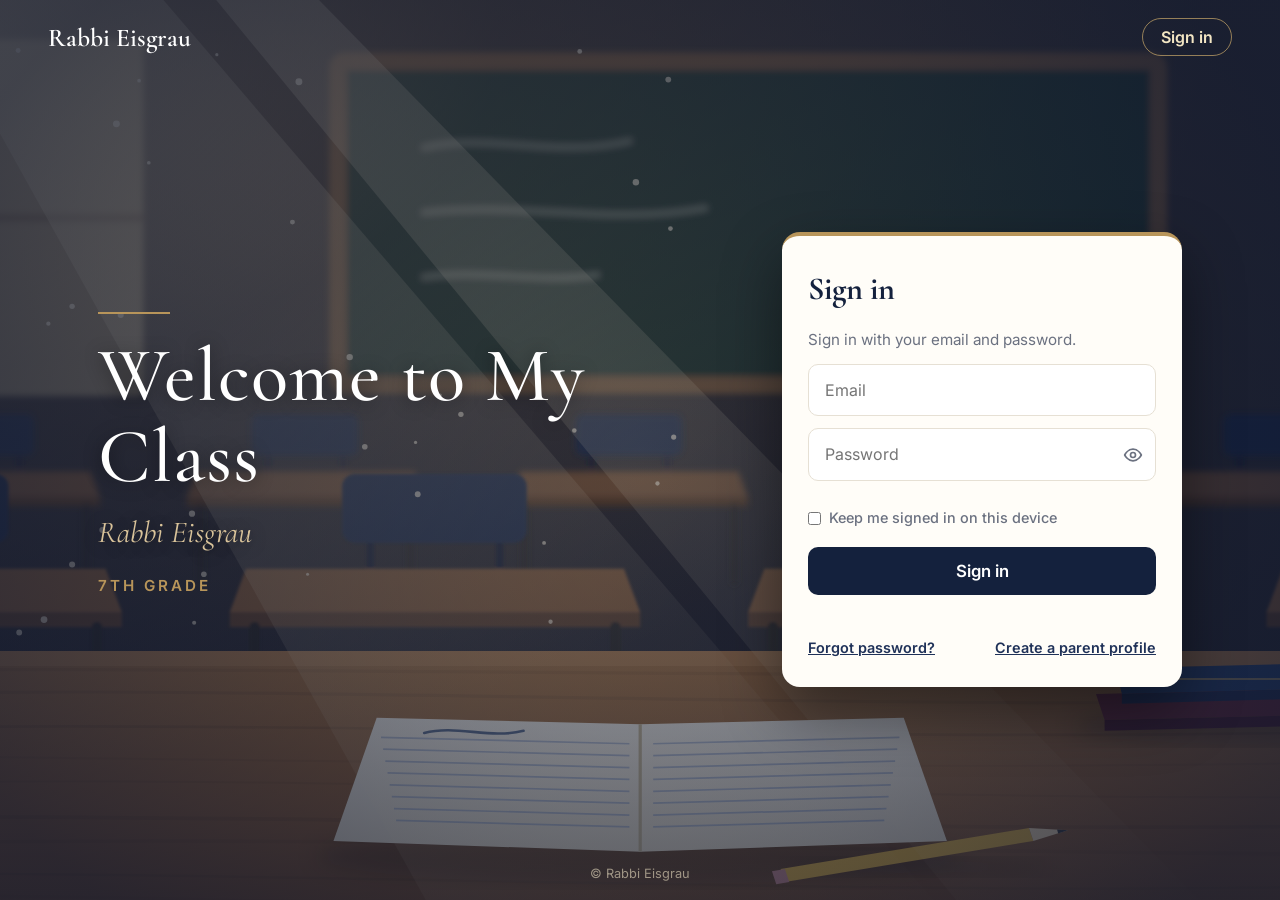
==== commit b07a923a: "Add files via upload" ====
--- a/index.html
+++ b/index.html
@@ -80,10 +80,6 @@
       </section>
       <form class="hp-card" id="signin-form" autocomplete="on">
         <h2>Sign in</h2>
-        <div class="hp-tabs" role="tablist" aria-label="I am a">
-          <button type="button" role="tab" class="hp-tab" data-role="parent" aria-selected="true">Parent</button>
-          <button type="button" role="tab" class="hp-tab" data-role="teacher" aria-selected="false">Teacher</button>
-        </div>
         <p class="hp-sub" id="signin-sub">Enter the class password.</p>
         <input type="email" id="si-email" class="hidden" placeholder="Email" autocomplete="username" aria-label="Email">
         <input type="password" id="si-pass" placeholder="Password" autocomplete="current-password" aria-label="Password" required>
@@ -95,7 +91,6 @@
           <a href="parents.html#signup">Create a parent profile</a>
         </div>
         <a class="hp-open hidden" id="si-open" href="parents.html">Go to the Parent Portal →</a>
-        <button type="button" class="hp-role-link hidden" id="si-role-link"></button>
       </form>
     </main>
     <footer class="hp-foot">© <span data-teacher>Rabbi Eisgrau</span></footer>
@@ -142,31 +137,14 @@
       const pa = c && c.settings.parentAccounts, lock = c && c.settings.siteLock;
       const profiles = !!(pa && pa.on && pa.apiKey);
       const open = c && !profiles && !(lock && lock.on && lock.hash);
-      let role = "parent";
-      function setRole(r) {
-        role = r;
-        document.querySelectorAll(".hp-tab").forEach(t => t.setAttribute("aria-selected", t.dataset.role === r ? "true" : "false"));
-        const parent = r === "parent";
-        $("si-email").classList.toggle("hidden", !(parent && profiles));
-        $("si-parent-links").classList.toggle("hidden", !(parent && profiles));
-        $("si-open").classList.toggle("hidden", !(parent && open));
-        $("si-pass").classList.toggle("hidden", parent && open);
-        $("si-btn").classList.toggle("hidden", parent && open);
-        document.querySelector(".hp-remember").classList.toggle("hidden", parent && open);
-        $("signin-sub").textContent = !parent ? "Enter your teacher password."
-          : open ? "The Parent Portal is open — no password needed."
-          : profiles ? "Sign in with your email and password." : "Enter the class password.";
-        $("si-msg").textContent = "";
-        // With parent profiles there's no Parent/Teacher switch: parents just sign in,
-        // and a small link at the bottom opens the teacher sign-in.
-        document.querySelector(".hp-tabs").classList.toggle("hidden", profiles);
-        $("si-role-link").classList.toggle("hidden", !profiles);
-        $("si-role-link").textContent = parent ? "Teacher sign-in" : "← Back to parent sign-in";
-        $("si-email").placeholder = "Email";
-        (parent && profiles ? $("si-email") : $("si-pass")).focus();
-      }
-      $("si-role-link").addEventListener("click", () => setRole(role === "parent" ? "teacher" : "parent"));
-      document.querySelectorAll(".hp-tab").forEach(t => t.addEventListener("click", () => setRole(t.dataset.role)));
+      // One sign-in box for everyone: the password decides where you go.
+      // Teacher password → Teacher Area. Parent email + password (or the class password) → Parent Portal.
+      $("si-email").classList.toggle("hidden", !profiles);
+      $("si-parent-links").classList.toggle("hidden", !profiles);
+      $("si-open").classList.toggle("hidden", !open);
+      $("signin-sub").textContent = profiles ? "Sign in with your email and password."
+        : open ? "Families: the Parent Portal is open, no password needed. Teacher: enter your password."
+        : "Enter your password.";
       form.addEventListener("submit", async e => {
         e.preventDefault();
         msg.textContent = "";
@@ -175,22 +153,22 @@
         if (!(window.crypto && crypto.subtle)) { msg.textContent = "Please open this site with https:// at the start of the address."; return; }
         btn.disabled = true; btn.textContent = "Signing in…";
         try {
-          if (role === "parent" && email && profiles) {                                   // parent with a profile
+          if (teacherLock && teacherLock.salt) {                     // the teacher's password → Teacher Area
+            let ok = false; try { ok = await teacherPasswordOK(teacherLock, pw); } catch {}
+            if (ok) { store("classroom_teacher_unlocked", teacherLock.salt, remember); rememberPortalKey(ok, remember); location.href = "teacher.html"; return; }
+          }
+          if (profiles && email) {                                   // a parent's own profile → Parent Portal
             await ParentAccounts.signIn(pa.apiKey, email, pw, remember);
             location.href = "parents.html"; return;
           }
-          if (teacherLock && teacherLock.salt) {                     // teacher password?
-            let ok = false; try { ok = await teacherPasswordOK(teacherLock, pw); } catch {}
-            if (ok) { store("classroom_teacher_unlocked", teacherLock.salt, remember); rememberPortalKey(ok, remember); location.href = "teacher.html"; return; }
-          }
-          if (lock && lock.hash && !profiles) {                       // class password?
+          if (lock && lock.hash && !profiles) {                      // the class password → Parent Portal
             const h = await hashSitePassword(pw, lock.salt, lock.iterations);
             if (h === lock.hash) { store("classroom_site_unlocked", h, remember); location.href = "parents.html"; return; }
           }
-          msg.textContent = role === "parent" && profiles && !email ? "Please type your email too." : "That password isn't right. Please try again.";
+          msg.textContent = profiles && !email ? "Please type your email too." : "That password isn't right. Please try again.";
           $("si-pass").select();
         } catch (err) {
-          msg.textContent = err.message || "That password isn't right. Please try again.";
+          msg.textContent = err.message || "That email or password isn't right. Please try again.";
         } finally { btn.disabled = false; btn.textContent = "Sign in"; }
       });
       // older way: a photo uploaded as "signin-photo.jpg" replaces the drawing (when no background is chosen in Settings)
@@ -200,7 +178,7 @@
         img.src = "signin-photo.jpg";
       }
       addPasswordToggles(document);
-      setRole("parent");
+      (profiles ? $("si-email") : $("si-pass")).focus();
       document.documentElement.classList.remove("hp-wait");     // show the sign-in box now that it's set up (no flash of the wrong one)
     })();
   </script>
--- a/style.css
+++ b/style.css
@@ -1521,6 +1521,11 @@
 .ts-main { min-height: 100vh; min-width: 0; padding: clamp(18px, 3vw, 36px) clamp(16px, 3.5vw, 44px) 60px; }
 .ts-main > main, .ts-main > section { max-width: 1100px; }
 .tshell .ts-main #classroom, .tshell .ts-main #phonelog { max-width: 1100px; }
+/* Side menu always fills the full height of the window, top to bottom, however far you scroll (all browsers) */
+@media screen and (min-width: 861px) {
+  .ts-side { position: fixed; top: 0; bottom: 0; left: 0; width: 260px; height: auto; max-height: none; z-index: 25; }
+  body.tshell > .ts-main { grid-column: 2; }
+}
 /* dashboard */
 .ts-hero h1 { font-family: var(--serif); font-weight: 600; font-size: clamp(2rem, 4vw, 2.8rem); color: var(--navy); margin: 0; }
 .ts-date { margin: 0 0 4px; color: var(--gold); font-size: .85rem; letter-spacing: 2px; text-transform: uppercase; font-weight: 600; }
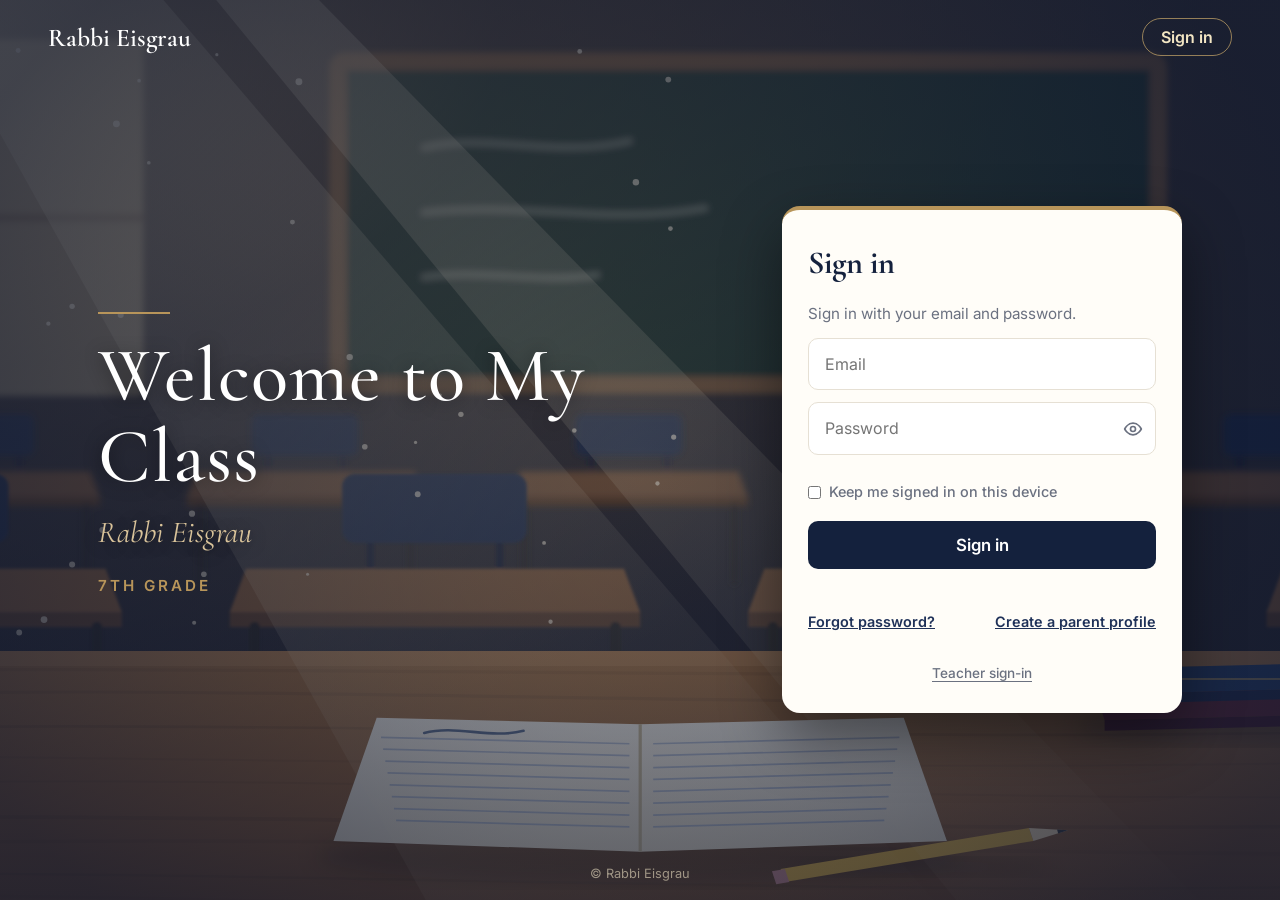
==== commit f449e63b: "Add files via upload" ====
--- a/index.html
+++ b/index.html
@@ -4,9 +4,9 @@
   <meta charset="utf-8">
   <meta name="viewport" content="width=device-width, initial-scale=1">
   <title>Sign In – Rabbi Eisgrau</title>
-  <link rel="stylesheet" href="style.css?v=20261238">
-  <script src="data.js?v=20261238"></script>
-  <script src="common.js?v=20261238"></script>
+  <link rel="stylesheet" href="style.css?v=20261243">
+  <script src="data.js?v=20261243"></script>
+  <script src="common.js?v=20261243"></script>
   <script>document.documentElement.classList.add("hp-wait"); setTimeout(() => document.documentElement.classList.remove("hp-wait"), 4000);</script>
 </head>
 <body class="landing-body" data-page="signin">
@@ -80,6 +80,10 @@
       </section>
       <form class="hp-card" id="signin-form" autocomplete="on">
         <h2>Sign in</h2>
+        <div class="hp-tabs" role="tablist" aria-label="I am a">
+          <button type="button" role="tab" class="hp-tab" data-role="parent" aria-selected="true">Parent</button>
+          <button type="button" role="tab" class="hp-tab" data-role="teacher" aria-selected="false">Teacher</button>
+        </div>
         <p class="hp-sub" id="signin-sub">Enter the class password.</p>
         <input type="email" id="si-email" class="hidden" placeholder="Email" autocomplete="username" aria-label="Email">
         <input type="password" id="si-pass" placeholder="Password" autocomplete="current-password" aria-label="Password" required>
@@ -91,6 +95,7 @@
           <a href="parents.html#signup">Create a parent profile</a>
         </div>
         <a class="hp-open hidden" id="si-open" href="parents.html">Go to the Parent Portal →</a>
+        <button type="button" class="hp-role-link hidden" id="si-role-link"></button>
       </form>
     </main>
     <footer class="hp-foot">© <span data-teacher>Rabbi Eisgrau</span></footer>
@@ -137,14 +142,31 @@
       const pa = c && c.settings.parentAccounts, lock = c && c.settings.siteLock;
       const profiles = !!(pa && pa.on && pa.apiKey);
       const open = c && !profiles && !(lock && lock.on && lock.hash);
-      // One sign-in box for everyone: the password decides where you go.
-      // Teacher password → Teacher Area. Parent email + password (or the class password) → Parent Portal.
-      $("si-email").classList.toggle("hidden", !profiles);
-      $("si-parent-links").classList.toggle("hidden", !profiles);
-      $("si-open").classList.toggle("hidden", !open);
-      $("signin-sub").textContent = profiles ? "Sign in with your email and password."
-        : open ? "Families: the Parent Portal is open, no password needed. Teacher: enter your password."
-        : "Enter your password.";
+      let role = "parent";
+      function setRole(r) {
+        role = r;
+        document.querySelectorAll(".hp-tab").forEach(t => t.setAttribute("aria-selected", t.dataset.role === r ? "true" : "false"));
+        const parent = r === "parent";
+        $("si-email").classList.toggle("hidden", !(parent && profiles));
+        $("si-parent-links").classList.toggle("hidden", !(parent && profiles));
+        $("si-open").classList.toggle("hidden", !(parent && open));
+        $("si-pass").classList.toggle("hidden", parent && open);
+        $("si-btn").classList.toggle("hidden", parent && open);
+        document.querySelector(".hp-remember").classList.toggle("hidden", parent && open);
+        $("signin-sub").textContent = !parent ? "Enter your teacher password."
+          : open ? "The Parent Portal is open — no password needed."
+          : profiles ? "Sign in with your email and password." : "Enter the class password.";
+        $("si-msg").textContent = "";
+        // With parent profiles there's no Parent/Teacher switch: parents just sign in,
+        // and a small link at the bottom opens the teacher sign-in.
+        document.querySelector(".hp-tabs").classList.toggle("hidden", profiles);
+        $("si-role-link").classList.toggle("hidden", !profiles);
+        $("si-role-link").textContent = parent ? "Teacher sign-in" : "← Back to parent sign-in";
+        $("si-email").placeholder = "Email";
+        (parent && profiles ? $("si-email") : $("si-pass")).focus();
+      }
+      $("si-role-link").addEventListener("click", () => setRole(role === "parent" ? "teacher" : "parent"));
+      document.querySelectorAll(".hp-tab").forEach(t => t.addEventListener("click", () => setRole(t.dataset.role)));
       form.addEventListener("submit", async e => {
         e.preventDefault();
         msg.textContent = "";
@@ -153,22 +175,22 @@
         if (!(window.crypto && crypto.subtle)) { msg.textContent = "Please open this site with https:// at the start of the address."; return; }
         btn.disabled = true; btn.textContent = "Signing in…";
         try {
-          if (teacherLock && teacherLock.salt) {                     // the teacher's password → Teacher Area
+          if (role === "parent" && email && profiles) {                                   // parent with a profile
+            await ParentAccounts.signIn(pa.apiKey, email, pw, remember);
+            location.href = "parents.html"; return;
+          }
+          if (teacherLock && teacherLock.salt) {                     // teacher password?
             let ok = false; try { ok = await teacherPasswordOK(teacherLock, pw); } catch {}
             if (ok) { store("classroom_teacher_unlocked", teacherLock.salt, remember); rememberPortalKey(ok, remember); location.href = "teacher.html"; return; }
           }
-          if (profiles && email) {                                   // a parent's own profile → Parent Portal
-            await ParentAccounts.signIn(pa.apiKey, email, pw, remember);
-            location.href = "parents.html"; return;
-          }
-          if (lock && lock.hash && !profiles) {                      // the class password → Parent Portal
+          if (lock && lock.hash && !profiles) {                       // class password?
             const h = await hashSitePassword(pw, lock.salt, lock.iterations);
             if (h === lock.hash) { store("classroom_site_unlocked", h, remember); location.href = "parents.html"; return; }
           }
-          msg.textContent = profiles && !email ? "Please type your email too." : "That password isn't right. Please try again.";
+          msg.textContent = role === "parent" && profiles && !email ? "Please type your email too." : "That password isn't right. Please try again.";
           $("si-pass").select();
         } catch (err) {
-          msg.textContent = err.message || "That email or password isn't right. Please try again.";
+          msg.textContent = err.message || "That password isn't right. Please try again.";
         } finally { btn.disabled = false; btn.textContent = "Sign in"; }
       });
       // older way: a photo uploaded as "signin-photo.jpg" replaces the drawing (when no background is chosen in Settings)
@@ -178,7 +200,7 @@
         img.src = "signin-photo.jpg";
       }
       addPasswordToggles(document);
-      (profiles ? $("si-email") : $("si-pass")).focus();
+      setRole("parent");
       document.documentElement.classList.remove("hp-wait");     // show the sign-in box now that it's set up (no flash of the wrong one)
     })();
   </script>
--- a/style.css
+++ b/style.css
@@ -1521,11 +1521,6 @@
 .ts-main { min-height: 100vh; min-width: 0; padding: clamp(18px, 3vw, 36px) clamp(16px, 3.5vw, 44px) 60px; }
 .ts-main > main, .ts-main > section { max-width: 1100px; }
 .tshell .ts-main #classroom, .tshell .ts-main #phonelog { max-width: 1100px; }
-/* Side menu always fills the full height of the window, top to bottom, however far you scroll (all browsers) */
-@media screen and (min-width: 861px) {
-  .ts-side { position: fixed; top: 0; bottom: 0; left: 0; width: 260px; height: auto; max-height: none; z-index: 25; }
-  body.tshell > .ts-main { grid-column: 2; }
-}
 /* dashboard */
 .ts-hero h1 { font-family: var(--serif); font-weight: 600; font-size: clamp(2rem, 4vw, 2.8rem); color: var(--navy); margin: 0; }
 .ts-date { margin: 0 0 4px; color: var(--gold); font-size: .85rem; letter-spacing: 2px; text-transform: uppercase; font-weight: 600; }
@@ -1697,7 +1692,7 @@
 /* ================= Teacher Tools switcher ================= */
 /* Teacher Tools switch: navy bar, gold highlight slides to the chosen tool */
 .tt-switch {
-  position: relative; display: grid; grid-template-columns: repeat(6, minmax(0, 1fr)); gap: 4px; padding: 6px; margin-bottom: 20px; max-width: 1100px;
+  position: relative; display: flex; overflow-x: auto; scrollbar-width: none; gap: 4px; padding: 6px; margin-bottom: 20px; max-width: 1100px;
   background: linear-gradient(180deg, #1b2b4f, #14213d); border-radius: 18px; box-shadow: 0 10px 28px rgba(20,33,61,.18), inset 0 1px 0 rgba(255,255,255,.06);
 }
 .tt-switch button {
@@ -2378,3 +2373,101 @@
 .ud-item.is-undo strong { color: #8a5a00; }
 .ud-item .small-btn { flex: none; white-space: nowrap; }
 @media (max-width: 700px) { .ud-bar { position: static; margin-top: 12px; } }
+.ud-undo-box { display: contents; }
+
+.tt-switch::-webkit-scrollbar { display: none; }
+.tt-switch button { flex: 1 0 auto; }
+
+/* ================= Student Profile ================= */
+.spf-bar { display: flex; flex-wrap: wrap; align-items: center; gap: 12px 18px; }
+.spf-pick { display: flex; align-items: center; gap: 6px; flex: 1 1 260px; }
+.spf-select { flex: 1; margin: 0; font-size: 1.05rem; font-weight: 600; }
+.spf-pick .small-btn { padding: 8px 12px; font-size: 1.1rem; line-height: 1; }
+.spf-range { display: flex; align-items: center; gap: 6px; flex-wrap: wrap; color: var(--muted); font-size: .9rem; }
+.spf-range input { margin: 0; width: auto; }
+.spf-print { margin-left: auto; }
+.spf-hero { display: grid; grid-template-columns: minmax(0, 1fr) minmax(0, 1.2fr); gap: 20px; align-items: center; }
+.spf-id { display: flex; align-items: center; gap: 18px; }
+.spf-av { width: 74px; height: 74px; border-radius: 50%; display: grid; place-items: center; flex: none; background: linear-gradient(160deg, #1f3158, #14213d); color: var(--gold-soft); font: 600 1.6rem var(--serif); box-shadow: 0 0 0 4px #f1e6cf; }
+.spf-id h2 { margin: 0 0 6px; font-family: var(--serif); font-size: 2rem; color: var(--navy); }
+.spf-tags { display: flex; flex-wrap: wrap; gap: 6px; }
+.spf-tag { padding: 3px 10px; border-radius: 999px; background: #f6f0e3; color: var(--navy); font-size: .82rem; font-weight: 600; }
+.spf-tag.green { background: #dcfce7; color: #166534; } .spf-tag.red { background: #fde2e2; color: #b42318; }
+.spf-contact { display: grid; grid-template-columns: auto 1fr; gap: 4px 14px; margin: 0; padding: 12px 16px; border-left: 3px solid var(--gold); background: #fbf7ef; border-radius: 0 12px 12px 0; font-size: .93rem; }
+.spf-contact dt { color: var(--muted); } .spf-contact dd { margin: 0; color: var(--navy); font-weight: 500; overflow-wrap: anywhere; }
+.spf-contact a { color: var(--navy); text-decoration-color: var(--gold); }
+.spf-tiles { display: grid; grid-template-columns: repeat(4, minmax(0, 1fr)); gap: 14px; margin-bottom: 16px; max-width: 1100px; }
+.spf-tile { display: flex; flex-direction: column; align-items: flex-start; gap: 2px; padding: 16px 18px; border-radius: 16px; border: 1px solid var(--border); border-top: 4px solid var(--navy); background: #fff; text-align: left; font: inherit; cursor: pointer; transition: transform .2s, box-shadow .2s; }
+.spf-tile:hover { transform: translateY(-2px); box-shadow: 0 10px 22px rgba(20,33,61,.1); }
+.spf-tile-l { font-size: .75rem; font-weight: 700; letter-spacing: 1.2px; text-transform: uppercase; color: var(--muted); }
+.spf-tile strong { font: 600 2.1rem var(--serif); color: var(--navy); line-height: 1.1; }
+.spf-tile small { color: var(--muted); font-size: .82rem; }
+.spf-tile.t-g { border-top-color: #2f8f57; } .spf-tile.t-y { border-top-color: #c9a96a; } .spf-tile.t-r { border-top-color: #c0392b; }
+.spf-card { position: relative; }
+.spf-card-tools { position: absolute; top: 18px; right: 18px; }
+@media (max-width: 860px) { .spf-hero { grid-template-columns: 1fr; } .spf-tiles { grid-template-columns: 1fr 1fr; } .spf-print { margin-left: 0; } .spf-card-tools { position: static; margin-bottom: 8px; } }
+
+/* ================= Transcript look (on screen inside the profile, and printed) ================= */
+.tp-sec { margin: 0; }
+.tp-h { display: flex; align-items: baseline; gap: 12px; flex-wrap: wrap; margin: 0 0 12px; padding-bottom: 8px; border-bottom: 2px solid var(--navy); font: 600 1.35rem var(--serif); color: var(--navy); padding-right: 170px; }
+.tp-h span { font: 500 .85rem var(--sans); color: var(--muted); }
+.tp-table { width: 100%; border-collapse: collapse; font-size: .92rem; }
+.tp-table th { text-align: left; padding: 8px 10px; font: 700 .7rem var(--sans); letter-spacing: 1.1px; text-transform: uppercase; color: #5f6675; background: #f6f2ea; border-bottom: 1px solid #d9cfbb; }
+.tp-table td { padding: 8px 10px; border-bottom: 1px solid #ece5d7; vertical-align: top; color: #1c2333; }
+.tp-table td small { display: block; color: var(--muted); font-size: .8rem; }
+.tp-table .num { text-align: center; font-variant-numeric: tabular-nums; }
+.tp-table .strong { font-weight: 700; }
+.tp-table.tp-compact td, .tp-table.tp-compact th { padding: 5px 8px; }
+.tp-date { white-space: nowrap; }
+.tp-note { color: #4b5160; font-style: italic; }
+.tp-empty { color: var(--muted); font-style: italic; text-align: center; }
+.tp-dot { display: inline-block; width: 9px; height: 9px; border-radius: 50%; margin-right: 8px; vertical-align: 1px; }
+.tp-subj { font-size: .82rem; color: #4b5160; } .tp-subj span { display: inline-block; margin-right: 10px; }
+.tp-pct { display: inline-block; min-width: 46px; padding: 1px 8px; border-radius: 999px; font-weight: 700; }
+.tp-pct.g { background: #dcfce7; color: #166534; } .tp-pct.y { background: #fdf0d5; color: #8a5a00; } .tp-pct.r { background: #fde2e2; color: #b42318; }
+.tp-overall { margin: 10px 0 0; text-align: right; color: #4b5160; }
+.tp-sub { margin-top: 16px; } .tp-sub h4 { margin: 0 0 6px; color: var(--navy); font-size: 1rem; }
+.tp-callout { margin: 0 0 12px; padding: 10px 14px; border-left: 4px solid #2f8f57; background: #f0faf4; border-radius: 0 10px 10px 0; font-size: .92rem; }
+.tp-out { font-weight: 700; } .tp-out.worked { color: #166534; } .tp-out.partly { color: #8a5a00; } .tp-out.no { color: #b42318; } .tp-out.wait { color: #5f6675; }
+.tp-two { display: grid; grid-template-columns: 1fr 1fr; gap: 0 28px; }
+.tp-dl { display: grid; grid-template-columns: auto 1fr; gap: 6px 14px; margin: 0; font-size: .93rem; }
+.tp-dl dt { color: #5f6675; } .tp-dl dd { margin: 0; color: #1c2333; font-weight: 500; overflow-wrap: anywhere; }
+.tp-dialog { width: min(620px, 100%); }
+.tp-dates { display: flex; align-items: center; flex-wrap: wrap; gap: 8px; } .tp-dates input { margin: 0; width: auto; }
+.tp-opts { display: grid; grid-template-columns: 1fr 1fr; gap: 4px 16px; }
+.tp-opt { margin: 2px 0 !important; }
+.tp-opt.hidden { display: none !important; }
+#tp-print { display: none; }
+.tp-letterhead, .tp-student, .tp-foot { display: none; }
+@media print {
+  body.tp-printing > *:not(#tp-print) { display: none !important; }
+  body.tp-printing { background: #fff !important; display: block !important; }
+  body.tp-printing #tp-print { display: block; font-family: var(--sans); color: #1c2333; }
+  .tp-page { break-after: page; }
+  .tp-page:last-child { break-after: auto; }
+  body.tp-printing .tp-letterhead { display: flex; justify-content: space-between; align-items: flex-end; padding-bottom: 10pt; border-bottom: 2.5pt solid #14213d; margin-bottom: 4pt; }
+  .tp-org { font: 600 20pt var(--serif); color: #14213d; }
+  .tp-org-sub { font-size: 9pt; letter-spacing: 2pt; text-transform: uppercase; color: #8a6d3b; font-weight: 700; margin-top: 2pt; }
+  .tp-doc { text-align: right; font-size: 9pt; color: #5f6675; }
+  .tp-doc-title { font: 600 14pt var(--serif); color: #14213d; letter-spacing: .5pt; }
+  body.tp-printing .tp-student { display: flex; gap: 30pt; padding: 10pt 0 12pt; margin-bottom: 14pt; border-bottom: 1pt solid #c9a96a; }
+  .tp-label { font-size: 7.5pt; font-weight: 700; letter-spacing: 1.2pt; text-transform: uppercase; color: #8a6d3b; }
+  .tp-name { font: 600 18pt var(--serif); color: #14213d; }
+  .tp-sec { margin: 0 0 16pt; }
+  .tp-h { font-size: 13pt; border-bottom-width: 1.5pt; margin-bottom: 7pt; padding: 0 0 4pt; break-after: avoid; }
+  .tp-table { font-size: 8.8pt; }
+  .tp-table th { font-size: 6.8pt; padding: 4pt 6pt; }
+  .tp-table td { padding: 4pt 6pt; }
+  .tp-table tr { break-inside: avoid; }
+  .tp-table thead { display: table-header-group; }
+  .tp-sub { break-inside: avoid; }
+  .tp-pct { padding: 0 5pt; }
+  body.tp-printing .tp-foot { display: flex; justify-content: space-between; margin-top: 18pt; padding-top: 6pt; border-top: .75pt solid #c9a96a; font-size: 7.5pt; color: #8a8f98; }
+  * { -webkit-print-color-adjust: exact; print-color-adjust: exact; }
+  @page { size: letter; margin: 14mm; }
+}
+.ol-row { display: flex; flex-wrap: wrap; gap: 8px; align-items: center; }
+.tp-nowrap { white-space: nowrap; }
+.spf-range .pl-dt, .tp-dates .pl-dt { display: inline-block; width: auto !important; min-width: 150px; margin: 0 !important; }
+.spf-bar .spf-range { flex: 0 1 auto; }
+.pl-actions .pl-del { margin-right: auto; }
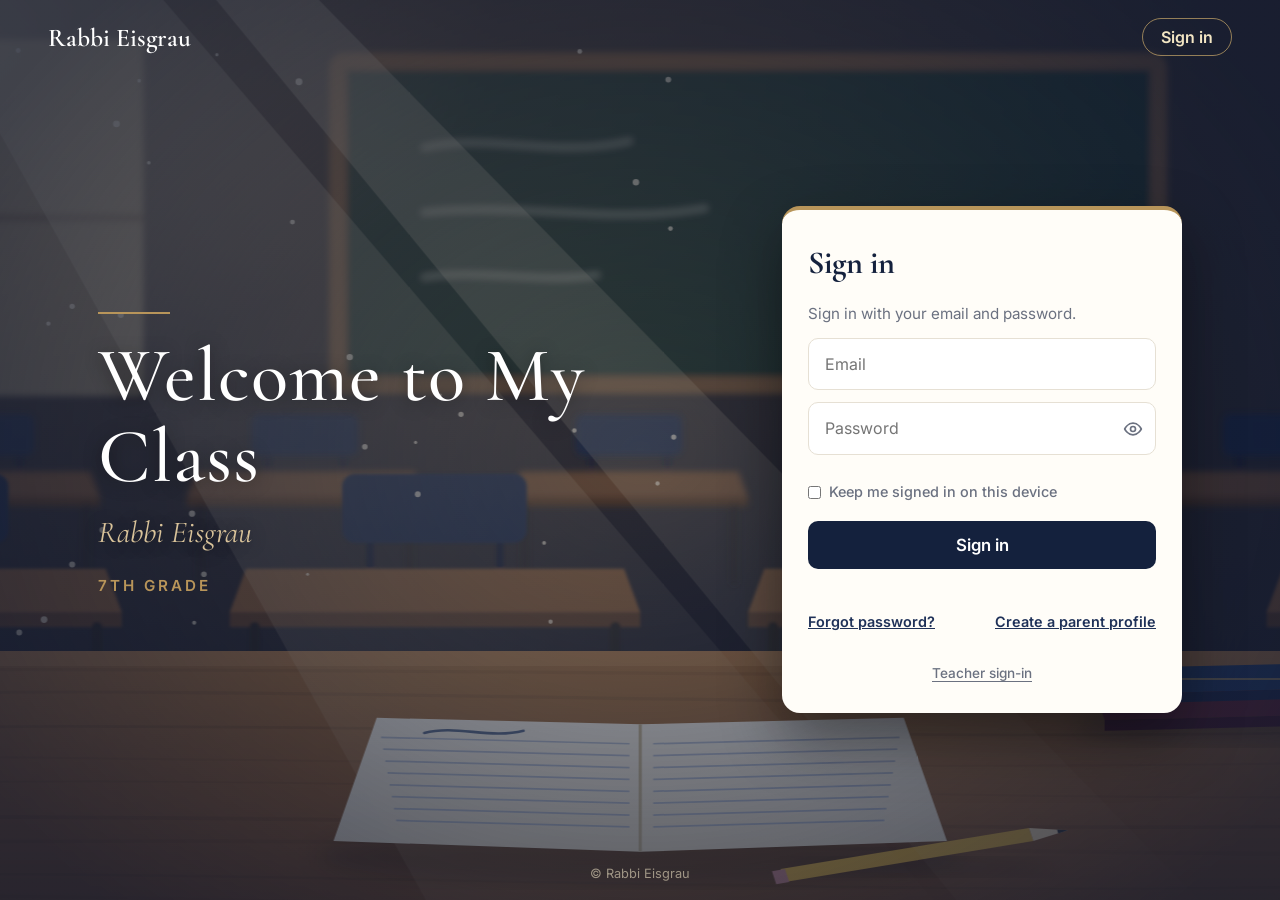
==== commit 91b49a5e: "Add files via upload" ====
--- a/index.html
+++ b/index.html
@@ -4,9 +4,9 @@
   <meta charset="utf-8">
   <meta name="viewport" content="width=device-width, initial-scale=1">
   <title>Sign In – Rabbi Eisgrau</title>
-  <link rel="stylesheet" href="style.css?v=20261243">
-  <script src="data.js?v=20261243"></script>
-  <script src="common.js?v=20261243"></script>
+  <link rel="stylesheet" href="style.css?v=20261247">
+  <script src="data.js?v=20261247"></script>
+  <script src="common.js?v=20261247"></script>
   <script>document.documentElement.classList.add("hp-wait"); setTimeout(() => document.documentElement.classList.remove("hp-wait"), 4000);</script>
 </head>
 <body class="landing-body" data-page="signin">
--- a/style.css
+++ b/style.css
@@ -2471,3 +2471,22 @@
 .spf-range .pl-dt, .tp-dates .pl-dt { display: inline-block; width: auto !important; min-width: 150px; margin: 0 !important; }
 .spf-bar .spf-range { flex: 0 1 auto; }
 .pl-actions .pl-del { margin-right: auto; }
+
+/* Edit / delete everywhere */
+.pl-actions { flex-wrap: wrap; }
+.pl-past-btn { margin-right: auto; }
+.pl-past { margin-top: 14px; padding: 12px; border: 1px solid var(--border); border-radius: 12px; background: #fbf7ef; }
+.pl-past-row { display: flex; align-items: center; justify-content: space-between; gap: 10px; padding: 8px 4px; border-top: 1px solid #ece5d7; }
+.pl-past-row:first-of-type { border-top: 0; }
+.pl-past-row strong { display: block; color: var(--navy); font-size: .92rem; }
+.pl-past-row small { color: var(--muted); font-size: .82rem; }
+.pl-past-btns { display: flex; gap: 6px; flex: none; }
+.tp-act { white-space: nowrap; text-align: right; width: 1%; }
+.tp-act .small-btn { padding: 3px 10px; margin-left: 4px; }
+@media print { .tp-act { display: none !important; } }
+.rf-edit { font-size: .95rem; }
+.ol-btn { margin-left: auto; background: linear-gradient(180deg, #e2c58f, #c9a96a); border-color: #c9a96a; color: var(--navy); }
+.ol-btn:hover { filter: brightness(1.05); }
+.ol-dialog { width: min(760px, 100%); }
+.ol-all { margin: 4px 0 6px; }
+@media (max-width: 600px) { .ol-btn span:last-child { display: none; } .ol-btn { margin-left: 0; } }
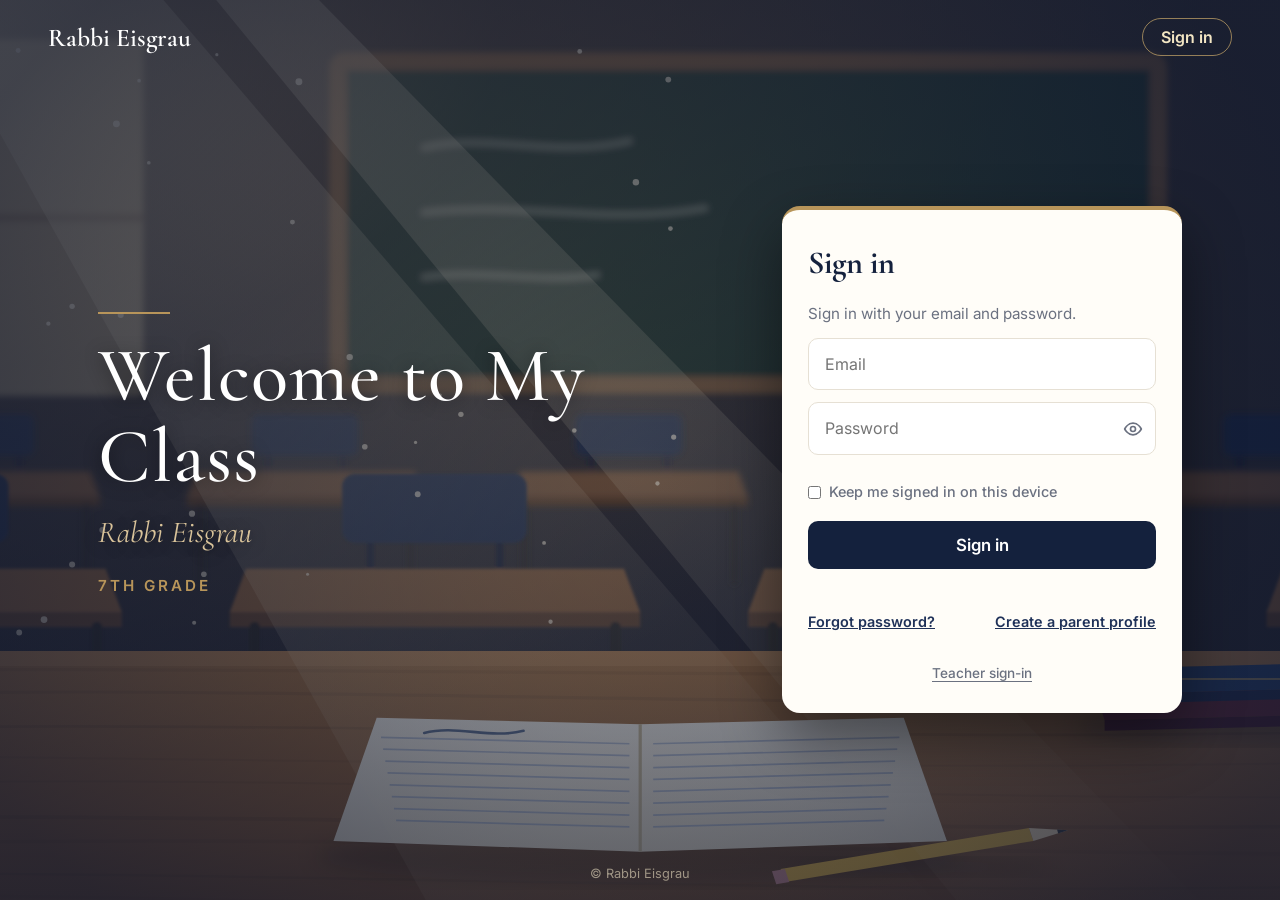
==== commit f538e10b: "Add files via upload" ====
--- a/index.html
+++ b/index.html
@@ -4,9 +4,9 @@
   <meta charset="utf-8">
   <meta name="viewport" content="width=device-width, initial-scale=1">
   <title>Sign In – Rabbi Eisgrau</title>
-  <link rel="stylesheet" href="style.css?v=20261247">
-  <script src="data.js?v=20261247"></script>
-  <script src="common.js?v=20261247"></script>
+  <link rel="stylesheet" href="style.css?v=20261249">
+  <script src="data.js?v=20261249"></script>
+  <script src="common.js?v=20261249"></script>
   <script>document.documentElement.classList.add("hp-wait"); setTimeout(() => document.documentElement.classList.remove("hp-wait"), 4000);</script>
 </head>
 <body class="landing-body" data-page="signin">
--- a/style.css
+++ b/style.css
@@ -2490,3 +2490,41 @@
 .ol-dialog { width: min(760px, 100%); }
 .ol-all { margin: 4px 0 6px; }
 @media (max-width: 600px) { .ol-btn span:last-child { display: none; } .ol-btn { margin-left: 0; } }
+
+/* ================= Attendance ================= */
+.at-bar { display: flex; flex-wrap: wrap; align-items: center; gap: 12px 20px; }
+.at-day { display: flex; align-items: center; gap: 10px; flex-wrap: wrap; }
+.at-day strong { display: block; font-family: var(--serif); font-size: 1.3rem; color: var(--navy); }
+.at-day small { color: var(--gold); font-weight: 700; font-size: .8rem; }
+.at-day .small-btn { padding: 6px 12px; font-size: 1.05rem; }
+.at-day input { margin: 0; width: auto; }
+.at-counts { display: flex; flex-wrap: wrap; gap: 6px; }
+.at-count { --c: var(--navy); padding: 4px 10px; border-radius: 999px; background: #fff; border: 1px solid var(--border); font-size: .85rem; color: #4b5160; }
+.at-count b { color: var(--c); }
+.at-count.none b { color: var(--muted); }
+.at-bulk { display: flex; gap: 8px; margin-left: auto; }
+.at-list { list-style: none; margin: 0; padding: 0; }
+.at-row { display: flex; align-items: center; flex-wrap: wrap; gap: 8px 12px; padding: 9px 6px; border-top: 1px solid #f1ece2; }
+.at-row:first-child { border-top: 0; }
+.at-row.s-A { background: #fdf4f4; } .at-row.s-L { background: #fdf8ee; } .at-row.s-E { background: #f3f6fc; }
+.at-name { flex: 1 1 160px; min-width: 0; font-weight: 600; color: var(--navy); }
+.at-seg { display: inline-flex; padding: 3px; gap: 2px; border-radius: 999px; background: #f1ece1; flex: none; }
+.at-seg button { --c: var(--navy); border: 0; background: none; padding: 6px 13px; border-radius: 999px; font: 600 .83rem var(--sans); color: #7d766a; cursor: pointer; transition: background .15s, color .15s; }
+.at-seg button:hover { color: var(--c); }
+.at-seg button[aria-pressed=true] { background: var(--c); color: #fff; }
+.at-note { flex: 1 1 100%; margin: 0 0 0 76px !important; padding: 6px 10px !important; font-size: .88rem !important; }
+.at-grid { border-collapse: collapse; font-size: .82rem; background: #fff; }
+.at-grid th, .at-grid td { padding: 5px 4px; border-bottom: 1px solid #f1ece2; text-align: center; }
+.at-grid th { background: #faf6ee; color: #5f6675; font-weight: 700; }
+.at-grid th small { display: block; font-weight: 400; color: var(--muted); }
+.at-grid th.sun { color: #b42318; }
+.at-g-name { text-align: left !important; white-space: nowrap; padding: 5px 10px !important; position: sticky; left: 0; background: #fff; font-weight: 600; color: var(--navy); }
+.at-grid thead .at-g-name { background: #faf6ee; }
+.at-cell { cursor: pointer; min-width: 22px; }
+.at-cell:hover { background: #fbf7ef; }
+.at-key { display: inline-grid; place-items: center; width: 18px; height: 18px; border-radius: 5px; color: #fff; font: 700 .68rem var(--sans); font-style: normal; }
+.tp-att { font-weight: 700; } .tp-att.A { color: #b42318; } .tp-att.L { color: #8a5a00; } .tp-att.E { color: #3b5b98; }
+.tp-dim { opacity: .4; pointer-events: none; }
+@media (max-width: 700px) { .at-note { margin-left: 0 !important; } .at-bulk { margin-left: 0; } .at-seg button { padding: 6px 9px; } }
+.spf-tiles { grid-template-columns: repeat(5, minmax(0, 1fr)); } @media (max-width: 1100px) { .spf-tiles { grid-template-columns: repeat(3, minmax(0, 1fr)); } } @media (max-width: 600px) { .spf-tiles { grid-template-columns: 1fr 1fr; } }
+.at-day .pl-dt { width: auto !important; min-width: 150px; }
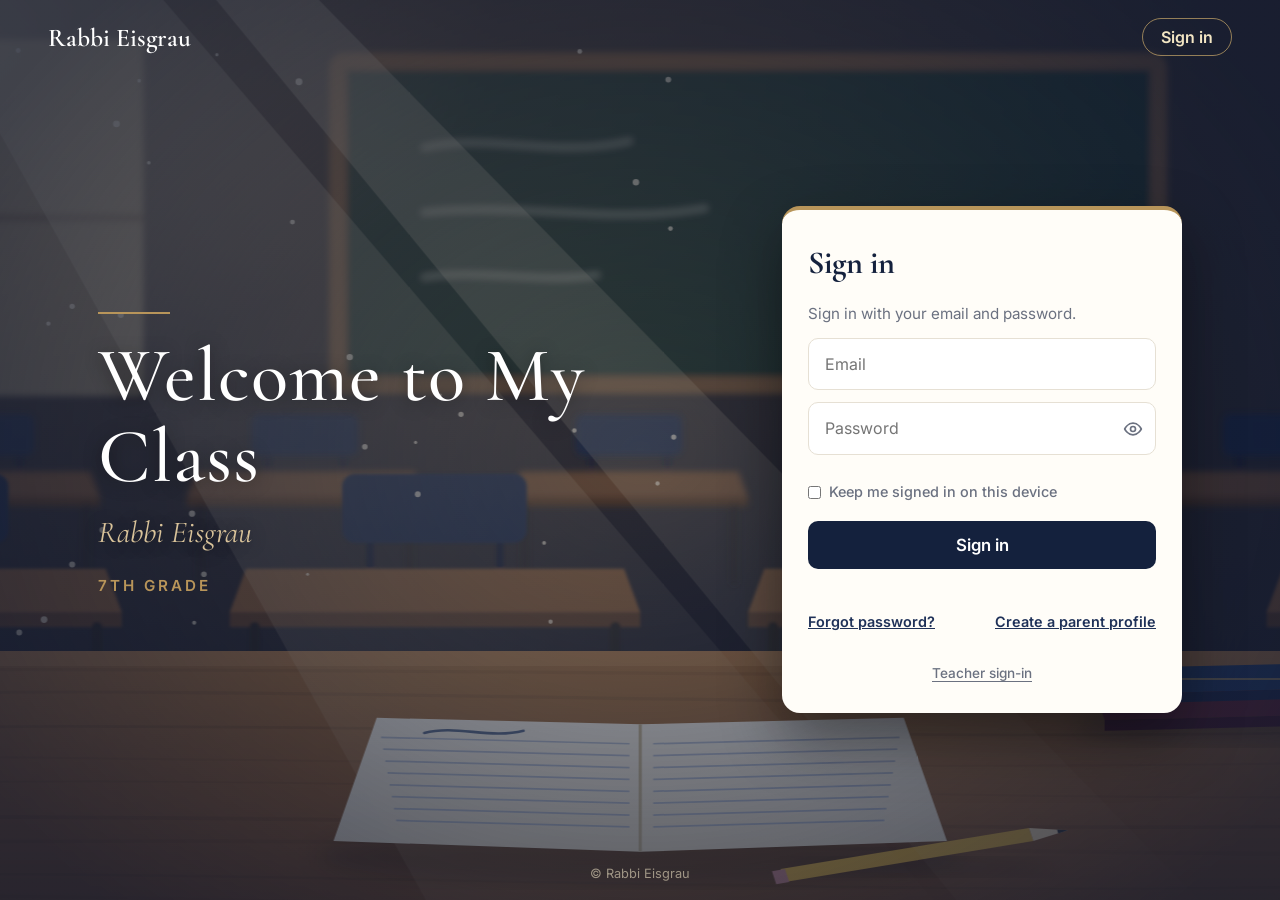
==== commit d5a3f45e: "Add files via upload" ====
--- a/index.html
+++ b/index.html
@@ -4,9 +4,9 @@
   <meta charset="utf-8">
   <meta name="viewport" content="width=device-width, initial-scale=1">
   <title>Sign In – Rabbi Eisgrau</title>
-  <link rel="stylesheet" href="style.css?v=20261249">
-  <script src="data.js?v=20261249"></script>
-  <script src="common.js?v=20261249"></script>
+  <link rel="stylesheet" href="style.css?v=20261261">
+  <script src="data.js?v=20261261"></script>
+  <script src="common.js?v=20261261"></script>
   <script>document.documentElement.classList.add("hp-wait"); setTimeout(() => document.documentElement.classList.remove("hp-wait"), 4000);</script>
 </head>
 <body class="landing-body" data-page="signin">
@@ -80,7 +80,7 @@
       </section>
       <form class="hp-card" id="signin-form" autocomplete="on">
         <h2>Sign in</h2>
-        <div class="hp-tabs" role="tablist" aria-label="I am a">
+        <div class="hp-tabs hidden" role="tablist" aria-label="I am a">
           <button type="button" role="tab" class="hp-tab" data-role="parent" aria-selected="true">Parent</button>
           <button type="button" role="tab" class="hp-tab" data-role="teacher" aria-selected="false">Teacher</button>
         </div>
@@ -157,10 +157,11 @@
           : open ? "The Parent Portal is open — no password needed."
           : profiles ? "Sign in with your email and password." : "Enter the class password.";
         $("si-msg").textContent = "";
-        // With parent profiles there's no Parent/Teacher switch: parents just sign in,
-        // and a small link at the bottom opens the teacher sign-in.
-        document.querySelector(".hp-tabs").classList.toggle("hidden", profiles);
-        $("si-role-link").classList.toggle("hidden", !profiles);
+        // No Parent/Teacher switch. With a class password there's one box — the teacher's
+        // password works there too. With parent profiles (email + password) or an open
+        // Parent Portal, a small link at the bottom opens the teacher sign-in.
+        document.querySelector(".hp-tabs").classList.add("hidden");
+        $("si-role-link").classList.toggle("hidden", !(profiles || open));
         $("si-role-link").textContent = parent ? "Teacher sign-in" : "← Back to parent sign-in";
         $("si-email").placeholder = "Email";
         (parent && profiles ? $("si-email") : $("si-pass")).focus();
--- a/style.css
+++ b/style.css
@@ -1495,8 +1495,11 @@
 
 /* ================= Teacher Area shell (side menu) ================= */
 body.tshell { display: grid; grid-template-columns: 260px minmax(0, 1fr); align-items: start; height: auto; min-height: 100vh;
-  /* navy ribbon painted down the whole left side, however long the page is */
-  background: linear-gradient(90deg, #14213d 0, #0f1830 260px, var(--cream) 260px) fixed, var(--cream); }
+  position: relative; background: var(--cream); }
+/* navy ribbon down the whole left side, however long the page is (also in full-page pictures and offline files) */
+body.tshell::before { content: ""; position: absolute; left: 0; top: 0; bottom: 0; width: 260px; z-index: 0; pointer-events: none;
+  background: linear-gradient(180deg, #14213d 0, #0f1830 100vh, #0f1830 100%); border-right: 1px solid rgba(201,169,106,.35); }
+body.tshell > .ts-side { z-index: 1; }
 html:has(body.tshell) { height: auto; }
 .ts-side {
   position: sticky; top: 0; height: 100vh; display: flex; flex-direction: column; gap: 6px;
@@ -1551,6 +1554,7 @@
 .ts-card small { color: var(--muted); }
 @media (max-width: 860px) {
   body.tshell { grid-template-columns: 1fr; background: var(--cream); }
+  body.tshell::before { display: none; }
   .ts-side { position: sticky; top: 0; z-index: 30; height: auto; flex-direction: row; align-items: center; padding: 8px 10px; overflow-x: auto; gap: 4px; border-right: 0; border-bottom: 2px solid var(--gold); scrollbar-width: none; }
   .ts-side::-webkit-scrollbar { display: none; }
   .ts-brand { padding: 0 6px 0 0; margin: 0; border: 0; }
@@ -1779,6 +1783,7 @@
 .gb-print-title { display: none; }
 @media print {
   body.tshell { display: block; background: #fff !important; }
+  body.tshell::before { display: none !important; }
   .tshell .ts-side, .tshell .tt-switch, .tshell .pl-tabs, .tshell .savebar { display: none !important; }
   .tshell .ts-main { padding: 0; min-height: 0; }
   #gradebook .pl-bar, #gradebook .pl-actions, #gradebook .gb-toolbar, #gradebook .pl-empty button { display: none !important; }
@@ -2528,3 +2533,83 @@
 @media (max-width: 700px) { .at-note { margin-left: 0 !important; } .at-bulk { margin-left: 0; } .at-seg button { padding: 6px 9px; } }
 .spf-tiles { grid-template-columns: repeat(5, minmax(0, 1fr)); } @media (max-width: 1100px) { .spf-tiles { grid-template-columns: repeat(3, minmax(0, 1fr)); } } @media (max-width: 600px) { .spf-tiles { grid-template-columns: 1fr 1fr; } }
 .at-day .pl-dt { width: auto !important; min-width: 150px; }
+
+/* Gradebook: click through to Enter Grades */
+button.gb-tile { font: inherit; text-align: left; cursor: pointer; border: 0; width: 100%; }
+button.gb-tile:hover { transform: translateY(-2px); box-shadow: 0 10px 22px rgba(20,33,61,.12); }
+.gb-go { cursor: pointer; transition: box-shadow .15s; }
+.gb-go:hover { box-shadow: inset 0 0 0 2px var(--gold); }
+.gb-th-btn { border: 0; background: none; padding: 0; font: inherit; color: inherit; cursor: pointer; text-decoration: underline; text-decoration-color: #d9c9a6; text-underline-offset: 3px; }
+.gb-flag { display: flex; flex-wrap: wrap; align-items: center; gap: 6px; }
+.gb-tag-btn { cursor: pointer; border: 0; font: inherit; }
+.gb-grid tr.gb-focus th.gb-name { background: #fde7c0 !important; box-shadow: inset 4px 0 0 var(--gold); }
+.gb-grid tr.gb-focus td { background: #fffaf0; }
+.gb-dh { display: flex; align-items: center; gap: 10px; }
+
+/* ================= Seating Chart ================= */
+.sc-bar, .sc-tools { display: flex; flex-wrap: wrap; align-items: center; gap: 8px 12px; }
+.sc-charts { display: flex; flex-wrap: wrap; align-items: center; gap: 6px; flex: 1; }
+.sc-charts .pl-select { width: auto; margin: 0; min-width: 180px; font-weight: 600; }
+.sc-l { font-weight: 700; color: var(--navy); font-size: .9rem; }
+.sc-mode { margin-left: auto; }
+.sc-sep { width: 1px; height: 26px; background: var(--border); margin: 0 4px; }
+.sc-count { display: inline-flex; align-items: center; gap: 6px; margin: 0; font-size: .9rem; color: var(--muted); }
+.sc-count input { width: 70px; margin: 0; }
+.sc-wrap { display: grid; grid-template-columns: minmax(0, 1fr) 240px; gap: 16px; align-items: start; max-width: 1100px; }
+.sc-room { position: relative; width: 100%; aspect-ratio: 1000 / 640; background: linear-gradient(180deg, #fbf8f1, #f4ede0); border: 1px solid #e2d6bd; border-radius: 16px; overflow: hidden; user-select: none; touch-action: none;
+  background-image: radial-gradient(circle, rgba(20,33,61,.07) 1px, transparent 1px); background-size: 3.2% 5%; }
+.sc-room.layout { box-shadow: inset 0 0 0 3px rgba(201,169,106,.5); }
+.sc-front { position: absolute; left: 20%; right: 20%; top: 0; height: 4.5%; display: grid; place-items: center; background: #2a3b2f; color: #e8eedf; font: 600 .78rem var(--sans); letter-spacing: 2px; text-transform: uppercase; border-radius: 0 0 10px 10px; }
+.sc-tdesk { position: absolute; width: 12%; height: 6.5%; display: grid; place-items: center; background: #6b4a2b; color: #f6e7cf; border-radius: 8px; font: 600 .75rem var(--sans); box-shadow: 0 3px 8px rgba(0,0,0,.18); }
+.sc-room.layout .sc-tdesk { cursor: grab; }
+.sc-desk { position: absolute; width: 10.4%; height: 9.7%; display: flex; align-items: center; justify-content: center; padding: 0 4px; background: #fff; border: 1.5px solid #c9b48d; border-radius: 8px; box-shadow: 0 2px 5px rgba(20,33,61,.12); transition: box-shadow .15s, border-color .15s, background .15s; }
+.sc-room.layout .sc-desk { cursor: grab; }
+.sc-desk.dragging, .sc-tdesk.dragging { cursor: grabbing; box-shadow: 0 10px 22px rgba(20,33,61,.25); z-index: 5; transition: none; }
+.sc-desk.sel { border-color: var(--navy); box-shadow: 0 0 0 3px var(--gold); z-index: 4; }
+.sc-desk.full { background: #f2f6ff; border-color: #8ca3cf; }
+.sc-desk.away { background: #faf6f6; border-style: dashed; } .sc-desk.away .sc-name { color: #a39a90; text-decoration: line-through; }
+.sc-desk.target { cursor: pointer; } .sc-desk.target:not(.full) { border-style: dashed; border-color: var(--gold); }
+.sc-desk.over { box-shadow: 0 0 0 3px #2f8f57; border-color: #2f8f57; background: #ecfdf3; }
+.sc-num { position: absolute; top: 2px; left: 5px; font-size: .6rem; color: #b5a888; font-weight: 700; }
+.sc-name { font: 600 clamp(.6rem, 1.05vw, .9rem) var(--sans); color: var(--navy); text-align: center; line-height: 1.1; cursor: grab; padding: 3px 4px; border-radius: 6px; }
+.sc-name:hover { background: rgba(201,169,106,.2); }
+.sc-empty { font-size: .7rem; color: #c2b8a5; font-style: italic; }
+.sc-side { position: sticky; top: 70px; background: #fff; border: 1px solid var(--border); border-radius: 16px; padding: 14px; max-height: 70vh; overflow-y: auto; transition: box-shadow .15s; }
+.sc-side.over { box-shadow: 0 0 0 3px var(--gold); }
+.sc-side h3 { margin: 0 0 4px; color: var(--navy); }
+.sc-list { display: flex; flex-wrap: wrap; gap: 6px; margin-top: 8px; }
+.sc-chip { padding: 6px 12px; border-radius: 999px; background: #f2f6ff; border: 1px solid #c8d4ec; color: var(--navy); font-weight: 600; font-size: .88rem; cursor: grab; user-select: none; touch-action: none; }
+.sc-chip:hover { border-color: var(--gold); }
+.sc-chip.picked { background: var(--gold); border-color: var(--gold); color: var(--navy); box-shadow: 0 0 0 3px rgba(201,169,106,.35); }
+.sc-chip.away { opacity: .55; }
+.sc-ghost { position: fixed; z-index: 2000; transform: translate(-50%, -60%); padding: 6px 12px; border-radius: 999px; background: var(--navy); color: #fff; font: 600 .9rem var(--sans); pointer-events: none; box-shadow: 0 8px 20px rgba(0,0,0,.3); }
+.sc-msg { margin: 8px 2px 0; }
+.sc-room:fullscreen { border-radius: 0; border: 0; aspect-ratio: auto; }
+.sc-room:fullscreen .sc-name { font-size: 1.6vw; }
+@media (max-width: 900px) { .sc-wrap { grid-template-columns: 1fr; } .sc-side { position: static; max-height: none; } .sc-mode { margin-left: 0; } }
+@media print {
+  .sc-print-room { width: 100%; border: 1pt solid #999; }
+  .sc-print-title { font: 600 20pt var(--serif); margin: 0; color: #14213d; }
+  .sc-print-sub { margin: 2pt 0 10pt; color: #666; font-size: 9pt; }
+  .sc-print .sc-name { font-size: 9pt; }
+}
+/* Gradebook copy buttons */
+.gb-copy { display: inline-flex; gap: 6px; flex-wrap: wrap; }
+.gb-grid .gb-avg { user-select: text; }
+
+/* seating chart tabs */
+.sc-tabs { display: flex; gap: 6px; align-items: stretch; overflow-x: auto; padding: 6px; margin: 0 0 14px; background: var(--navy, #14213d); border-radius: 16px; scrollbar-width: thin; }
+.sc-tab { flex: 0 0 auto; display: flex; flex-direction: column; align-items: flex-start; gap: 2px; padding: 9px 16px; border: 0; border-radius: 11px; background: none; color: #d9d0bd; font: 600 .95rem var(--sans, sans-serif); cursor: pointer; text-align: left; max-width: 240px; }
+.sc-tab small { font-weight: 500; font-size: .72rem; opacity: .75; }
+.sc-tab-name { white-space: nowrap; overflow: hidden; text-overflow: ellipsis; max-width: 100%; }
+.sc-tab:hover { background: rgba(255,255,255,.08); color: #fff; }
+.sc-tab[aria-selected="true"] { background: linear-gradient(180deg, #e2c58f, #c9a96a); color: #14213d; }
+.sc-tab-add { align-self: center; border: 1.5px dashed rgba(226,197,143,.6); color: #e2c58f; padding: 8px 14px; }
+.sc-cur { font-family: var(--serif); font-size: 1.25rem; color: var(--navy, #14213d); margin-right: 4px; }
+.sc-saved { color: #2f7d4f; font-size: .8rem; font-weight: 600; margin-right: 6px; }
+@media print { .sc-tabs { display: none !important; } }
+.sc-groups { display: flex; flex-wrap: wrap; align-items: center; gap: 6px; flex-basis: 100%; }
+.sc-tools .sc-groups .pl-select { width: auto; min-width: 0; margin: 0; padding-top: 7px; padding-bottom: 7px; }
+.sc-tools .sc-groups input.sc-mixed { width: 180px; flex: 0 0 auto; margin: 0; padding: 7px 10px; }
+.sc-tools .sc-groups input.sc-mixed.hidden { display: none !important; }
+.sc-ginfo { margin: 0 0 0 4px; font-size: .8rem; }
